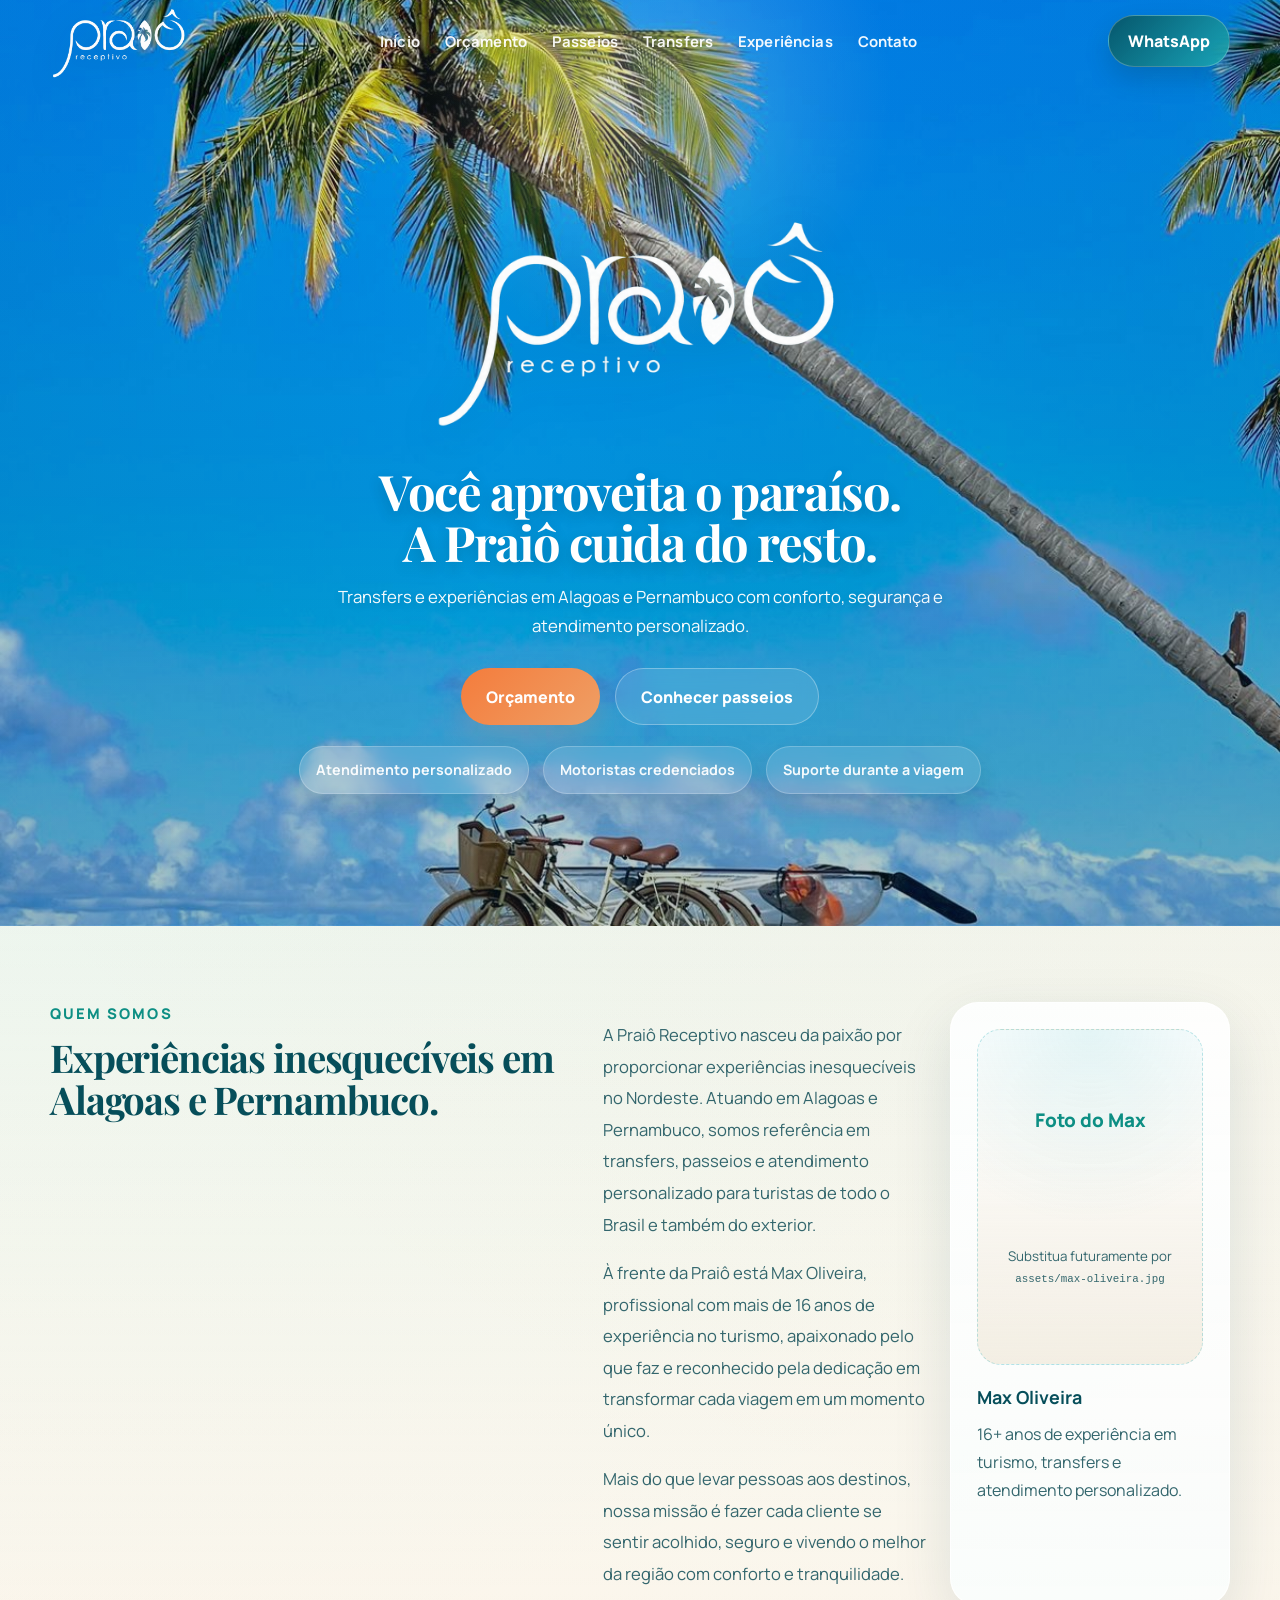
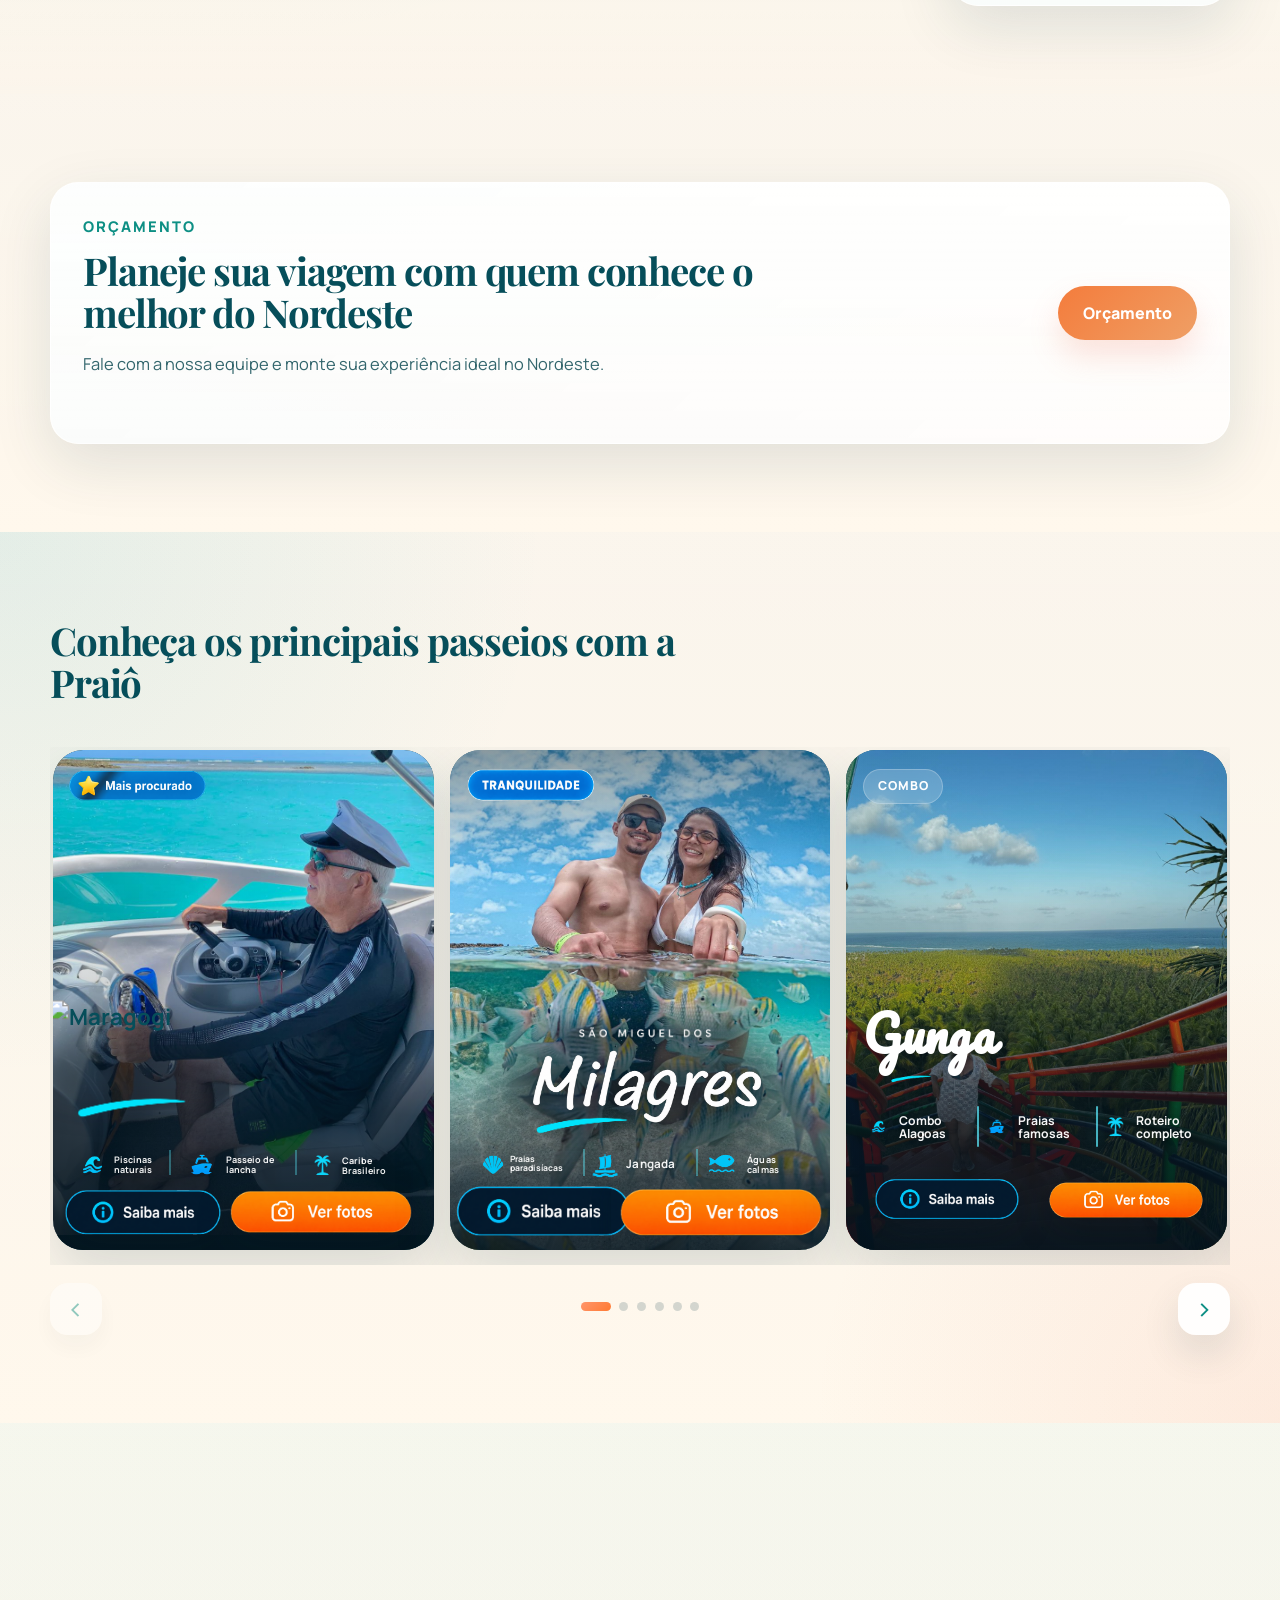
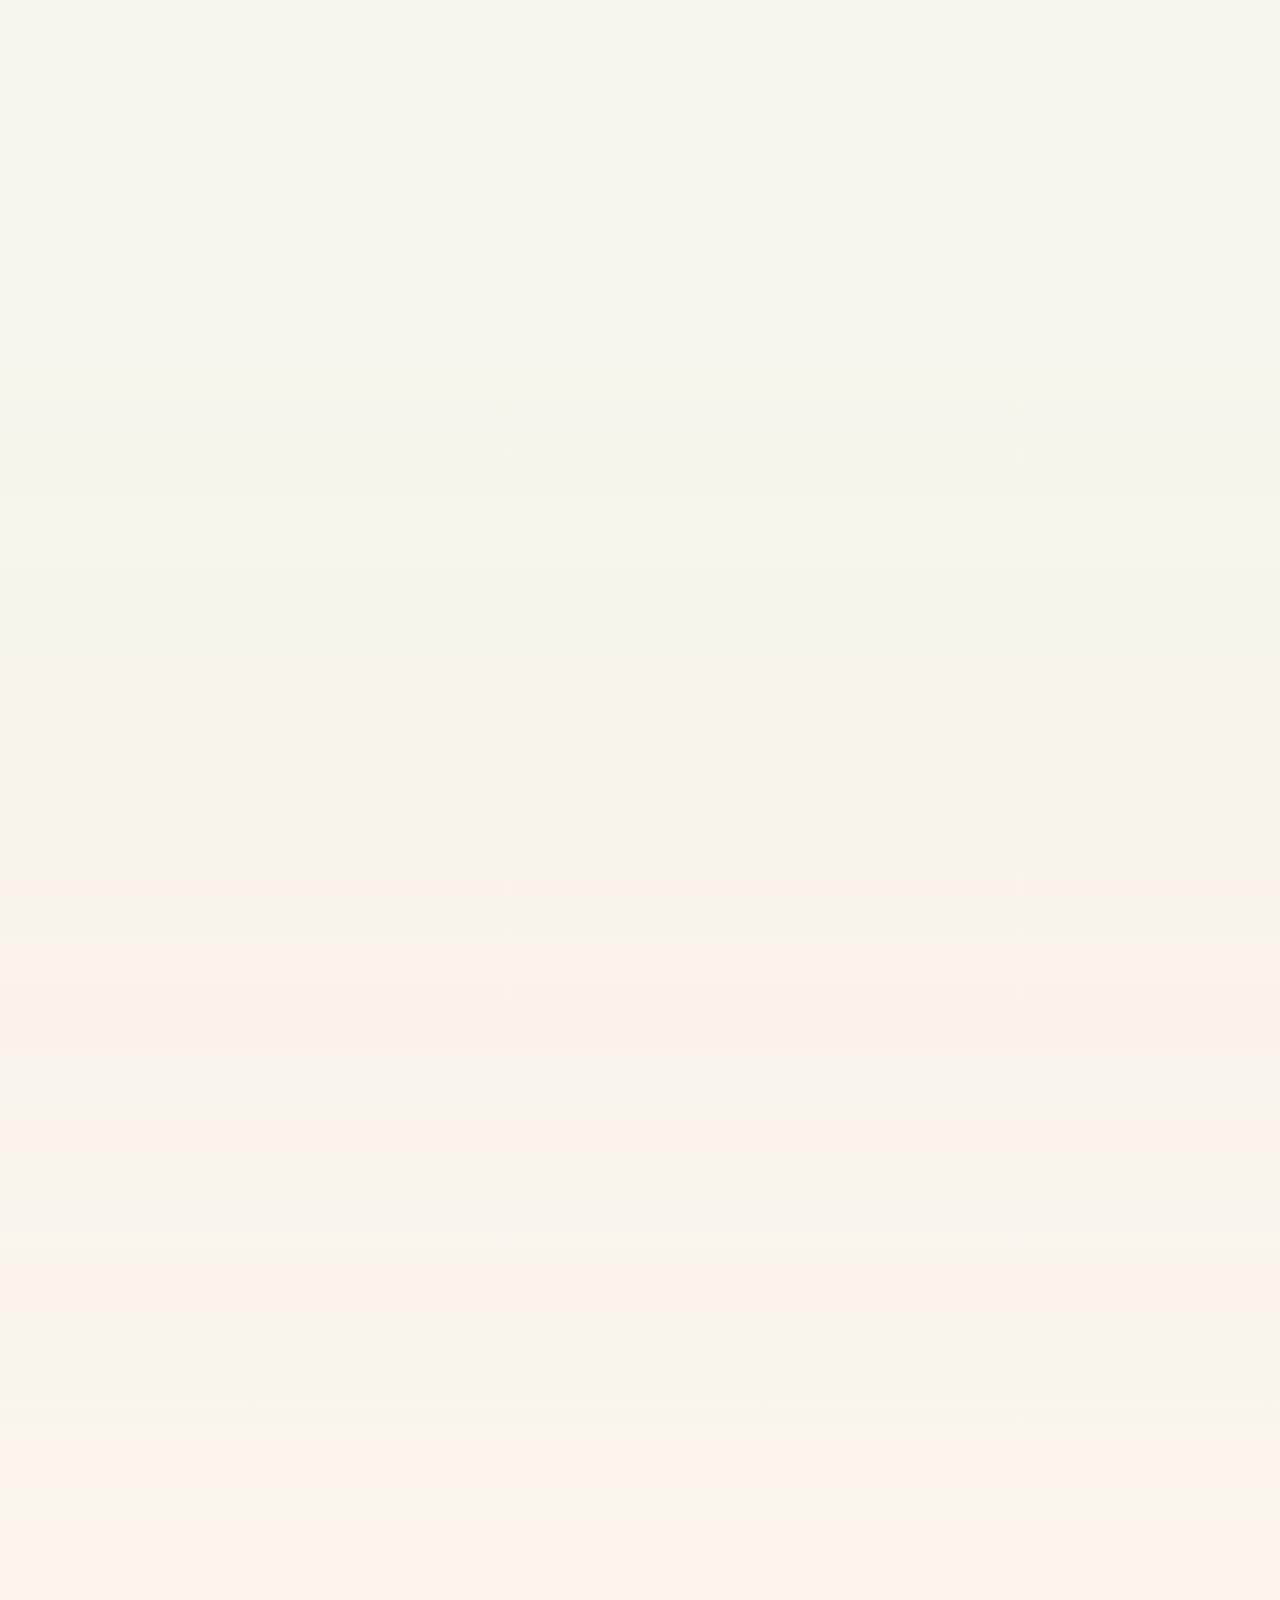
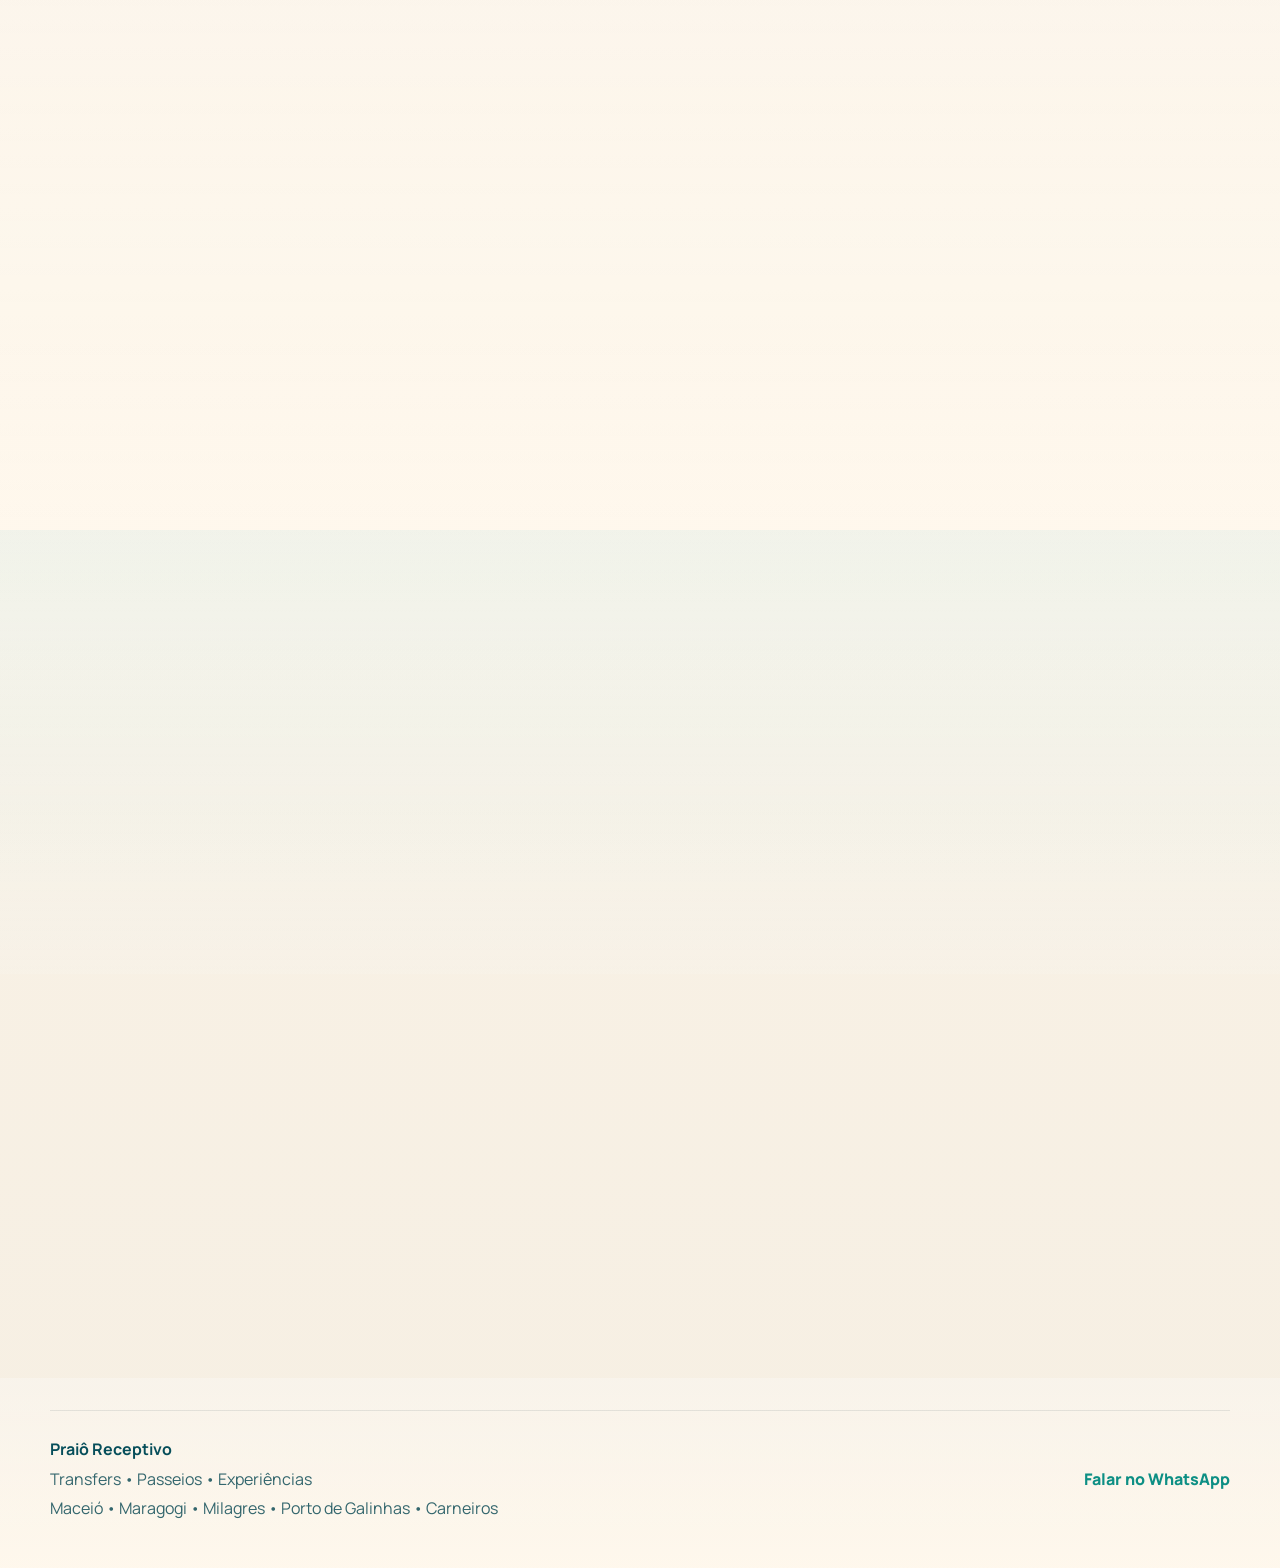
==== index.html @ a53f8891 "feat: adicionar sombra editavel ao titulo Maragogi" ====
<!DOCTYPE html>
<html lang="pt-BR">
<head>
  <meta charset="UTF-8">
  <meta name="viewport" content="width=device-width, initial-scale=1.0">
  <meta
    name="description"
    content="Praiô Receptivo: transfers, passeios e experiências inesquecíveis em Alagoas e Pernambuco."
  >
  <title>Praiô Receptivo | Seu receptivo completo em Alagoas e Pernambuco</title>
  <link rel="preconnect" href="https://fonts.googleapis.com">
  <link rel="preconnect" href="https://fonts.gstatic.com" crossorigin>
  <link
    href="https://fonts.googleapis.com/css2?family=Manrope:wght@400;500;600;700;800&family=Pacifico&family=Playfair+Display:wght@700;800&display=swap"
    rel="stylesheet"
  >
  <meta name="theme-color" content="#1ca9b3">
  <link rel="stylesheet" href="./style.css?v=20260604-milagres-sao">
</head>
<body>
  <header class="site-header">
    <div class="container header-inner">
      <a class="brand" href="#inicio" aria-label="Praiou Receptivo">
        <img src="./assets/logo-praiou.png" alt="Praiou Receptivo" class="brand-logo">
      </a>

      <button class="nav-toggle" type="button" aria-expanded="false" aria-controls="site-nav" aria-label="Abrir menu">
        <span></span>
        <span></span>
        <span></span>
      </button>

      <nav class="site-nav" id="site-nav" aria-label="Principal">
        <a href="#inicio">Início</a>
        <a href="#agendar">Orçamento</a>
        <a href="#passeios">Passeios</a>
        <a href="#transfers">Transfers</a>
        <a href="#experiencias">Experiências</a>
        <a href="#contato">Contato</a>
      </nav>

      <a
        class="header-cta whatsapp-trigger"
        href="#"
        data-message="Olá! Vim pelo site da Praiô Receptivo 🌴 Gostaria de informações sobre transfers e experiências."
        aria-label="Falar com a Praiô pelo WhatsApp"
      >
        WhatsApp
      </a>
    </div>
  </header>

  <main>
    <section class="hero section" id="inicio">
      <div class="hero-backdrop"></div>
      <div class="container hero-grid">
        <div class="hero-copy hero-copy-centered">
          <img
            src="./assets/logo-praiou.png"
            alt="Logo da Praiou Receptivo"
            class="hero-logo"
          >
          <h1>Você aproveita o paraíso. A Praiô cuida do resto.</h1>
          <p class="hero-text">
            <span class="hero-text-desktop">Transfers e experiências em Alagoas e Pernambuco com conforto, segurança e atendimento personalizado.</span>
            <span class="hero-text-mobile">Transfers, passeios e experiências em Alagoas e Pernambuco.</span>
          </p>
          <div class="hero-actions">
            <a
              class="btn btn-primary whatsapp-trigger"
              href="#"
              data-message="Olá! Vim pelo site da Praiô Receptivo 🌴 Gostaria de fazer um orçamento."
            >
              Orçamento
            </a>
            <a class="btn btn-secondary" href="#passeios">Conhecer passeios</a>
          </div>
          <div class="hero-mobile-links" aria-label="Navegação rápida da hero">
            <a class="hero-mobile-link" href="#passeios">🌊 Passeios</a>
            <a class="hero-mobile-link" href="#experiencias">✨ Experiências</a>
            <a class="hero-mobile-link" href="#transfers">🚐 Transfers</a>
          </div>
          <div class="hero-badges">
            <span>Atendimento personalizado</span>
            <span>Motoristas credenciados</span>
            <span>Suporte durante a viagem</span>
          </div>
        </div>
      </div>
    </section>

    <section class="section intro" id="quem-somos">
      <div class="container intro-grid intro-grid-enhanced">
        <div class="section-heading">
          <p class="eyebrow">Quem somos</p>
          <h2>Experiências inesquecíveis em Alagoas e Pernambuco.</h2>
        </div>

        <div class="intro-showcase">
          <div class="intro-copy">
            <p>
              A Praiô Receptivo nasceu da paixão por proporcionar experiências inesquecíveis no Nordeste. Atuando em Alagoas e Pernambuco, somos referência em transfers, passeios e atendimento personalizado para turistas de todo o Brasil e também do exterior.
            </p>
            <p>
              À frente da Praiô está Max Oliveira, profissional com mais de 16 anos de experiência no turismo, apaixonado pelo que faz e reconhecido pela dedicação em transformar cada viagem em um momento único.
            </p>
            <p>
              Mais do que levar pessoas aos destinos, nossa missão é fazer cada cliente se sentir acolhido, seguro e vivendo o melhor da região com conforto e tranquilidade.
            </p>
          </div>

          <aside class="profile-card" aria-label="Espaço reservado para foto do Max Oliveira">
            <div class="profile-photo-placeholder">
              <span>Foto do Max</span>
              <small>Substitua futuramente por <code>assets/max-oliveira.jpg</code></small>
            </div>
            <div class="profile-meta">
              <strong>Max Oliveira</strong>
              <p>16+ anos de experiência em turismo, transfers e atendimento personalizado.</p>
            </div>
          </aside>
        </div>
      </div>
    </section>

    <section class="section schedule-section" id="agendar">
      <div class="container">
        <div class="schedule-box">
          <div class="section-heading">
            <p class="eyebrow">Orçamento</p>
            <h2>Planeje sua viagem com quem conhece o melhor do Nordeste</h2>
            <p class="section-support">
              Fale com a nossa equipe e monte sua experiência ideal no Nordeste.
            </p>
          </div>

          <a
            class="btn btn-primary whatsapp-trigger"
            href="#"
            data-message="Olá! Vim pelo site da Praiô Receptivo 🌴 Gostaria de fazer um orçamento."
          >
            Orçamento
          </a>
        </div>
      </div>
    </section>

    <section class="section tours tours-home-cta" id="passeios">
      <div class="container">
        <div class="section-heading tours-heading">
          <div>
            <h2>Conheça os principais passeios com a Praiô</h2>
          </div>
        </div>

        <div class="home-tours-carousel" data-carousel="home-tours">
          <div class="home-tours-track" data-carousel-track tabindex="0" aria-label="Passeios em destaque da Praiô Receptivo">
            <article class="home-tour-card" data-carousel-item>
              <div class="home-tour-card__image maragogi-home-card">
                <div class="maragogi-home-card__stage">
                  <div class="maragogi-home-card__bg" aria-hidden="true"></div>
                  <div class="maragogi-home-card__overlay">
                    <span class="maragogi-home-card__badge">
                      <img class="maragogi-home-card__badge-image" src="./assets/passeios/ui/selo-mais-procurado.png" alt="Mais procurado" loading="lazy">
                    </span>
                    <span class="maragogi-home-card__title-shadow" aria-hidden="true"></span>
                    <h3 class="maragogi-home-card__title">
                      <img class="maragogi-home-card__title-image" src="./assets/passeios/maragogi-ui/maragogi.png" alt="Maragogi" loading="lazy">
                    </h3>
                    <span class="maragogi-home-card__accent" aria-hidden="true">
                      <img class="maragogi-home-card__accent-image" src="./assets/passeios/ui/traco.png" alt="" loading="lazy">
                    </span>

                    <span class="maragogi-home-card__highlight-icon maragogi-home-card__highlight-icon--wave" aria-hidden="true">
                      <img src="./assets/passeios/ui/onda.png" alt="" loading="lazy">
                    </span>
                    <span class="maragogi-home-card__highlight-text maragogi-home-card__highlight-text--wave">Piscinas naturais</span>

                    <span class="maragogi-home-card__highlight-icon maragogi-home-card__highlight-icon--boat" aria-hidden="true">
                      <img src="./assets/passeios/ui/barco.png" alt="" loading="lazy">
                    </span>
                    <span class="maragogi-home-card__highlight-text maragogi-home-card__highlight-text--boat">Passeio de lancha</span>

                    <span class="maragogi-home-card__highlight-icon maragogi-home-card__highlight-icon--palm" aria-hidden="true">
                      <img src="./assets/passeios/ui/coqueiro.png" alt="" loading="lazy">
                    </span>
                    <span class="maragogi-home-card__highlight-text maragogi-home-card__highlight-text--palm">Caribe Brasileiro</span>

                    <span class="maragogi-home-card__highlight-separator maragogi-home-card__highlight-separator--one" aria-hidden="true"></span>
                    <span class="maragogi-home-card__highlight-separator maragogi-home-card__highlight-separator--two" aria-hidden="true"></span>

                    <span class="maragogi-home-card__button-visual maragogi-home-card__button-visual--info" aria-hidden="true">
                      <img class="maragogi-home-card__button-image" src="./assets/passeios/ui/saiba-mais.png" alt="" loading="lazy">
                    </span>
                    <a class="maragogi-home-card__button-hotspot maragogi-home-card__button-hotspot--info" href="./passeios.html#maragogi" aria-label="Saiba mais sobre Maragogi">
                      <span class="home-tour-card__sr-only">Saiba mais</span>
                    </a>

                    <span class="maragogi-home-card__button-visual maragogi-home-card__button-visual--photos" aria-hidden="true">
                      <img class="maragogi-home-card__button-image" src="./assets/passeios/ui/ver-fotos.png" alt="" loading="lazy">
                    </span>
                    <button class="maragogi-home-card__button-hotspot maragogi-home-card__button-hotspot--photos" type="button" aria-label="Ver fotos de Maragogi" data-home-gallery-trigger data-gallery-title="Maragogi" data-gallery-images="./assets/passeios/maragogi/maragogi-01.jpeg|./assets/passeios/maragogi/maragogi-02.jpeg|./assets/passeios/maragogi/maragogi-03.jpeg|./assets/passeios/maragogi/maragogi-04.jpeg|./assets/passeios/maragogi/maragogi-05.jpeg|./assets/passeios/maragogi/maragogi-06.jpeg|./assets/passeios/maragogi/maragogi-07.jpeg|./assets/passeios/maragogi/maragogi-08.jpeg|./assets/passeios/maragogi/maragogi-09.jpeg|./assets/passeios/maragogi/maragogi-10.jpeg|./assets/passeios/maragogi/maragogi-11.png|./assets/passeios/maragogi/maragogi-12.png|./assets/passeios/maragogi/maragogi-13.png|./assets/passeios/maragogi/maragogi-14.png|./assets/passeios/maragogi/maragogi-15.png|./assets/passeios/maragogi/maragogi-16.png|./assets/passeios/maragogi/maragogi-17.png">
                      <span class="home-tour-card__sr-only">Ver fotos</span>
                    </button>
                  </div>
                </div>
              </div>
            </article>

            <article class="home-tour-card" data-carousel-item>
              <div class="home-tour-card__image milagres-home-card">
                <div class="milagres-home-card__stage">
                  <div class="milagres-home-card__bg" aria-hidden="true"></div>
                  <div class="milagres-home-card__overlay">
                    <span class="milagres-home-card__badge">
                      <img class="milagres-home-card__badge-image" src="./assets/passeios/milagres-ui/teto.png" alt="Tranquilidade" loading="lazy">
                    </span>
                    <span class="milagres-home-card__sao-shadow" aria-hidden="true"></span>
                    <span class="milagres-home-card__sao" aria-hidden="true">
                      <img class="milagres-home-card__sao-image" src="./assets/passeios/milagres-ui/sao.PNG?v=20260604-milagres-sao" alt="" loading="lazy">
                    </span>
                    <span class="milagres-home-card__title-shadow" aria-hidden="true"></span>
                    <h3 class="milagres-home-card__title">
                      <img class="milagres-home-card__title-image" src="./assets/passeios/milagres-ui/titulo.PNG" alt="Milagres" loading="lazy">
                    </h3>
                    <span class="milagres-home-card__accent" aria-hidden="true">
                      <img class="milagres-home-card__accent-image" src="./assets/passeios/milagres-ui/tra%C3%A7o.png" alt="" loading="lazy">
                    </span>

                    <span class="milagres-home-card__highlight-icon milagres-home-card__highlight-icon--wave" aria-hidden="true">
                      <img src="./assets/passeios/milagres-ui/concha.PNG" alt="" loading="lazy">
                    </span>
                    <span class="milagres-home-card__highlight-text milagres-home-card__highlight-text--wave">Praias paradisíacas</span>

                    <span class="milagres-home-card__highlight-icon milagres-home-card__highlight-icon--boat" aria-hidden="true">
                      <img src="./assets/passeios/milagres-ui/jangada.PNG" alt="" loading="lazy">
                    </span>
                    <span class="milagres-home-card__highlight-text milagres-home-card__highlight-text--boat">Jangada</span>

                    <span class="milagres-home-card__highlight-icon milagres-home-card__highlight-icon--palm" aria-hidden="true">
                      <img src="./assets/passeios/milagres-ui/peixe.PNG" alt="" loading="lazy">
                    </span>
                    <span class="milagres-home-card__highlight-text milagres-home-card__highlight-text--palm">Águas calmas</span>

                    <span class="milagres-home-card__highlight-separator milagres-home-card__highlight-separator--one" aria-hidden="true"></span>
                    <span class="milagres-home-card__highlight-separator milagres-home-card__highlight-separator--two" aria-hidden="true"></span>

                    <span class="milagres-home-card__button-visual milagres-home-card__button-visual--info" aria-hidden="true">
                      <img class="milagres-home-card__button-image" src="./assets/passeios/milagres-ui/saiba mais.png" alt="" loading="lazy">
                    </span>
                    <a class="milagres-home-card__button-hotspot milagres-home-card__button-hotspot--info" href="./passeios.html#milagres" aria-label="Saiba mais sobre São Miguel dos Milagres">
                      <span class="home-tour-card__sr-only">Saiba mais</span>
                    </a>

                    <span class="milagres-home-card__button-visual milagres-home-card__button-visual--photos" aria-hidden="true">
                      <img class="milagres-home-card__button-image" src="./assets/passeios/milagres-ui/botao-ver-fotos.png" alt="" loading="lazy">
                    </span>
                    <button class="milagres-home-card__button-hotspot milagres-home-card__button-hotspot--photos" type="button" aria-label="Ver fotos de São Miguel dos Milagres" data-home-gallery-trigger data-gallery-title="São Miguel dos Milagres" data-gallery-images="./assets/passeios/milagres/milagres-01.jpeg|./assets/passeios/milagres/milagres-02.jpeg|./assets/passeios/milagres/milagres-03.jpeg|./assets/passeios/milagres/milagres-04.jpeg|./assets/passeios/milagres/milagres-05.jpeg|./assets/passeios/milagres/milagres-06.jpeg">
                      <span class="home-tour-card__sr-only">Ver fotos</span>
                    </button>
                  </div>
                </div>
              </div>
            </article>

            <article class="home-tour-card" data-carousel-item>
              <div class="home-tour-card__image premium-tour-card premium-tour-card--gunga">
                <div class="premium-tour-card__bg" aria-hidden="true"></div>
                <div class="premium-tour-card__overlay">
                  <span class="premium-tour-card__badge">Combo</span>
                  <div class="premium-tour-card__body">
                    <h3 class="premium-tour-card__title">Gunga</h3>
                    <span class="premium-tour-card__accent" aria-hidden="true">
                      <img src="./assets/passeios/ui/traco.png" alt="" loading="lazy">
                    </span>
                    <div class="premium-tour-card__benefits" aria-label="Destaques do passeio">
                      <div class="premium-tour-card__benefit">
                        <span class="premium-tour-card__benefit-icon" aria-hidden="true"><img src="./assets/passeios/ui/onda.png" alt="" loading="lazy"></span>
                        <span class="premium-tour-card__benefit-text">Combo Alagoas</span>
                      </div>
                      <div class="premium-tour-card__benefit premium-tour-card__benefit--with-separator">
                        <span class="premium-tour-card__benefit-icon" aria-hidden="true"><img src="./assets/passeios/ui/barco.png" alt="" loading="lazy"></span>
                        <span class="premium-tour-card__benefit-text">Praias famosas</span>
                      </div>
                      <div class="premium-tour-card__benefit premium-tour-card__benefit--with-separator">
                        <span class="premium-tour-card__benefit-icon" aria-hidden="true"><img src="./assets/passeios/ui/coqueiro.png" alt="" loading="lazy"></span>
                        <span class="premium-tour-card__benefit-text">Roteiro completo</span>
                      </div>
                    </div>
                    <div class="premium-tour-card__actions">
                      <a class="premium-tour-card__action" href="./passeios.html#gunga-frances-barra" aria-label="Saiba mais sobre Gunga, Francês e Barra de São Miguel">
                        <img src="./assets/passeios/ui/saiba-mais.png" alt="Saiba mais" loading="lazy">
                      </a>
                      <button class="premium-tour-card__action premium-tour-card__action--button" type="button" aria-label="Ver fotos de Gunga, Francês e Barra de São Miguel" data-home-gallery-trigger data-gallery-title="Gunga, Francês e Barra de São Miguel" data-gallery-images="./assets/passeios/gunga/gunga-01.jpeg|./assets/passeios/gunga/gunga-02.jpeg|./assets/passeios/gunga/gunga-03.jpeg|./assets/passeios/gunga/gunga-04.jpeg|./assets/passeios/gunga/gunga-05.jpeg|./assets/passeios/gunga/gunga-06.jpeg">
                        <img src="./assets/passeios/ui/ver-fotos.png" alt="Ver fotos" loading="lazy">
                      </button>
                    </div>
                  </div>
                </div>
              </div>
            </article>

            <article class="home-tour-card" data-carousel-item>
              <div class="home-tour-card__image premium-tour-card premium-tour-card--nikolas">
                <div class="premium-tour-card__bg" aria-hidden="true"></div>
                <div class="premium-tour-card__overlay">
                  <span class="premium-tour-card__badge">Família</span>
                  <div class="premium-tour-card__body">
                    <h3 class="premium-tour-card__title premium-tour-card__title--compact">Capitão Nikolas</h3>
                    <span class="premium-tour-card__accent" aria-hidden="true">
                      <img src="./assets/passeios/ui/traco.png" alt="" loading="lazy">
                    </span>
                    <div class="premium-tour-card__benefits" aria-label="Destaques do passeio">
                      <div class="premium-tour-card__benefit">
                        <span class="premium-tour-card__benefit-icon" aria-hidden="true"><img src="./assets/passeios/ui/onda.png" alt="" loading="lazy"></span>
                        <span class="premium-tour-card__benefit-text">Estrutura</span>
                      </div>
                      <div class="premium-tour-card__benefit premium-tour-card__benefit--with-separator">
                        <span class="premium-tour-card__benefit-icon" aria-hidden="true"><img src="./assets/passeios/ui/barco.png" alt="" loading="lazy"></span>
                        <span class="premium-tour-card__benefit-text">Conforto</span>
                      </div>
                      <div class="premium-tour-card__benefit premium-tour-card__benefit--with-separator">
                        <span class="premium-tour-card__benefit-icon" aria-hidden="true"><img src="./assets/passeios/ui/coqueiro.png" alt="" loading="lazy"></span>
                        <span class="premium-tour-card__benefit-text">Diversão</span>
                      </div>
                    </div>
                    <div class="premium-tour-card__actions">
                      <a class="premium-tour-card__action" href="./passeios.html#capitao-nikolas" aria-label="Saiba mais sobre Capitão Nikolas">
                        <img src="./assets/passeios/ui/saiba-mais.png" alt="Saiba mais" loading="lazy">
                      </a>
                      <span class="premium-tour-card__action premium-tour-card__action--disabled" aria-hidden="true">
                        <img src="./assets/passeios/ui/ver-fotos.png" alt="" loading="lazy">
                      </span>
                    </div>
                  </div>
                </div>
              </div>
            </article>

            <article class="home-tour-card" data-carousel-item>
              <div class="home-tour-card__image premium-tour-card premium-tour-card--porto">
                <div class="premium-tour-card__bg" aria-hidden="true"></div>
                <div class="premium-tour-card__overlay">
                  <span class="premium-tour-card__badge">Pernambuco</span>
                  <div class="premium-tour-card__body">
                    <h3 class="premium-tour-card__title premium-tour-card__title--compact">Porto de Galinhas</h3>
                    <span class="premium-tour-card__accent" aria-hidden="true">
                      <img src="./assets/passeios/ui/traco.png" alt="" loading="lazy">
                    </span>
                    <div class="premium-tour-card__benefits" aria-label="Destaques do passeio">
                      <div class="premium-tour-card__benefit">
                        <span class="premium-tour-card__benefit-icon" aria-hidden="true"><img src="./assets/passeios/ui/onda.png" alt="" loading="lazy"></span>
                        <span class="premium-tour-card__benefit-text">Piscinas naturais</span>
                      </div>
                      <div class="premium-tour-card__benefit premium-tour-card__benefit--with-separator">
                        <span class="premium-tour-card__benefit-icon" aria-hidden="true"><img src="./assets/passeios/ui/barco.png" alt="" loading="lazy"></span>
                        <span class="premium-tour-card__benefit-text">Vila charmosa</span>
                      </div>
                      <div class="premium-tour-card__benefit premium-tour-card__benefit--with-separator">
                        <span class="premium-tour-card__benefit-icon" aria-hidden="true"><img src="./assets/passeios/ui/coqueiro.png" alt="" loading="lazy"></span>
                        <span class="premium-tour-card__benefit-text">Buggy</span>
                      </div>
                    </div>
                    <div class="premium-tour-card__actions">
                      <a class="premium-tour-card__action" href="./passeios.html#porto-de-galinhas" aria-label="Saiba mais sobre Porto de Galinhas">
                        <img src="./assets/passeios/ui/saiba-mais.png" alt="Saiba mais" loading="lazy">
                      </a>
                      <span class="premium-tour-card__action premium-tour-card__action--disabled" aria-hidden="true">
                        <img src="./assets/passeios/ui/ver-fotos.png" alt="" loading="lazy">
                      </span>
                    </div>
                  </div>
                </div>
              </div>
            </article>

            <article class="home-tour-card" data-carousel-item>
              <div class="home-tour-card__image premium-tour-card premium-tour-card--carneiros">
                <div class="premium-tour-card__bg" aria-hidden="true"></div>
                <div class="premium-tour-card__overlay">
                  <span class="premium-tour-card__badge">Paraíso</span>
                  <div class="premium-tour-card__body">
                    <h3 class="premium-tour-card__title">Carneiros</h3>
                    <span class="premium-tour-card__accent" aria-hidden="true">
                      <img src="./assets/passeios/ui/traco.png" alt="" loading="lazy">
                    </span>
                    <div class="premium-tour-card__benefits" aria-label="Destaques do passeio">
                      <div class="premium-tour-card__benefit">
                        <span class="premium-tour-card__benefit-icon" aria-hidden="true"><img src="./assets/passeios/ui/onda.png" alt="" loading="lazy"></span>
                        <span class="premium-tour-card__benefit-text">Catamarã</span>
                      </div>
                      <div class="premium-tour-card__benefit premium-tour-card__benefit--with-separator">
                        <span class="premium-tour-card__benefit-icon" aria-hidden="true"><img src="./assets/passeios/ui/barco.png" alt="" loading="lazy"></span>
                        <span class="premium-tour-card__benefit-text">Banco de areia</span>
                      </div>
                      <div class="premium-tour-card__benefit premium-tour-card__benefit--with-separator">
                        <span class="premium-tour-card__benefit-icon" aria-hidden="true"><img src="./assets/passeios/ui/coqueiro.png" alt="" loading="lazy"></span>
                        <span class="premium-tour-card__benefit-text">Cenário paradisíaco</span>
                      </div>
                    </div>
                    <div class="premium-tour-card__actions">
                      <a class="premium-tour-card__action" href="./passeios.html#carneiros" aria-label="Saiba mais sobre Praia dos Carneiros">
                        <img src="./assets/passeios/ui/saiba-mais.png" alt="Saiba mais" loading="lazy">
                      </a>
                      <span class="premium-tour-card__action premium-tour-card__action--disabled" aria-hidden="true">
                        <img src="./assets/passeios/ui/ver-fotos.png" alt="" loading="lazy">
                      </span>
                    </div>
                  </div>
                </div>
              </div>
            </article>
          </div>

          <div class="home-tours-controls" aria-label="Controles dos passeios em destaque">
            <button class="tours-arrow tours-arrow-prev" type="button" data-carousel-prev aria-label="Passeio anterior">
              <span aria-hidden="true">‹</span>
            </button>
            <div class="tours-dots" data-carousel-dots aria-label="Selecionar passeio em destaque">
              <button class="tours-dot is-active" type="button" aria-label="Ir para Maragogi"></button>
              <button class="tours-dot" type="button" aria-label="Ir para São Miguel dos Milagres"></button>
              <button class="tours-dot" type="button" aria-label="Ir para Gunga, Francês e Barra"></button>
              <button class="tours-dot" type="button" aria-label="Ir para Capitão Nikolas"></button>
              <button class="tours-dot" type="button" aria-label="Ir para Porto de Galinhas"></button>
              <button class="tours-dot" type="button" aria-label="Ir para Praia dos Carneiros"></button>
            </div>
            <button class="tours-arrow tours-arrow-next" type="button" data-carousel-next aria-label="Próximo passeio">
              <span aria-hidden="true">›</span>
            </button>
          </div>
        </div>
      </div>
    </section>

    <section class="section transfers-section" id="transfers">
      <div class="container">
        <div class="section-heading">
          <p class="eyebrow">Transfers</p>
          <h2>Deslocamentos pensados para começar e terminar sua viagem com tranquilidade</h2>
          <p class="section-support">
            Transfers com conforto, pontualidade e segurança para você aproveitar sua viagem sem preocupação.
          </p>
        </div>

        <div class="card-grid card-grid-2 transfer-grid">
          <article class="transfer-card">
            <div class="transfer-visual">
              <span>Espaço para foto</span>
              <small>Use depois: <code>assets/transfer-1.jpg</code></small>
            </div>
            <div class="transfer-content">
              <h3>Aeroporto → Hotel</h3>
              <p>Recepção organizada para sua chegada começar com leveza e conforto.</p>
            </div>
          </article>

          <article class="transfer-card">
            <div class="transfer-visual">
              <span>Espaço para foto</span>
              <small>Use depois: <code>assets/transfer-2.jpg</code></small>
            </div>
            <div class="transfer-content">
              <h3>Hotel → Aeroporto</h3>
              <p>Saída pontual e tranquila para encerrar a viagem com segurança.</p>
            </div>
          </article>

          <article class="transfer-card">
            <div class="transfer-visual">
              <span>Espaço para foto</span>
              <small>Use depois: <code>assets/van.jpg</code></small>
            </div>
            <div class="transfer-content">
              <h3>Transfer privativo</h3>
              <p>Mais conforto, privacidade e flexibilidade para seu roteiro.</p>
            </div>
          </article>

          <article class="transfer-card">
            <div class="transfer-visual">
              <span>Espaço para foto</span>
              <small>Use depois: <code>assets/van.jpg</code></small>
            </div>
            <div class="transfer-content">
              <h3>Transfer compartilhado</h3>
              <p>Uma opção prática para quem busca bom custo-benefício com organização.</p>
            </div>
          </article>

          <article class="transfer-card">
            <div class="transfer-visual">
              <span>Espaço para foto</span>
              <small>Use depois: <code>assets/transfer-2.jpg</code></small>
            </div>
            <div class="transfer-content">
              <h3>Transfers para passeios</h3>
              <p>Conexão segura entre hospedagem e experiências especiais no litoral.</p>
            </div>
          </article>
        </div>
      </div>
    </section>

    <section class="section experiences-section" id="experiencias">
      <div class="container">
        <div class="section-heading">
          <p class="eyebrow">Experiências</p>
          <h2>Momentos especiais para transformar a viagem em memória inesquecível</h2>
          <p class="section-support">
            Experiências para transformar sua viagem em uma lembrança inesquecível.
          </p>
        </div>

        <div class="card-grid card-grid-3 experience-grid">
          <article class="experience-card">
            <h3>Passeio de Lancha</h3>
            <a class="btn btn-card whatsapp-trigger" href="#" data-message="Olá! Vim pelo site da Praiô Receptivo 🌴 Quero informações sobre Passeio de Lancha.">Consultar experiência</a>
          </article>
          <article class="experience-card">
            <h3>Buggy</h3>
            <a class="btn btn-card whatsapp-trigger" href="#" data-message="Olá! Vim pelo site da Praiô Receptivo 🌴 Quero informações sobre Buggy.">Consultar experiência</a>
          </article>
          <article class="experience-card">
            <h3>Triciclo</h3>
            <a class="btn btn-card whatsapp-trigger" href="#" data-message="Olá! Vim pelo site da Praiô Receptivo 🌴 Quero informações sobre Triciclo.">Consultar experiência</a>
          </article>
          <article class="experience-card">
            <h3>Quadriciclo</h3>
            <a class="btn btn-card whatsapp-trigger" href="#" data-message="Olá! Vim pelo site da Praiô Receptivo 🌴 Quero informações sobre Quadriciclo.">Consultar experiência</a>
          </article>
          <article class="experience-card">
            <h3>Paramotor</h3>
            <a class="btn btn-card whatsapp-trigger" href="#" data-message="Olá! Vim pelo site da Praiô Receptivo 🌴 Quero informações sobre Paramotor.">Consultar experiência</a>
          </article>
          <article class="experience-card">
            <h3>Helicóptero</h3>
            <a class="btn btn-card whatsapp-trigger" href="#" data-message="Olá! Vim pelo site da Praiô Receptivo 🌴 Quero informações sobre Helicóptero.">Consultar experiência</a>
          </article>
          <article class="experience-card">
            <h3>Passeio Pôr do Sol</h3>
            <a class="btn btn-card whatsapp-trigger" href="#" data-message="Olá! Vim pelo site da Praiô Receptivo 🌴 Quero informações sobre Passeio Pôr do Sol.">Consultar experiência</a>
          </article>
          <article class="experience-card">
            <h3>Ensaio Fotográfico</h3>
            <a class="btn btn-card whatsapp-trigger" href="#" data-message="Olá! Vim pelo site da Praiô Receptivo 🌴 Quero informações sobre Ensaio Fotográfico.">Consultar experiência</a>
          </article>
          <article class="experience-card">
            <h3>Decoração Romântica</h3>
            <a class="btn btn-card whatsapp-trigger" href="#" data-message="Olá! Vim pelo site da Praiô Receptivo 🌴 Quero informações sobre Decoração Romântica.">Consultar experiência</a>
          </article>
          <article class="experience-card">
            <h3>Mergulho</h3>
            <a class="btn btn-card whatsapp-trigger" href="#" data-message="Olá! Vim pelo site da Praiô Receptivo 🌴 Quero informações sobre Mergulho.">Consultar experiência</a>
          </article>
        </div>
      </div>
    </section>

    <section class="section reviews" id="avaliacoes">
      <div class="container">
        <div class="section-heading center">
          <p class="eyebrow">Avaliações</p>
          <h2>Quem viaja com a Praiô sente a diferença</h2>
        </div>

        <div class="card-grid card-grid-3">
          <article class="review-card">
            <div class="stars" aria-label="5 estrelas">★★★★★</div>
            <p>“Experiência maravilhosa! Atendimento impecável.”</p>
          </article>
          <article class="review-card">
            <div class="stars" aria-label="5 estrelas">★★★★★</div>
            <p>“Transfer pontual e passeios incríveis.”</p>
          </article>
          <article class="review-card">
            <div class="stars" aria-label="5 estrelas">★★★★★</div>
            <p>“Nos sentimos acolhidos em toda a viagem.”</p>
          </article>
        </div>
      </div>
    </section>

    <section class="section final-cta" id="contato">
      <div class="container final-cta-box">
        <div>
          <p class="eyebrow">Contato</p>
          <h2>Você aproveita o paraíso. A Praiô cuida do resto.</h2>
          <p>
            Fale agora com nossa equipe e monte sua experiência ideal em Alagoas ou Pernambuco.
          </p>
        </div>
        <a
          class="btn btn-primary whatsapp-trigger"
          href="#"
          data-message="Olá! Vim pelo site da Praiô Receptivo 🌴 Gostaria de fazer um orçamento."
        >
          Orçamento
        </a>
      </div>
    </section>
  </main>

  <footer class="site-footer">
    <div class="container footer-content">
      <div>
        <strong>Praiô Receptivo</strong>
        <p>Transfers • Passeios • Experiências</p>
        <p>Maceió • Maragogi • Milagres • Porto de Galinhas • Carneiros</p>
      </div>
      <a
        class="footer-link whatsapp-trigger"
        href="#"
        data-message="Olá! Vim pelo site da Praiô Receptivo 🌴 Gostaria de informações sobre transfers e experiências."
      >
        Falar no WhatsApp
      </a>
    </div>
  </footer>

  <script src="./script.js?v=20260604-milagres-sao"></script>
</body>
</html>
---- style.css ----
:root {
  --bg: #fff7ea;
  --surface: rgba(255, 255, 255, 0.82);
  --surface-strong: #ffffff;
  --text: #064e5a;
  --muted: #33666d;
  --primary: #19b7a8;
  --primary-dark: #0d8f84;
  --accent: #f47c3c;
  --gold: #d7b56d;
  --sand: #f6efe3;
  --line: rgba(23, 51, 63, 0.1);
  --shadow: 0 20px 60px rgba(18, 61, 74, 0.12);
  --color-turquoise-bg: #19b7a8;
  --color-turquoise-dark: #0d8f84;
  --color-card-bg: #ffffff;
  --color-text-dark: #064e5a;
  --color-coral: #f47c3c;
  --radius-lg: 28px;
  --radius-md: 20px;
  --radius-sm: 14px;
  --container: 1180px;
  --header-height: 82px;
  --maragogi-card-stage-width: 100%;
  --maragogi-card-stage-height: 100%;
  --maragogi-card-stage-offset-y: 0px;
  --maragogi-bg-position-x: 73%;
  --maragogi-bg-position-y: 120%;
  --maragogi-bg-zoom: 113%;
  --maragogi-badge-x: -4%;
  --maragogi-badge-y: 1.5%;
  --maragogi-badge-width: 60.9%;
  --maragogi-badge-height: 13.5%;
  --maragogi-badge-scale: 0.85;
  --maragogi-title-x: -0.8%;
  --maragogi-title-y: 54.6%;
  --maragogi-title-width: 62.5%;
  --maragogi-title-height: 23.9%;
  --maragogi-title-scale: 1.19;
  --maragogi-title-shadow-x: -2.2%;
  --maragogi-title-shadow-y: 58.2%;
  --maragogi-title-shadow-width: 54%;
  --maragogi-title-shadow-height: 11.6%;
  --maragogi-title-shadow-opacity: 0.34;
  --maragogi-title-shadow-blur: 18px;
  --maragogi-title-shadow-radius: 28px;
  --maragogi-accent-x: 2.8%;
  --maragogi-accent-y: 67.7%;
  --maragogi-accent-width: 25%;
  --maragogi-accent-height: 6.6%;
  --maragogi-accent-scale: 1.37;
  --maragogi-icons-scale: 1.08;
  --maragogi-wave-icon-x: 4.8%;
  --maragogi-wave-icon-y: 74.2%;
  --maragogi-wave-icon-width: 11.2%;
  --maragogi-wave-icon-height: 18%;
  --maragogi-wave-text-x: 16%;
  --maragogi-wave-text-y: 81%;
  --maragogi-wave-text-width: 17.7%;
  --maragogi-wave-text-font-size: 9px;
  --maragogi-boat-icon-x: 33.7%;
  --maragogi-boat-icon-y: 74.2%;
  --maragogi-boat-icon-width: 10.8%;
  --maragogi-boat-icon-height: 18%;
  --maragogi-boat-text-x: 45.3%;
  --maragogi-boat-text-y: 81%;
  --maragogi-boat-text-width: 15.7%;
  --maragogi-boat-text-font-size: 9px;
  --maragogi-palm-icon-x: 67%;
  --maragogi-palm-icon-y: 74.2%;
  --maragogi-palm-icon-width: 7.7%;
  --maragogi-palm-icon-height: 18%;
  --maragogi-palm-text-x: 76%;
  --maragogi-palm-text-y: 81.2%;
  --maragogi-palm-text-width: 17%;
  --maragogi-palm-text-font-size: 9px;
  --maragogi-separator-1-x: 30.5%;
  --maragogi-separator-1-y: 80%;
  --maragogi-separator-1-width: 2.1px;
  --maragogi-separator-1-height: 5%;
  --maragogi-separator-1-opacity: 1;
  --maragogi-separator-2-x: 63.6%;
  --maragogi-separator-2-y: 80%;
  --maragogi-separator-2-width: 2.1px;
  --maragogi-separator-2-height: 5%;
  --maragogi-separator-2-opacity: 1;
  --maragogi-info-button-x: -0.4%;
  --maragogi-info-button-y: 85%;
  --maragogi-info-button-width: 48%;
  --maragogi-info-button-height: 15.7%;
  --maragogi-info-hotspot-x: 3.9%;
  --maragogi-info-hotspot-y: 87.1%;
  --maragogi-info-hotspot-width: 38.9%;
  --maragogi-info-hotspot-height: 8.7%;
  --maragogi-photos-button-x: 44.3%;
  --maragogi-photos-button-y: 77.6%;
  --maragogi-photos-button-width: 52%;
  --maragogi-photos-button-height: 30%;
  --maragogi-photos-hotspot-x: 46.5%;
  --maragogi-photos-hotspot-y: 86.8%;
  --maragogi-photos-hotspot-width: 49.5%;
  --maragogi-photos-hotspot-height: 12.6%;
  --maragogi-overlay-mid-stop: 48%;
  --maragogi-overlay-bottom-start: 73%;
  --maragogi-overlay-top-opacity: 0.08;
  --maragogi-overlay-mid-opacity: 0.18;
  --maragogi-overlay-bottom-opacity: 0.95;
  --milagres-card-stage-width: 100%;
  --milagres-card-stage-height: 100%;
  --milagres-card-stage-offset-y: 0px;
  --milagres-bg-position-x: 76%;
  --milagres-bg-position-y: 38%;
  --milagres-bg-zoom: 118%;
  --milagres-badge-x: -4.6%;
  --milagres-badge-y: 1.5%;
  --milagres-badge-width: 60.5%;
  --milagres-badge-height: 13.5%;
  --milagres-badge-scale: 0.87;
  --milagres-sao-x: 16.1%;
  --milagres-sao-y: 52.8%;
  --milagres-sao-width: 70%;
  --milagres-sao-height: 7.2%;
  --milagres-sao-scale: 1;
  --milagres-sao-shadow-x: 26.4%;
  --milagres-sao-shadow-y: 54.2%;
  --milagres-sao-shadow-width: 51.3%;
  --milagres-sao-shadow-height: 5%;
  --milagres-sao-shadow-opacity: 0.35;
  --milagres-sao-shadow-blur: 8px;
  --milagres-sao-shadow-radius: 36px;
  --milagres-title-x: 14.8%;
  --milagres-title-y: 57.7%;
  --milagres-title-width: 66.5%;
  --milagres-title-height: 20.2%;
  --milagres-title-scale: 1.11;
  --milagres-title-shadow-x: 12.8%;
  --milagres-title-shadow-y: 59.1%;
  --milagres-title-shadow-width: 74.9%;
  --milagres-title-shadow-height: 15.3%;
  --milagres-title-shadow-opacity: 0.75;
  --milagres-title-shadow-blur: 28px;
  --milagres-title-shadow-radius: 26px;
  --milagres-accent-x: 14.4%;
  --milagres-accent-y: 71.8%;
  --milagres-accent-width: 30%;
  --milagres-accent-height: 5.7%;
  --milagres-accent-scale: 1.31;
  --milagres-icons-scale: 1.1;
  --milagres-wave-icon-x: 6.3%;
  --milagres-wave-icon-y: 75.7%;
  --milagres-wave-icon-width: 10%;
  --milagres-wave-icon-height: 14.7%;
  --milagres-wave-text-x: 15.1%;
  --milagres-wave-text-y: 81%;
  --milagres-wave-text-width: 16%;
  --milagres-wave-text-font-size: 8.6px;
  --milagres-boat-icon-x: 36.2%;
  --milagres-boat-icon-y: 75.7%;
  --milagres-boat-icon-width: 9.4%;
  --milagres-boat-icon-height: 14.8%;
  --milagres-boat-text-x: 45.9%;
  --milagres-boat-text-y: 81.5%;
  --milagres-boat-text-width: 13.4%;
  --milagres-boat-text-font-size: 11.6px;
  --milagres-palm-icon-x: 66.6%;
  --milagres-palm-icon-y: 75.7%;
  --milagres-palm-icon-width: 10%;
  --milagres-palm-icon-height: 15%;
  --milagres-palm-text-x: 77.7%;
  --milagres-palm-text-y: 81%;
  --milagres-palm-text-width: 14%;
  --milagres-palm-text-font-size: 9.1px;
  --milagres-separator-1-x: 35%;
  --milagres-separator-1-y: 79.7%;
  --milagres-separator-1-width: 2px;
  --milagres-separator-1-height: 5.5%;
  --milagres-separator-1-opacity: 0.78;
  --milagres-separator-2-x: 64.8%;
  --milagres-separator-2-y: 79.7%;
  --milagres-separator-2-width: 2px;
  --milagres-separator-2-height: 5.5%;
  --milagres-separator-2-opacity: 0.78;
  --milagres-info-button-x: -2%;
  --milagres-info-button-y: 80.2%;
  --milagres-info-button-width: 53.4%;
  --milagres-info-button-height: 25%;
  --milagres-photos-button-x: 42.4%;
  --milagres-photos-button-y: 85%;
  --milagres-photos-button-width: 57.7%;
  --milagres-photos-button-height: 15.4%;
  --milagres-info-hotspot-x: 4%;
  --milagres-info-hotspot-y: 86.2%;
  --milagres-info-hotspot-width: 39%;
  --milagres-info-hotspot-height: 9.6%;
  --milagres-photos-hotspot-x: 46%;
  --milagres-photos-hotspot-y: 86.2%;
  --milagres-photos-hotspot-width: 49%;
  --milagres-photos-hotspot-height: 9.6%;
  --milagres-overlay-mid-stop: 63%;
  --milagres-overlay-bottom-start: 87%;
  --milagres-overlay-top-opacity: 0.42;
  --milagres-overlay-mid-opacity: 0;
  --milagres-overlay-bottom-opacity: 0.87;
}

* {
  box-sizing: border-box;
}

html {
  scroll-behavior: smooth;
}

body {
  margin: 0;
  font-family: "Manrope", sans-serif;
  color: var(--text);
  line-height: 1.5;
  background:
    radial-gradient(circle at top left, rgba(25, 183, 168, 0.12), transparent 26%),
    radial-gradient(circle at top right, rgba(244, 124, 60, 0.1), transparent 24%),
    linear-gradient(180deg, #fffaf1 0%, var(--bg) 46%, #f6efe3 100%);
}

a {
  color: inherit;
  text-decoration: none;
}

button,
input,
textarea,
select {
  font: inherit;
}

button,
a {
  -webkit-tap-highlight-color: transparent;
}

img {
  max-width: 100%;
  display: block;
}

.container {
  width: min(calc(100% - 2rem), var(--container));
  margin: 0 auto;
}

.section {
  padding: 5.5rem 0;
  position: relative;
}

.intro,
.transfers-section,
.reviews,
.catalog-hero {
  background:
    linear-gradient(180deg, rgba(255, 255, 255, 0.3), rgba(255, 255, 255, 0.12)),
    linear-gradient(180deg, rgba(25, 183, 168, 0.06), rgba(246, 239, 227, 0.42));
}

.schedule-section,
.tours-home-cta,
.experiences-section,
.catalog-section,
.site-footer {
  background:
    linear-gradient(180deg, rgba(255, 255, 255, 0.28), rgba(255, 255, 255, 0.12)),
    linear-gradient(180deg, rgba(246, 239, 227, 0.7), rgba(255, 247, 234, 0.96));
}

.intro > .container > .section-heading h2,
.schedule-section > .container > .section-heading h2,
.tours-home-cta > .container > .section-heading h2,
.transfers-section > .container > .section-heading h2,
.experiences-section > .container > .section-heading h2,
.reviews > .container > .section-heading h2 {
  color: var(--text);
}

.intro > .container > .section-heading .eyebrow,
.schedule-section > .container > .section-heading .eyebrow,
.tours-home-cta > .container > .section-heading .eyebrow,
.transfers-section > .container > .section-heading .eyebrow,
.experiences-section > .container > .section-heading .eyebrow,
.reviews > .container > .section-heading .eyebrow {
  color: var(--primary-dark);
}

.intro .section-support,
.schedule-section > .container > .section-heading .section-support,
.tours-home-cta > .container > .section-heading .section-support,
.transfers-section > .container > .section-heading .section-support,
.experiences-section > .container > .section-heading .section-support,
.reviews > .container > .section-heading .section-support,
.intro-copy {
  color: var(--muted);
}

.profile-meta p,
.tour-card p,
.tour-tags span,
.transfer-content p,
.experience-card p,
.review-card p,
.catalog-card__details p,
.catalog-card__summary h2,
.catalog-card__eyebrow,
.catalog-hero__copy p:not(.eyebrow),
.catalog-hero__copy h1 {
  color: inherit;
}

.section-heading {
  max-width: 700px;
  margin-bottom: 2rem;
}

.section-support {
  margin: 1rem 0 0;
  color: var(--muted);
  font-size: 1.03rem;
  line-height: 1.82;
}

.section-heading.center {
  text-align: center;
  margin-left: auto;
  margin-right: auto;
}

.section-heading h2,
.hero-copy h1,
.final-cta h2 {
  margin: 0;
  font-family: "Playfair Display", serif;
  line-height: 1.08;
  letter-spacing: -0.03em;
}

.section-heading h2 {
  font-size: clamp(2rem, 3vw, 3.2rem);
}

.eyebrow {
  margin: 0 0 0.8rem;
  color: var(--primary-dark);
  font-size: 0.92rem;
  font-weight: 800;
  letter-spacing: 0.14em;
  text-transform: uppercase;
}

.site-header {
  position: fixed;
  top: 0;
  left: 0;
  right: 0;
  z-index: 30;
  background: transparent;
  border-bottom: 1px solid transparent;
  transition:
    background 0.25s ease,
    border-color 0.25s ease,
    backdrop-filter 0.25s ease,
    box-shadow 0.25s ease;
}

.site-header.is-scrolled {
  backdrop-filter: blur(16px);
  background: rgba(247, 250, 251, 0.78);
  border-bottom-color: rgba(255, 255, 255, 0.56);
  box-shadow: 0 10px 30px rgba(18, 61, 74, 0.08);
}

.header-inner {
  min-height: var(--header-height);
  display: flex;
  align-items: center;
  justify-content: space-between;
  gap: 1.25rem;
}

.brand {
  display: inline-flex;
  align-items: center;
  justify-content: center;
  min-height: 40px;
  padding: 0;
  background: transparent;
  border: 0;
  backdrop-filter: none;
  box-shadow: none;
}

.brand-logo {
  width: 140px;
  height: auto;
  display: block;
  filter: drop-shadow(0 7px 18px rgba(5, 39, 50, 0.17));
}

.site-nav {
  display: flex;
  align-items: center;
  gap: 1.55rem;
}

.site-nav a {
  color: rgba(255, 255, 255, 0.94);
  font-size: 0.93rem;
  font-weight: 700;
  min-height: 44px;
  display: inline-flex;
  align-items: center;
  letter-spacing: 0.01em;
  transition: color 0.2s ease;
}

.site-nav a:hover,
.site-nav a:focus-visible {
  color: white;
}

.site-header.is-scrolled .site-nav a {
  color: var(--muted);
}

.site-header.is-scrolled .site-nav a:hover,
.site-header.is-scrolled .site-nav a:focus-visible {
  color: var(--primary-dark);
}

.header-cta,
.btn {
  display: inline-flex;
  align-items: center;
  justify-content: center;
  border-radius: 999px;
  font-weight: 800;
  transition:
    transform 0.2s ease,
    box-shadow 0.2s ease,
    background 0.2s ease,
    color 0.2s ease;
}

.header-cta {
  min-height: 46px;
  padding: 0.82rem 1.2rem;
  color: white;
  background: linear-gradient(135deg, rgba(6, 83, 98, 0.92), rgba(28, 169, 179, 0.88));
  box-shadow: 0 12px 24px rgba(9, 53, 66, 0.2);
  border: 1px solid rgba(255, 255, 255, 0.24);
}

.header-cta:hover,
.btn:hover {
  transform: translateY(-2px);
}

.header-cta:focus-visible,
.btn:focus-visible,
.site-nav a:focus-visible,
.nav-toggle:focus-visible,
.footer-link:focus-visible {
  outline: 3px solid rgba(240, 138, 114, 0.35);
  outline-offset: 3px;
}

.nav-toggle {
  display: none;
  width: 48px;
  height: 48px;
  padding: 0;
  border: 0;
  border-radius: 14px;
  background: rgba(9, 53, 66, 0.24);
  border: 1px solid rgba(255, 255, 255, 0.24);
  backdrop-filter: blur(10px);
  box-shadow: 0 10px 30px rgba(20, 56, 68, 0.14);
}

.nav-toggle span {
  display: block;
  width: 20px;
  height: 2px;
  margin: 4px auto;
  background: white;
  transition: transform 0.2s ease, opacity 0.2s ease;
}

.site-header.is-scrolled .nav-toggle {
  background: rgba(255, 255, 255, 0.9);
  border-color: rgba(23, 51, 63, 0.08);
}

.site-header.is-scrolled .nav-toggle span {
  background: var(--text);
}

.hero {
  overflow: hidden;
  min-height: 100svh;
  padding: calc(var(--header-height) + 1.2rem) 0 2.4rem;
}

.hero-backdrop {
  position: absolute;
  inset: 0;
  background:
    linear-gradient(180deg, rgba(5, 39, 50, 0.08) 0%, rgba(7, 54, 68, 0.14) 42%, rgba(8, 48, 60, 0.24) 100%),
    radial-gradient(circle at 50% 10%, rgba(255, 255, 255, 0.24), transparent 24%),
    linear-gradient(90deg, rgba(4, 39, 50, 0.1) 0%, rgba(4, 39, 50, 0.03) 38%, rgba(4, 39, 50, 0.1) 100%),
    url("./assets/hero-mobile-praiou.jpeg");
  background-size: cover;
  background-position: center center;
  pointer-events: none;
}

.hero-grid {
  position: relative;
  z-index: 1;
  min-height: calc(100svh - var(--header-height) - 2rem);
  display: flex;
  align-items: center;
  justify-content: center;
}

.hero-copy {
  color: white;
  max-width: 690px;
}

.hero-copy-centered {
  text-align: center;
  display: flex;
  flex-direction: column;
  align-items: center;
}

.hero-logo {
  width: min(100%, 420px);
  height: auto;
  margin-bottom: 1.55rem;
  filter: drop-shadow(0 10px 24px rgba(5, 39, 50, 0.18));
}

.hero-copy h1 {
  font-size: clamp(2.2rem, 3.82vw, 3.5rem);
  max-width: 610px;
  line-height: 1.05;
  text-shadow: 0 5px 14px rgba(5, 39, 50, 0.2);
  text-wrap: balance;
}

.hero-text {
  margin: 1rem 0 0;
  max-width: 680px;
  color: rgba(255, 255, 255, 0.96);
  font-size: 1.05rem;
  line-height: 1.72;
  text-shadow: 0 3px 10px rgba(5, 39, 50, 0.14);
  text-wrap: pretty;
}

.hero-text-mobile {
  display: none;
}

.hero-mobile-break {
  display: none;
}

.hero-actions {
  display: flex;
  flex-wrap: wrap;
  justify-content: center;
  gap: 0.95rem;
  margin-top: 1.7rem;
}

.hero-mobile-links {
  display: none;
}

.hero-mobile-link {
  min-height: 48px;
  padding: 0.82rem 1.1rem;
  display: inline-flex;
  align-items: center;
  justify-content: center;
  border-radius: 999px;
  background: rgba(18, 119, 133, 0.28);
  border: 1px solid rgba(255, 255, 255, 0.24);
  box-shadow: 0 12px 24px rgba(5, 39, 50, 0.12);
  color: rgba(255, 255, 255, 0.96);
  font-size: 0.94rem;
  font-weight: 800;
  letter-spacing: 0.01em;
  backdrop-filter: blur(10px);
  transition:
    transform 0.2s ease,
    background 0.2s ease,
    box-shadow 0.2s ease;
}

.hero-mobile-link:hover,
.hero-mobile-link:focus-visible {
  transform: translateY(-2px);
  background: rgba(18, 119, 133, 0.38);
  box-shadow: 0 16px 28px rgba(5, 39, 50, 0.14);
}

.btn {
  min-height: 54px;
  padding: 0.95rem 1.55rem;
  text-align: center;
}

.btn-primary {
  color: white;
  background: linear-gradient(135deg, var(--accent), #ef9f65);
  box-shadow: 0 16px 30px rgba(240, 138, 114, 0.22);
}

.btn-secondary {
  color: white;
  background: rgba(255, 255, 255, 0.11);
  border: 1px solid rgba(255, 255, 255, 0.3);
  backdrop-filter: blur(10px);
}

.btn-card {
  width: 100%;
  color: var(--primary-dark);
  background: rgba(28, 169, 179, 0.1);
}

.hero-badges {
  display: flex;
  flex-wrap: wrap;
  justify-content: center;
  gap: 0.9rem;
  margin-top: 1.35rem;
}

.hero-badges span {
  min-height: 46px;
  display: inline-flex;
  align-items: center;
  justify-content: center;
  padding: 0.75rem 1rem;
  border: 1px solid rgba(255, 255, 255, 0.22);
  border-radius: 999px;
  background: rgba(255, 255, 255, 0.12);
  color: rgba(255, 255, 255, 0.94);
  font-size: 0.89rem;
  font-weight: 700;
  backdrop-filter: blur(10px);
  box-shadow: 0 12px 24px rgba(5, 39, 50, 0.12);
}

.hero-visual {
  display: none;
}

.hero-card {
  border: 1px solid rgba(255, 255, 255, 0.4);
  backdrop-filter: blur(18px);
  box-shadow: var(--shadow);
}

.hero-card-main {
  width: min(100%, 440px);
  padding: 2rem;
  border-radius: 34px;
  background:
    linear-gradient(180deg, rgba(255, 255, 255, 0.96), rgba(255, 255, 255, 0.8)),
    linear-gradient(135deg, rgba(28, 169, 179, 0.16), rgba(255, 255, 255, 0));
}

.visual-label {
  margin: 0 0 0.6rem;
  color: var(--primary-dark);
  font-size: 0.86rem;
  font-weight: 800;
  letter-spacing: 0.12em;
  text-transform: uppercase;
}

.hero-card-main h2 {
  margin: 0;
  font-size: clamp(1.8rem, 3vw, 2.6rem);
  line-height: 1.1;
}

.hero-card-main p {
  margin: 1rem 0 0;
  color: var(--muted);
  line-height: 1.75;
}

.hero-card-floating {
  position: absolute;
  left: 1rem;
  bottom: 2rem;
  display: flex;
  flex-direction: column;
  gap: 0.35rem;
  padding: 1.1rem 1.2rem;
  border-radius: 20px;
  background: rgba(255, 255, 255, 0.78);
}

.hero-card-floating strong {
  font-size: 0.98rem;
}

.hero-card-floating span {
  color: var(--muted);
  font-size: 0.9rem;
}

.intro-grid {
  display: grid;
  grid-template-columns: 0.9fr 1.1fr;
  gap: 2rem;
  align-items: start;
}

.intro-grid-enhanced {
  gap: 2.5rem;
}

.intro {
  padding-top: 4.8rem;
}

.intro-showcase {
  display: grid;
  grid-template-columns: minmax(0, 1.2fr) minmax(280px, 0.8fr);
  gap: 1.4rem;
  align-items: stretch;
}

.intro-copy {
  color: var(--muted);
  font-size: 1.04rem;
  line-height: 1.9;
}

.intro-copy p + p {
  margin-top: 1rem;
}

.profile-card,
.schedule-box,
.transfer-card,
.experience-card {
  background: rgba(255, 255, 255, 0.84);
  border: 1px solid rgba(255, 255, 255, 0.8);
  border-radius: var(--radius-lg);
  box-shadow: var(--shadow);
}

.profile-card {
  display: grid;
  gap: 1.2rem;
  padding: 1.6rem;
  background:
    linear-gradient(180deg, rgba(255, 255, 255, 0.92), rgba(250, 255, 255, 0.86)),
    linear-gradient(135deg, rgba(28, 169, 179, 0.08), rgba(240, 138, 114, 0.08));
}

.profile-photo-placeholder,
.transfer-visual {
  display: grid;
  place-items: center;
  text-align: center;
  gap: 0.5rem;
  min-height: 260px;
  padding: 1.5rem;
  border-radius: 24px;
  border: 1px dashed rgba(28, 169, 179, 0.28);
  background:
    radial-gradient(circle at top, rgba(28, 169, 179, 0.12), transparent 55%),
    linear-gradient(180deg, rgba(255, 255, 255, 0.92), rgba(232, 220, 197, 0.44));
  color: var(--primary-dark);
}

.profile-photo-placeholder span,
.transfer-visual span {
  font-size: 1.18rem;
  font-weight: 800;
}

.profile-photo-placeholder small,
.transfer-visual small {
  color: var(--muted);
  line-height: 1.6;
}

.profile-meta strong {
  display: block;
  font-size: 1.12rem;
  margin-bottom: 0.55rem;
}

.profile-meta p {
  margin: 0;
  color: var(--muted);
  line-height: 1.75;
}

.schedule-box {
  display: grid;
  grid-template-columns: 1fr auto;
  align-items: center;
  gap: 1.6rem;
  padding: 2rem;
  background:
    linear-gradient(180deg, rgba(255, 255, 255, 0.95), rgba(255, 255, 255, 0.84)),
    linear-gradient(135deg, rgba(28, 169, 179, 0.12), rgba(240, 138, 114, 0.08));
}

.card-grid {
  display: grid;
  gap: 1.4rem;
}

.card-grid-2 {
  grid-template-columns: repeat(2, minmax(0, 1fr));
}

.card-grid-3 {
  grid-template-columns: repeat(3, minmax(0, 1fr));
}

.card-grid-4 {
  grid-template-columns: repeat(4, minmax(0, 1fr));
}

.info-card,
.tour-card,
.reason-card,
.review-card {
  background: rgba(255, 255, 255, 0.84);
  border: 1px solid rgba(255, 255, 255, 0.8);
  border-radius: var(--radius-lg);
  box-shadow: var(--shadow);
}

.info-card,
.reason-card,
.review-card {
  padding: 1.8rem;
}

.info-card {
  min-height: 100%;
}

.card-icon {
  width: 56px;
  height: 56px;
  display: inline-flex;
  align-items: center;
  justify-content: center;
  border-radius: 18px;
  background: linear-gradient(135deg, rgba(28, 169, 179, 0.18), rgba(240, 138, 114, 0.18));
  font-size: 1.5rem;
}

.info-card h3,
.tour-card h3,
.reason-card h3 {
  margin: 1rem 0 0.6rem;
  font-size: 1.25rem;
}

.info-card p,
.tour-card p,
.reason-card p,
.review-card p {
  margin: 0;
  color: var(--muted);
  line-height: 1.8;
}

.tour-card {
  display: flex;
  flex-direction: column;
  justify-content: space-between;
  gap: 1.5rem;
  padding: 1.6rem;
  background:
    linear-gradient(180deg, rgba(255, 255, 255, 0.92), rgba(250, 255, 255, 0.84)),
    linear-gradient(135deg, rgba(28, 169, 179, 0.08), rgba(240, 138, 114, 0.08));
  border-color: rgba(28, 169, 179, 0.08);
  transition: transform 0.2s ease, box-shadow 0.2s ease;
}

.info-card:hover,
.tour-card:hover,
.reason-card:hover,
.review-card:hover {
  transform: translateY(-4px);
  box-shadow: 0 24px 66px rgba(18, 61, 74, 0.14);
}

.tour-region {
  display: inline-flex;
  margin-bottom: 0.8rem;
  padding: 0.45rem 0.8rem;
  border-radius: 999px;
  background: rgba(28, 169, 179, 0.12);
  color: var(--primary-dark);
  font-size: 0.82rem;
  font-weight: 800;
  letter-spacing: 0.08em;
  text-transform: uppercase;
}

.tour-card-top {
  display: grid;
  gap: 0.25rem;
}

.tours {
  position: relative;
  overflow: hidden;
}

.tours::before {
  content: "";
  position: absolute;
  inset: 0;
  background:
    radial-gradient(circle at top left, rgba(28, 169, 179, 0.1), transparent 35%),
    radial-gradient(circle at bottom right, rgba(240, 138, 114, 0.12), transparent 30%);
  pointer-events: none;
}

.tours .container {
  position: relative;
  z-index: 1;
}

.tours-heading {
  display: flex;
  align-items: end;
  justify-content: space-between;
  gap: 1.5rem;
}

.tours-controls {
  display: inline-flex;
  align-items: center;
  gap: 0.75rem;
  flex-shrink: 0;
}

.tours-arrow {
  width: 52px;
  height: 52px;
  display: inline-flex;
  align-items: center;
  justify-content: center;
  border: 0;
  border-radius: 18px;
  background: rgba(255, 255, 255, 0.92);
  color: var(--primary-dark);
  box-shadow: 0 18px 38px rgba(18, 61, 74, 0.12);
  cursor: pointer;
  transition: transform 0.2s ease, box-shadow 0.2s ease, opacity 0.2s ease;
}

.tours-arrow:hover {
  transform: translateY(-2px);
  box-shadow: 0 22px 42px rgba(18, 61, 74, 0.16);
}

.tours-arrow:disabled {
  opacity: 0.45;
  cursor: default;
  transform: none;
  box-shadow: 0 12px 24px rgba(18, 61, 74, 0.08);
}

.tours-arrow span {
  font-size: 1.8rem;
  line-height: 1;
  transform: translateY(-1px);
}

.tours-carousel {
  display: grid;
  gap: 1.15rem;
}

.tours-track {
  display: flex;
  align-items: stretch;
  gap: 1rem;
  overflow-x: auto;
  padding: 0.3rem 0.2rem 0.8rem;
  scroll-snap-type: x mandatory;
  scroll-behavior: smooth;
  scrollbar-width: none;
}

.tours-track::-webkit-scrollbar {
  display: none;
}

.carousel-tour-card {
  flex: 0 0 min(31.5rem, calc((100% - 2rem) / 3));
  min-width: min(31.5rem, calc((100% - 2rem) / 3));
  flex-shrink: 0;
  padding: 0;
  overflow: hidden;
  scroll-snap-align: start;
  scroll-snap-stop: always;
}

.tour-visual {
  position: relative;
  min-height: 220px;
  display: flex;
  flex-direction: column;
  justify-content: end;
  gap: 0.55rem;
  padding: 1.3rem;
  color: #fff;
  background:
    linear-gradient(180deg, rgba(3, 24, 31, 0.08) 0%, rgba(2, 26, 34, 0.62) 100%),
    linear-gradient(135deg, rgba(20, 166, 189, 0.92), rgba(240, 138, 114, 0.72));
}

.tour-visual::after {
  content: "";
  position: absolute;
  inset: 0;
  background:
    radial-gradient(circle at top right, rgba(255, 255, 255, 0.2), transparent 28%),
    linear-gradient(135deg, rgba(255, 255, 255, 0.08), transparent 55%);
  pointer-events: none;
}

.tour-visual > * {
  position: relative;
  z-index: 1;
}

.tour-visual strong {
  font-family: "Playfair Display", serif;
  font-size: 1.7rem;
  line-height: 1.03;
  max-width: 14ch;
}

.tour-visual small {
  font-size: 0.82rem;
  color: rgba(255, 255, 255, 0.88);
}

.tour-visual small code {
  color: inherit;
  background: rgba(255, 255, 255, 0.12);
}

.tour-visual-pill {
  width: fit-content;
  display: inline-flex;
  align-items: center;
  justify-content: center;
  padding: 0.45rem 0.82rem;
  border-radius: 999px;
  background: rgba(255, 255, 255, 0.15);
  border: 1px solid rgba(255, 255, 255, 0.22);
  backdrop-filter: blur(10px);
  font-size: 0.78rem;
  font-weight: 800;
  letter-spacing: 0.08em;
  text-transform: uppercase;
}

.tour-visual-maragogi {
  background:
    linear-gradient(180deg, rgba(4, 35, 47, 0.06) 0%, rgba(5, 39, 50, 0.6) 100%),
    radial-gradient(circle at top left, rgba(255, 255, 255, 0.26), transparent 28%),
    linear-gradient(135deg, #1bbcc4 0%, #49d6df 32%, #8ce5df 60%, #f08a72 100%);
}

.tour-gallery {
  position: relative;
  min-height: 260px;
  overflow: hidden;
  background:
    linear-gradient(180deg, rgba(4, 35, 47, 0.08) 0%, rgba(5, 39, 50, 0.62) 100%),
    linear-gradient(135deg, #1bbcc4 0%, #49d6df 32%, #8ce5df 60%, #f08a72 100%);
}

.tour-gallery-track {
  display: flex;
  height: 100%;
  overflow-x: auto;
  scroll-snap-type: x mandatory;
  scroll-behavior: smooth;
  scrollbar-width: none;
}

.tour-gallery-track::-webkit-scrollbar {
  display: none;
}

.tour-gallery-slide {
  flex: 0 0 100%;
  min-width: 100%;
  height: 260px;
  margin: 0;
  scroll-snap-align: start;
  scroll-snap-stop: always;
}

.tour-gallery-slide img {
  width: 100%;
  height: 100%;
  display: block;
  object-fit: cover;
}

.tour-gallery-overlay {
  position: absolute;
  inset: auto 0 0;
  display: flex;
  flex-direction: column;
  gap: 0.55rem;
  padding: 2.2rem 1.2rem 1.05rem;
  color: #fff;
  background: linear-gradient(180deg, rgba(3, 24, 31, 0) 0%, rgba(2, 26, 34, 0.78) 100%);
  pointer-events: none;
}

.tour-gallery-overlay strong {
  font-family: "Playfair Display", serif;
  font-size: 1.7rem;
  line-height: 1.03;
}

.tour-gallery-overlay small {
  color: rgba(255, 255, 255, 0.88);
  font-size: 0.8rem;
}

.tour-gallery-overlay small code {
  color: inherit;
  background: rgba(255, 255, 255, 0.12);
}

.tour-gallery-hint {
  position: absolute;
  right: 1rem;
  bottom: 3.4rem;
  z-index: 2;
  display: inline-flex;
  align-items: center;
  min-height: 30px;
  padding: 0.3rem 0.65rem;
  border-radius: 999px;
  background: rgba(7, 28, 36, 0.34);
  color: rgba(255, 255, 255, 0.92);
  font-size: 0.72rem;
  font-weight: 700;
  backdrop-filter: blur(10px);
  pointer-events: none;
}

.tour-gallery-arrow {
  position: absolute;
  top: 1rem;
  z-index: 2;
  width: 40px;
  height: 40px;
  display: inline-flex;
  align-items: center;
  justify-content: center;
  border: 0;
  border-radius: 999px;
  background: rgba(255, 255, 255, 0.2);
  color: white;
  box-shadow: 0 10px 20px rgba(4, 35, 47, 0.2);
  backdrop-filter: blur(12px);
  cursor: pointer;
}

.tour-gallery-arrow:hover {
  background: rgba(255, 255, 255, 0.28);
}

.tour-gallery-arrow-prev {
  left: 1rem;
}

.tour-gallery-arrow-next {
  right: 1rem;
}

.tour-gallery-arrow span {
  font-size: 1.35rem;
  line-height: 1;
}

.tour-gallery-dots {
  position: absolute;
  left: 50%;
  bottom: 0.95rem;
  z-index: 2;
  display: flex;
  align-items: center;
  gap: 0.45rem;
  transform: translateX(-50%);
}

.tour-gallery-dot {
  width: 8px;
  height: 8px;
  padding: 0;
  border: 0;
  border-radius: 999px;
  background: rgba(255, 255, 255, 0.42);
  cursor: pointer;
  transition: width 0.2s ease, background 0.2s ease;
}

.tour-gallery-dot.is-active {
  width: 24px;
  background: white;
}

.tour-lightbox {
  position: fixed;
  inset: 0;
  z-index: 90;
  display: grid;
  place-items: center;
  padding: 1rem;
  background: rgba(0, 0, 0, 0.88);
  backdrop-filter: blur(12px);
}

.tour-lightbox[hidden] {
  display: none !important;
}

.tour-lightbox__dialog {
  position: relative;
  width: min(100%, 1080px);
  display: grid;
  justify-items: center;
  gap: 1rem;
}

.tour-lightbox__image-wrap {
  width: 100%;
  display: grid;
  place-items: center;
}

.tour-lightbox__image {
  max-width: 100%;
  max-height: min(82vh, 920px);
  display: block;
  border-radius: 22px;
  box-shadow: 0 26px 80px rgba(0, 0, 0, 0.34);
  opacity: 1;
  transform: translate3d(0, 0, 0) scale(1);
  transition: opacity 0.3s ease, transform 0.3s ease;
  will-change: opacity, transform;
}

.tour-lightbox__image.is-transitioning {
  opacity: 0.22;
  transform: translate3d(0, 10px, 0) scale(0.985);
}

.tour-lightbox__close,
.tour-lightbox__arrow {
  position: absolute;
  z-index: 2;
  width: 48px;
  height: 48px;
  display: inline-flex;
  align-items: center;
  justify-content: center;
  border: 0;
  border-radius: 999px;
  background: rgba(255, 255, 255, 0.14);
  color: white;
  backdrop-filter: blur(10px);
  box-shadow: 0 10px 30px rgba(0, 0, 0, 0.18);
  cursor: pointer;
  transition: opacity 0.25s ease, background-color 0.25s ease, transform 0.25s ease;
}

.tour-lightbox__close {
  top: 0;
  right: 0;
}

.tour-lightbox__arrow {
  top: 50%;
  transform: translateY(-50%);
  opacity: 0.84;
}

.tour-lightbox__arrow--prev {
  left: 0;
}

.tour-lightbox__arrow--next {
  right: 0;
}

.tour-lightbox__close span,
.tour-lightbox__arrow span {
  font-size: 1.45rem;
  line-height: 1;
}

.tour-lightbox__arrow:hover {
  opacity: 1;
  background: rgba(255, 255, 255, 0.2);
}

.tour-lightbox__nav {
  display: inline-flex;
  align-items: center;
  justify-content: center;
  gap: 0.85rem;
  margin: 0.4rem auto 0;
  padding: 0.45rem 0.7rem;
  border-radius: 999px;
  background: rgba(255, 255, 255, 0.12);
  backdrop-filter: blur(10px);
  box-shadow: 0 10px 30px rgba(0, 0, 0, 0.18);
}

.tour-lightbox__nav-arrow {
  width: 38px;
  height: 38px;
  display: inline-flex;
  align-items: center;
  justify-content: center;
  border: 0;
  border-radius: 999px;
  background: rgba(255, 255, 255, 0.1);
  color: rgba(255, 255, 255, 0.92);
  cursor: pointer;
  transition: background-color 0.25s ease, opacity 0.25s ease, transform 0.25s ease;
}

.tour-lightbox__nav-arrow span {
  font-size: 1.2rem;
  line-height: 1;
}

.tour-lightbox__nav-arrow:hover {
  background: rgba(255, 255, 255, 0.18);
  opacity: 1;
}

.tour-lightbox__dots {
  display: inline-flex;
  align-items: center;
  justify-content: center;
  gap: 0.42rem;
  flex-wrap: wrap;
  max-width: min(58vw, 320px);
}

.tour-lightbox__dot {
  width: 8px;
  height: 8px;
  border: 0;
  border-radius: 999px;
  padding: 0;
  background: rgba(255, 255, 255, 0.38);
  cursor: pointer;
  transition: transform 0.22s ease, background-color 0.22s ease, opacity 0.22s ease;
}

.tour-lightbox__dot.is-active {
  background: #ffffff;
  transform: scale(1.35);
}

.tour-lightbox__counter {
  display: none;
}

.tour-visual-milagres {
  background:
    linear-gradient(180deg, rgba(4, 35, 47, 0.08) 0%, rgba(5, 39, 50, 0.62) 100%),
    radial-gradient(circle at top right, rgba(255, 255, 255, 0.18), transparent 28%),
    linear-gradient(145deg, #1f9f9a 0%, #61d8cb 44%, #d9f4f0 70%, #f0be7e 100%);
}

.tour-visual-combo {
  background:
    linear-gradient(180deg, rgba(5, 39, 50, 0.08) 0%, rgba(5, 39, 50, 0.62) 100%),
    radial-gradient(circle at top left, rgba(255, 255, 255, 0.18), transparent 28%),
    linear-gradient(135deg, #0e7ba6 0%, #1cb3c7 44%, #f6d4a1 76%, #ec8a65 100%);
}

.tour-visual-nikolas {
  background:
    linear-gradient(180deg, rgba(5, 39, 50, 0.08) 0%, rgba(5, 39, 50, 0.62) 100%),
    radial-gradient(circle at top left, rgba(255, 255, 255, 0.18), transparent 28%),
    linear-gradient(145deg, #248bb3 0%, #41c8db 38%, #f6dcb1 74%, #f29a6b 100%);
}

.tour-visual-porto {
  background:
    linear-gradient(180deg, rgba(5, 39, 50, 0.08) 0%, rgba(5, 39, 50, 0.62) 100%),
    radial-gradient(circle at top right, rgba(255, 255, 255, 0.22), transparent 30%),
    linear-gradient(135deg, #1a88a5 0%, #28c2cc 42%, #f0e4b6 76%, #ef8f63 100%);
}

.tour-visual-carneiros {
  background:
    linear-gradient(180deg, rgba(5, 39, 50, 0.08) 0%, rgba(5, 39, 50, 0.62) 100%),
    radial-gradient(circle at top left, rgba(255, 255, 255, 0.18), transparent 30%),
    linear-gradient(150deg, #1aa9b3 0%, #64d8d5 42%, #f5dfb1 74%, #ed8b6c 100%);
}

.tour-card-body {
  display: grid;
  gap: 1.3rem;
  padding: 1.35rem;
}

.tour-card-body .tour-card-top {
  gap: 0.95rem;
}

.tour-card-body .tour-card-top h3 {
  margin: 0;
  font-size: 1.45rem;
}

.tour-card-body .tour-card-top p + p {
  margin-top: -0.2rem;
}

.tour-tags {
  display: flex;
  flex-wrap: wrap;
  gap: 0.55rem;
}

.tour-tags span {
  display: inline-flex;
  align-items: center;
  min-height: 34px;
  padding: 0.42rem 0.78rem;
  border-radius: 999px;
  background: rgba(28, 169, 179, 0.1);
  color: var(--primary-dark);
  font-size: 0.8rem;
  font-weight: 700;
}

.btn-tour {
  justify-content: center;
  min-height: 54px;
  color: #fff;
  background: linear-gradient(135deg, #ff956b, #ff7a32);
  box-shadow: 0 18px 34px rgba(240, 138, 114, 0.24);
}

.btn-tour:hover {
  box-shadow: 0 22px 40px rgba(240, 138, 114, 0.3);
}

.tours-dots {
  display: flex;
  justify-content: center;
  align-items: center;
  gap: 0.55rem;
}

.tours-dot {
  width: 9px;
  height: 9px;
  padding: 0;
  border: 0;
  border-radius: 999px;
  background: rgba(18, 61, 74, 0.18);
  cursor: pointer;
  transition: transform 0.2s ease, background 0.2s ease, width 0.2s ease;
}

.tours-dot.is-active {
  width: 30px;
  background: linear-gradient(135deg, #ff956b, #ff7a32);
}

.tours-dot:hover {
  transform: scale(1.05);
}

.tours-home-cta {
  overflow: hidden;
}

.tours-home-panel {
  display: grid;
  gap: 1.5rem;
  padding: clamp(1.4rem, 3vw, 2.2rem);
  border-radius: 32px;
  background:
    linear-gradient(180deg, rgba(255, 255, 255, 0.96), rgba(255, 250, 241, 0.92)),
    linear-gradient(135deg, rgba(25, 183, 168, 0.08), rgba(244, 124, 60, 0.08));
  border: 1px solid rgba(255, 255, 255, 0.78);
  box-shadow: 0 28px 70px rgba(18, 61, 74, 0.1);
}

.tours-home-actions {
  display: grid;
  gap: 1rem;
  justify-items: start;
}

.tours-home-tags {
  display: flex;
  flex-wrap: wrap;
  gap: 0.65rem;
}

.tours-home-tags span {
  display: inline-flex;
  align-items: center;
  min-height: 36px;
  padding: 0.48rem 0.92rem;
  border-radius: 999px;
  background: rgba(28, 169, 179, 0.1);
  color: var(--primary-dark);
  font-size: 0.82rem;
  font-weight: 700;
}

.home-tours-carousel {
  display: grid;
  gap: 1.15rem;
}

.home-tours-track {
  display: flex;
  gap: 1rem;
  overflow-x: auto;
  scroll-snap-type: x mandatory;
  scroll-padding-inline: 0.4rem;
  padding: 0.2rem 0.2rem 0.9rem;
  scrollbar-width: none;
}

.home-tours-track::-webkit-scrollbar {
  display: none;
}

.home-tour-card {
  flex: 0 0 min(24rem, calc((100% - 2rem) / 3));
  min-width: min(24rem, calc((100% - 2rem) / 3));
  scroll-snap-align: start;
}

.home-tour-card__image {
  position: relative;
  min-height: 500px;
  width: 100%;
  border-radius: 30px;
  overflow: hidden;
  background-color: #109da0;
  background-size: cover;
  background-position: center;
  box-shadow: 0 24px 58px rgba(18, 61, 74, 0.16);
}

.home-tour-card__image::before {
  content: "";
  position: absolute;
  inset: 0;
  background:
    linear-gradient(180deg, rgba(2, 22, 29, 0.06) 0%, rgba(2, 22, 29, 0.1) 28%, rgba(2, 22, 29, 0.38) 56%, rgba(2, 22, 29, 0.9) 100%);
}

.maragogi-home-card {
  height: 500px;
  min-height: 500px;
  background: transparent;
  isolation: isolate;
  display: grid;
  place-items: center;
}

.maragogi-home-card__stage {
  position: relative;
  width: var(--maragogi-card-stage-width);
  height: var(--maragogi-card-stage-height);
  min-height: 100%;
  border-radius: inherit;
  overflow: hidden;
  z-index: 1;
  box-shadow: 0 22px 42px rgba(7, 42, 63, 0.22);
  transform: translateY(var(--maragogi-card-stage-offset-y));
  background: #083844;
}

.maragogi-home-card__stage::before {
  content: "";
  position: absolute;
  inset: 0;
  z-index: 1;
  background:
    linear-gradient(
      180deg,
      rgba(3, 21, 27, var(--maragogi-overlay-top-opacity)) 0%,
      rgba(3, 21, 27, 0.03) 25%,
      rgba(3, 21, 27, var(--maragogi-overlay-mid-opacity)) var(--maragogi-overlay-mid-stop),
      rgba(4, 20, 30, 0.72) var(--maragogi-overlay-bottom-start),
      rgba(4, 20, 30, var(--maragogi-overlay-bottom-opacity)) 100%
    );
  pointer-events: none;
}

.maragogi-home-card__bg {
  position: absolute;
  inset: 0;
  z-index: 0;
  width: 100%;
  height: 100%;
  display: block;
  background-image: url("./assets/passeios/maragogi/maragogi-06.jpeg");
  background-repeat: no-repeat;
  background-size: var(--maragogi-bg-zoom) auto;
  background-position: var(--maragogi-bg-position-x) var(--maragogi-bg-position-y);
  pointer-events: none;
}

.maragogi-home-card__overlay {
  position: absolute;
  inset: 0;
  z-index: 2;
}

.maragogi-home-card__badge,
.maragogi-home-card__title-shadow,
.maragogi-home-card__title,
.maragogi-home-card__accent,
.maragogi-home-card__highlight-icon,
.maragogi-home-card__highlight-text,
.maragogi-home-card__highlight-separator,
.maragogi-home-card__button-visual,
.maragogi-home-card__button-hotspot {
  position: absolute;
}

.maragogi-home-card__title-shadow {
  z-index: 0;
  left: var(--maragogi-title-shadow-x);
  top: var(--maragogi-title-shadow-y);
  width: var(--maragogi-title-shadow-width);
  height: var(--maragogi-title-shadow-height);
  opacity: var(--maragogi-title-shadow-opacity);
  background: rgba(6, 19, 29, 1);
  filter: blur(var(--maragogi-title-shadow-blur));
  border-radius: var(--maragogi-title-shadow-radius);
  pointer-events: none;
  transform: translateZ(0);
}

.maragogi-home-card__badge {
  z-index: 1;
  left: var(--maragogi-badge-x);
  top: var(--maragogi-badge-y);
  width: var(--maragogi-badge-width);
  height: var(--maragogi-badge-height);
  transform: scale(var(--maragogi-badge-scale));
  transform-origin: top left;
}

.maragogi-home-card__badge-image,
.maragogi-home-card__title-image,
.maragogi-home-card__accent-image,
.maragogi-home-card__button-image,
.maragogi-home-card__highlight-icon img {
  width: 100%;
  height: 100%;
  object-fit: contain;
  display: block;
}

.maragogi-home-card__title {
  margin: 0;
  z-index: 1;
  left: var(--maragogi-title-x);
  top: var(--maragogi-title-y);
  width: var(--maragogi-title-width);
  height: var(--maragogi-title-height);
  transform: scale(var(--maragogi-title-scale));
  transform-origin: bottom left;
}

.maragogi-home-card__title-image {
  filter: drop-shadow(0 6px 14px rgba(6, 19, 29, 0.32));
}

.maragogi-home-card__accent {
  z-index: 1;
  left: var(--maragogi-accent-x);
  top: var(--maragogi-accent-y);
  width: var(--maragogi-accent-width);
  height: var(--maragogi-accent-height);
  transform: scale(var(--maragogi-accent-scale));
  transform-origin: left center;
}

.maragogi-home-card__highlight-icon {
  z-index: 1;
  filter: drop-shadow(0 4px 10px rgba(0, 0, 0, 0.18));
  transform: scale(var(--maragogi-icons-scale));
  transform-origin: center;
}

.maragogi-home-card__highlight-icon--wave {
  left: var(--maragogi-wave-icon-x);
  top: var(--maragogi-wave-icon-y);
  width: var(--maragogi-wave-icon-width);
  height: var(--maragogi-wave-icon-height);
}

.maragogi-home-card__highlight-icon--boat {
  left: var(--maragogi-boat-icon-x);
  top: var(--maragogi-boat-icon-y);
  width: var(--maragogi-boat-icon-width);
  height: var(--maragogi-boat-icon-height);
}

.maragogi-home-card__highlight-icon--palm {
  left: var(--maragogi-palm-icon-x);
  top: var(--maragogi-palm-icon-y);
  width: var(--maragogi-palm-icon-width);
  height: var(--maragogi-palm-icon-height);
}

.maragogi-home-card__highlight-text {
  z-index: 1;
  display: block;
  color: rgba(255, 255, 255, 0.95);
  font-weight: 700;
  line-height: 1.06;
  text-shadow: 0 2px 7px rgba(0, 0, 0, 0.28);
}

.maragogi-home-card__highlight-text--wave {
  left: var(--maragogi-wave-text-x);
  top: var(--maragogi-wave-text-y);
  width: var(--maragogi-wave-text-width);
  font-size: var(--maragogi-wave-text-font-size);
}

.maragogi-home-card__highlight-text--boat {
  left: var(--maragogi-boat-text-x);
  top: var(--maragogi-boat-text-y);
  width: var(--maragogi-boat-text-width);
  font-size: var(--maragogi-boat-text-font-size);
}

.maragogi-home-card__highlight-text--palm {
  left: var(--maragogi-palm-text-x);
  top: var(--maragogi-palm-text-y);
  width: var(--maragogi-palm-text-width);
  font-size: var(--maragogi-palm-text-font-size);
}

.maragogi-home-card__highlight-separator {
  z-index: 1;
  width: 1px;
  background: rgba(93, 237, 255, 0.35);
}

.maragogi-home-card__highlight-separator--one {
  left: var(--maragogi-separator-1-x);
  top: var(--maragogi-separator-1-y);
  width: var(--maragogi-separator-1-width);
  height: var(--maragogi-separator-1-height);
  opacity: var(--maragogi-separator-1-opacity);
}

.maragogi-home-card__highlight-separator--two {
  left: var(--maragogi-separator-2-x);
  top: var(--maragogi-separator-2-y);
  width: var(--maragogi-separator-2-width);
  height: var(--maragogi-separator-2-height);
  opacity: var(--maragogi-separator-2-opacity);
}

.maragogi-home-card__button-visual {
  z-index: 1;
  filter: drop-shadow(0 10px 18px rgba(6, 20, 29, 0.24));
  pointer-events: none;
}

.maragogi-home-card__button-visual--info {
  left: var(--maragogi-info-button-x);
  top: var(--maragogi-info-button-y);
  width: var(--maragogi-info-button-width);
  height: var(--maragogi-info-button-height);
}

.maragogi-home-card__button-visual--photos {
  left: var(--maragogi-photos-button-x);
  top: var(--maragogi-photos-button-y);
  width: var(--maragogi-photos-button-width);
  height: var(--maragogi-photos-button-height);
}

.maragogi-home-card__button-hotspot {
  z-index: 3;
  display: block;
  padding: 0;
  border: 0;
  background: transparent;
  cursor: pointer;
  -webkit-tap-highlight-color: transparent;
}

.maragogi-home-card__button-hotspot--info {
  left: var(--maragogi-info-hotspot-x);
  top: var(--maragogi-info-hotspot-y);
  width: var(--maragogi-info-hotspot-width);
  height: var(--maragogi-info-hotspot-height);
}

.maragogi-home-card__button-hotspot--photos {
  left: var(--maragogi-photos-hotspot-x);
  top: var(--maragogi-photos-hotspot-y);
  width: var(--maragogi-photos-hotspot-width);
  height: var(--maragogi-photos-hotspot-height);
}

.maragogi-home-card__button-hotspot:focus-visible {
  outline: 2px solid rgba(255, 255, 255, 0.9);
  outline-offset: 4px;
}

.milagres-home-card {
  height: 500px;
  min-height: 500px;
  background: transparent;
  isolation: isolate;
  display: grid;
  place-items: center;
}

.milagres-home-card__stage {
  position: relative;
  width: var(--milagres-card-stage-width);
  height: var(--milagres-card-stage-height);
  min-height: 100%;
  border-radius: inherit;
  overflow: hidden;
  z-index: 1;
  box-shadow: 0 22px 42px rgba(7, 42, 63, 0.22);
  transform: translateY(var(--milagres-card-stage-offset-y));
  background: #083844;
}

.milagres-home-card__stage::before {
  content: "";
  position: absolute;
  inset: 0;
  z-index: 1;
  background:
    linear-gradient(
      180deg,
      rgba(3, 21, 27, var(--milagres-overlay-top-opacity)) 0%,
      rgba(3, 21, 27, 0.03) 25%,
      rgba(3, 21, 27, var(--milagres-overlay-mid-opacity)) var(--milagres-overlay-mid-stop),
      rgba(4, 20, 30, 0.72) var(--milagres-overlay-bottom-start),
      rgba(4, 20, 30, var(--milagres-overlay-bottom-opacity)) 100%
    );
  pointer-events: none;
}

.milagres-home-card__bg {
  position: absolute;
  inset: 0;
  z-index: 0;
  width: 100%;
  height: 100%;
  display: block;
  background-image: url("./assets/passeios/milagres/milagres-01.jpeg");
  background-repeat: no-repeat;
  background-size: var(--milagres-bg-zoom) auto;
  background-position: var(--milagres-bg-position-x) var(--milagres-bg-position-y);
  pointer-events: none;
}

.milagres-home-card__overlay {
  position: absolute;
  inset: 0;
  z-index: 2;
}

.milagres-home-card__badge,
.milagres-home-card__sao,
.milagres-home-card__title,
.milagres-home-card__accent,
.milagres-home-card__sao-shadow,
.milagres-home-card__title-shadow,
.milagres-home-card__highlight-icon,
.milagres-home-card__highlight-text,
.milagres-home-card__highlight-separator,
.milagres-home-card__button-visual,
.milagres-home-card__button-hotspot {
  position: absolute;
}

.milagres-home-card__sao-shadow,
.milagres-home-card__title-shadow {
  z-index: 0;
  background: rgba(6, 19, 29, 1);
  pointer-events: none;
  transform: translateZ(0);
}

.milagres-home-card__badge {
  z-index: 1;
  left: var(--milagres-badge-x);
  top: var(--milagres-badge-y);
  width: var(--milagres-badge-width);
  height: var(--milagres-badge-height);
  transform: scale(var(--milagres-badge-scale));
  transform-origin: top left;
}

.milagres-home-card__sao {
  z-index: 1;
  left: var(--milagres-sao-x);
  top: var(--milagres-sao-y);
  width: var(--milagres-sao-width);
  height: var(--milagres-sao-height);
  transform: scale(var(--milagres-sao-scale));
  transform-origin: left bottom;
}

.milagres-home-card__sao-shadow {
  left: var(--milagres-sao-shadow-x);
  top: var(--milagres-sao-shadow-y);
  width: var(--milagres-sao-shadow-width);
  height: var(--milagres-sao-shadow-height);
  opacity: var(--milagres-sao-shadow-opacity);
  filter: blur(var(--milagres-sao-shadow-blur));
  border-radius: var(--milagres-sao-shadow-radius);
}

.milagres-home-card__title-shadow {
  left: var(--milagres-title-shadow-x);
  top: var(--milagres-title-shadow-y);
  width: var(--milagres-title-shadow-width);
  height: var(--milagres-title-shadow-height);
  opacity: var(--milagres-title-shadow-opacity);
  filter: blur(var(--milagres-title-shadow-blur));
  border-radius: var(--milagres-title-shadow-radius);
}

.milagres-home-card__badge-image,
.milagres-home-card__sao-image,
.milagres-home-card__accent-image,
.milagres-home-card__button-image,
.milagres-home-card__title-image,
.milagres-home-card__highlight-icon img {
  width: 100%;
  height: 100%;
  object-fit: contain;
  display: block;
}

.milagres-home-card__sao-image {
  filter: drop-shadow(0 4px 10px rgba(6, 19, 29, 0.28));
}

.milagres-home-card__title {
  margin: 0;
  z-index: 1;
  left: var(--milagres-title-x);
  top: var(--milagres-title-y);
  width: var(--milagres-title-width);
  height: var(--milagres-title-height);
  transform: scale(var(--milagres-title-scale));
  transform-origin: bottom left;
}

.milagres-home-card__title-image {
  filter: drop-shadow(0 6px 14px rgba(6, 19, 29, 0.32));
}

.milagres-home-card__accent {
  z-index: 1;
  left: var(--milagres-accent-x);
  top: var(--milagres-accent-y);
  width: var(--milagres-accent-width);
  height: var(--milagres-accent-height);
  transform: scale(var(--milagres-accent-scale));
  transform-origin: left center;
}

.milagres-home-card__highlight-icon {
  z-index: 1;
  filter: drop-shadow(0 4px 10px rgba(0, 0, 0, 0.18));
  transform: scale(var(--milagres-icons-scale));
  transform-origin: center;
}

.milagres-home-card__highlight-icon--wave {
  left: var(--milagres-wave-icon-x);
  top: var(--milagres-wave-icon-y);
  width: var(--milagres-wave-icon-width);
  height: var(--milagres-wave-icon-height);
}

.milagres-home-card__highlight-icon--boat {
  left: var(--milagres-boat-icon-x);
  top: var(--milagres-boat-icon-y);
  width: var(--milagres-boat-icon-width);
  height: var(--milagres-boat-icon-height);
}

.milagres-home-card__highlight-icon--palm {
  left: var(--milagres-palm-icon-x);
  top: var(--milagres-palm-icon-y);
  width: var(--milagres-palm-icon-width);
  height: var(--milagres-palm-icon-height);
}

.milagres-home-card__highlight-text {
  z-index: 1;
  display: block;
  color: rgba(255, 255, 255, 0.95);
  font-weight: 700;
  line-height: 1.06;
  text-shadow: 0 2px 7px rgba(0, 0, 0, 0.28);
  letter-spacing: 0.01em;
}

.milagres-home-card__highlight-text--wave {
  left: var(--milagres-wave-text-x);
  top: var(--milagres-wave-text-y);
  width: var(--milagres-wave-text-width);
  font-size: var(--milagres-wave-text-font-size);
  padding-left: 0.18rem;
}

.milagres-home-card__highlight-text--boat {
  left: var(--milagres-boat-text-x);
  top: var(--milagres-boat-text-y);
  width: var(--milagres-boat-text-width);
  font-size: var(--milagres-boat-text-font-size);
  padding-left: 0.12rem;
}

.milagres-home-card__highlight-text--palm {
  left: var(--milagres-palm-text-x);
  top: var(--milagres-palm-text-y);
  width: var(--milagres-palm-text-width);
  font-size: var(--milagres-palm-text-font-size);
  padding-left: 0.12rem;
}

.milagres-home-card__highlight-separator {
  z-index: 1;
  width: 1px;
  background: rgba(93, 237, 255, 0.52);
}

.milagres-home-card__highlight-separator--one {
  left: var(--milagres-separator-1-x);
  top: var(--milagres-separator-1-y);
  width: var(--milagres-separator-1-width);
  height: var(--milagres-separator-1-height);
  opacity: var(--milagres-separator-1-opacity);
}

.milagres-home-card__highlight-separator--two {
  left: var(--milagres-separator-2-x);
  top: var(--milagres-separator-2-y);
  width: var(--milagres-separator-2-width);
  height: var(--milagres-separator-2-height);
  opacity: var(--milagres-separator-2-opacity);
}

.milagres-home-card__button-visual {
  z-index: 1;
  box-shadow: 0 10px 18px rgba(6, 20, 29, 0.24);
  pointer-events: none;
}

.milagres-home-card__button-visual--info {
  left: var(--milagres-info-button-x);
  top: var(--milagres-info-button-y);
  width: var(--milagres-info-button-width);
  height: var(--milagres-info-button-height);
}

.milagres-home-card__button-visual--photos {
  left: var(--milagres-photos-button-x);
  top: var(--milagres-photos-button-y);
  width: var(--milagres-photos-button-width);
  height: var(--milagres-photos-button-height);
}

.milagres-home-card__button-hotspot {
  z-index: 3;
  display: block;
  padding: 0;
  border: 0;
  background: transparent;
  cursor: pointer;
  -webkit-tap-highlight-color: transparent;
}

.milagres-home-card__button-hotspot--info {
  left: var(--milagres-info-hotspot-x);
  top: var(--milagres-info-hotspot-y);
  width: var(--milagres-info-hotspot-width);
  height: var(--milagres-info-hotspot-height);
}

.milagres-home-card__button-hotspot--photos {
  left: var(--milagres-photos-hotspot-x);
  top: var(--milagres-photos-hotspot-y);
  width: var(--milagres-photos-hotspot-width);
  height: var(--milagres-photos-hotspot-height);
}

.milagres-home-card__button-hotspot:focus-visible {
  outline: 2px solid rgba(255, 255, 255, 0.9);
  outline-offset: 4px;
}

.premium-tour-card {
  background: #0d4f5d;
  isolation: isolate;
}

.premium-tour-card::before {
  z-index: 1;
  background:
    linear-gradient(
      180deg,
      rgba(3, 21, 27, 0.08) 0%,
      rgba(3, 21, 27, 0.05) 24%,
      rgba(3, 21, 27, 0.2) 48%,
      rgba(4, 20, 30, 0.72) 73%,
      rgba(4, 20, 30, 0.95) 100%
    );
}

.premium-tour-card__bg,
.premium-tour-card__overlay {
  position: absolute;
  inset: 0;
}

.premium-tour-card__bg {
  z-index: 0;
  background-image: var(--premium-card-bg-image);
  background-repeat: no-repeat;
  background-position: center;
  background-size: cover;
  transform: scale(1.01);
}

.premium-tour-card--milagres {
  --premium-card-bg-image:
    linear-gradient(160deg, rgba(10, 164, 178, 0.12), rgba(255, 187, 121, 0.06)),
    url("./assets/passeios/milagres/milagres-01.jpeg");
}

.premium-tour-card--gunga {
  --premium-card-bg-image:
    linear-gradient(160deg, rgba(10, 164, 178, 0.12), rgba(255, 187, 121, 0.06)),
    url("./assets/passeios/gunga/gunga-01.jpeg");
}

.premium-tour-card--nikolas {
  --premium-card-bg-image:
    radial-gradient(circle at 18% 22%, rgba(104, 223, 231, 0.7), transparent 28%),
    linear-gradient(145deg, #0c6777 0%, #19a2ac 38%, #85d4d2 62%, #f4d9a3 100%);
}

.premium-tour-card--porto {
  --premium-card-bg-image:
    radial-gradient(circle at 82% 14%, rgba(255, 245, 186, 0.46), transparent 22%),
    linear-gradient(145deg, #11718d 0%, #16a4bb 40%, #98dbd7 68%, #f6d0a0 100%);
}

.premium-tour-card--carneiros {
  --premium-card-bg-image:
    radial-gradient(circle at 22% 18%, rgba(180, 255, 241, 0.42), transparent 22%),
    linear-gradient(145deg, #0d7f92 0%, #14afb7 40%, #9ee1d5 70%, #f7d5a8 100%);
}

.premium-tour-card__overlay {
  z-index: 2;
  display: flex;
  flex-direction: column;
  padding: 1.15rem 1.05rem 1.05rem;
}

.premium-tour-card__badge {
  align-self: flex-start;
  display: inline-flex;
  align-items: center;
  min-height: 34px;
  padding: 0.46rem 0.86rem;
  border-radius: 999px;
  background: rgba(255, 255, 255, 0.18);
  border: 1px solid rgba(255, 255, 255, 0.24);
  color: #fff;
  font-size: 0.77rem;
  font-weight: 800;
  letter-spacing: 0.08em;
  text-transform: uppercase;
  backdrop-filter: blur(10px);
}

.premium-tour-card__body {
  margin-top: auto;
  display: grid;
  gap: 0.82rem;
}

.premium-tour-card__title {
  margin: 0;
  color: #fff;
  font-family: "Pacifico", cursive;
  font-size: clamp(2.2rem, 4vw, 3rem);
  line-height: 0.96;
  letter-spacing: 0.01em;
  text-shadow: 0 8px 18px rgba(3, 17, 26, 0.3);
}

.premium-tour-card__title--compact {
  font-size: clamp(1.9rem, 3.3vw, 2.55rem);
  line-height: 1.02;
}

.premium-tour-card__accent {
  width: clamp(94px, 27%, 118px);
  height: 16px;
  display: block;
}

.premium-tour-card__accent img {
  width: 100%;
  height: 100%;
  display: block;
  object-fit: contain;
}

.premium-tour-card__benefits {
  display: grid;
  grid-template-columns: repeat(3, minmax(0, 1fr));
  gap: 0.5rem;
  align-items: start;
}

.premium-tour-card__benefit {
  position: relative;
  min-height: 56px;
  display: grid;
  grid-template-columns: auto 1fr;
  gap: 0.34rem;
  align-items: center;
}

.premium-tour-card__benefit--with-separator::before {
  content: "";
  position: absolute;
  left: -0.25rem;
  top: 12%;
  width: 2px;
  height: 72%;
  border-radius: 999px;
  background: rgba(93, 237, 255, 0.72);
  box-shadow: 0 0 12px rgba(93, 237, 255, 0.22);
}

.premium-tour-card__benefit-icon {
  width: 31px;
  height: 31px;
  display: inline-flex;
  align-items: center;
  justify-content: center;
  flex: 0 0 31px;
  filter: drop-shadow(0 4px 10px rgba(0, 0, 0, 0.18));
}

.premium-tour-card__benefit-icon img {
  width: 100%;
  height: 100%;
  display: block;
  object-fit: contain;
}

.premium-tour-card__benefit-text {
  display: block;
  color: rgba(255, 255, 255, 0.96);
  font-size: 0.76rem;
  font-weight: 700;
  line-height: 1.05;
  text-shadow: 0 2px 7px rgba(0, 0, 0, 0.28);
}

.premium-tour-card__actions {
  display: grid;
  grid-template-columns: repeat(2, minmax(0, 1fr));
  gap: 0.72rem;
  align-items: center;
}

.premium-tour-card__action {
  display: block;
  border: 0;
  padding: 0;
  margin: 0;
  background: transparent;
  cursor: pointer;
  text-decoration: none;
  filter: drop-shadow(0 10px 18px rgba(6, 20, 29, 0.24));
}

.premium-tour-card__action img {
  width: 100%;
  height: auto;
  display: block;
}

.premium-tour-card__action--button {
  -webkit-tap-highlight-color: transparent;
}

.premium-tour-card__action--disabled {
  opacity: 0.42;
  cursor: default;
  pointer-events: none;
  filter: grayscale(0.12) saturate(0.72);
}

.premium-tour-card__action:focus-visible {
  outline: 2px solid rgba(255, 255, 255, 0.9);
  outline-offset: 4px;
  border-radius: 999px;
}

.home-tour-card__overlay {
  position: absolute;
  inset: 0;
  display: flex;
  flex-direction: column;
  justify-content: space-between;
  padding: 1.25rem;
  z-index: 1;
}

.home-tour-card__overlay--hotspots {
  position: absolute;
  inset: 0;
  display: block;
  padding: 0;
}

.home-tour-card__hotspot {
  position: absolute;
  border: 0;
  padding: 0;
  margin: 0;
  background: transparent;
  cursor: pointer;
  z-index: 2;
}

.home-tour-card__hotspot--info {
  left: 6.5%;
  top: 87.1%;
  width: 39%;
  height: 8.6%;
}

.home-tour-card__hotspot--photos {
  left: 46.4%;
  top: 87.1%;
  width: 41.8%;
  height: 8.6%;
}

.home-tour-card__sr-only {
  position: absolute;
  width: 1px;
  height: 1px;
  padding: 0;
  margin: -1px;
  overflow: hidden;
  clip: rect(0, 0, 0, 0);
  white-space: nowrap;
  border: 0;
}

.tours-home-cta > .container > .section-heading {
  margin-bottom: 2.75rem;
}

.home-tour-card__badge {
  display: inline-flex;
  align-items: center;
  width: fit-content;
  min-height: 34px;
  padding: 0.45rem 0.82rem;
  border-radius: 999px;
  background: rgba(255, 255, 255, 0.18);
  border: 1px solid rgba(255, 255, 255, 0.24);
  color: white;
  font-size: 0.76rem;
  font-weight: 800;
  letter-spacing: 0.08em;
  text-transform: uppercase;
  backdrop-filter: blur(10px);
}

.home-tour-card__content {
  display: grid;
  gap: 0.72rem;
  align-content: end;
}

.home-tour-card__content h3 {
  margin: 0;
  color: white;
  font-size: clamp(1.55rem, 2.4vw, 2rem);
}

.home-tour-card__headline,
.home-tour-card__meta {
  margin: 0;
  color: rgba(255, 255, 255, 0.92);
}

.home-tour-card__headline {
  font-size: 1rem;
  font-weight: 800;
}

.home-tour-card__meta {
  font-size: 0.95rem;
  line-height: 1.62;
}

.home-tour-card__actions {
  display: flex;
  flex-wrap: wrap;
  gap: 0.72rem;
  margin-top: 0.45rem;
}

.home-tour-card__button {
  min-width: 132px;
  min-height: 48px;
  margin-top: 0;
}

.home-tour-card__button--ghost {
  background: rgba(255, 255, 255, 0.14);
  color: #fff;
  border: 1px solid rgba(255, 255, 255, 0.3);
  box-shadow: 0 14px 28px rgba(2, 22, 29, 0.18);
  backdrop-filter: blur(12px);
}

.home-tour-card__button--ghost:hover {
  background: rgba(255, 255, 255, 0.22);
}

.home-tour-card__button--photos {
  background: linear-gradient(135deg, #f79a64, #f47c3c);
  color: #fff;
  box-shadow: 0 16px 32px rgba(244, 124, 60, 0.3);
}

.home-tour-card__button--photos:hover {
  box-shadow: 0 20px 36px rgba(244, 124, 60, 0.35);
}

.home-tours-controls {
  display: flex;
  align-items: center;
  justify-content: space-between;
  gap: 1rem;
}

.home-tours-controls .tours-dots {
  flex: 1;
  margin-top: -0.25rem;
}

.catalog-page {
  min-height: 100%;
  background:
    radial-gradient(circle at top, rgba(25, 183, 168, 0.1), transparent 28%),
    linear-gradient(180deg, #fffaf1 0%, var(--bg) 46%, #f6efe3 100%);
}

.catalog-main {
  padding: 0 0 4.5rem;
}

.catalog-hero {
  padding: 1.4rem 0 1.3rem;
}

.catalog-hero__inner {
  display: grid;
  gap: 1.2rem;
}

.catalog-back-link {
  display: inline-flex;
  align-items: center;
  gap: 0.55rem;
  width: fit-content;
  min-height: 44px;
  padding: 0.68rem 1rem;
  border-radius: 999px;
  background: rgba(255, 255, 255, 0.92);
  color: var(--primary-dark);
  font-weight: 800;
  box-shadow: 0 16px 36px rgba(18, 61, 74, 0.08);
}

.catalog-back-link::before {
  content: "←";
  font-size: 1rem;
  line-height: 1;
}

.catalog-hero__copy {
  padding: clamp(1.5rem, 3vw, 2.3rem);
  border-radius: 32px;
  background:
    linear-gradient(180deg, rgba(255, 255, 255, 0.97), rgba(255, 250, 241, 0.92)),
    linear-gradient(135deg, rgba(25, 183, 168, 0.1), rgba(244, 124, 60, 0.08));
  box-shadow: 0 30px 70px rgba(18, 61, 74, 0.09);
}

.catalog-hero__copy h1 {
  margin: 0.35rem 0 0.85rem;
  font-size: clamp(2rem, 4vw, 3.4rem);
}

.catalog-hero__copy p:not(.eyebrow) {
  margin: 0;
  max-width: 720px;
  color: var(--muted);
  line-height: 1.75;
}

.catalog-section {
  padding: 1rem 0 4rem;
}

.catalog-stack {
  display: grid;
  gap: 1rem;
}

.catalog-card {
  overflow: hidden;
  border-radius: 28px;
  background: rgba(255, 255, 255, 0.95);
  border: 1px solid rgba(255, 255, 255, 0.88);
  box-shadow: 0 22px 56px rgba(18, 61, 74, 0.09);
}

.catalog-card__summary {
  width: 100%;
  display: grid;
  grid-template-columns: minmax(0, 1fr) auto;
  gap: 1rem;
  align-items: center;
  padding: 1.3rem 1.35rem;
  border: 0;
  background: transparent;
  text-align: left;
  cursor: pointer;
}

.catalog-card__summary h2 {
  margin: 0.2rem 0 0;
  font-size: clamp(1.15rem, 2.6vw, 1.55rem);
}

.catalog-card__eyebrow {
  margin: 0;
  color: var(--accent);
  font-size: 0.77rem;
  font-weight: 800;
  letter-spacing: 0.12em;
  text-transform: uppercase;
}

.catalog-card__toggle-text {
  display: inline-flex;
  align-items: center;
  gap: 0.5rem;
  min-height: 42px;
  padding: 0.7rem 0.95rem;
  border-radius: 999px;
  background: rgba(28, 169, 179, 0.08);
  color: var(--primary-dark);
  font-size: 0.86rem;
  font-weight: 800;
  white-space: nowrap;
}

.catalog-card__toggle-text::after {
  content: "+";
  font-size: 1.05rem;
  line-height: 1;
}

.catalog-card.is-open .catalog-card__toggle-text::after {
  content: "−";
}

.catalog-card__content {
  padding: 0 1.35rem 1.35rem;
}

.catalog-card__body {
  display: grid;
  gap: 1.2rem;
}

.catalog-card__body--single {
  grid-template-columns: minmax(0, 220px) minmax(0, 1fr);
  align-items: start;
}

.catalog-card__details {
  display: grid;
  gap: 1rem;
}

.catalog-card__details p {
  margin: 0;
  color: var(--muted);
  line-height: 1.78;
}

.catalog-gallery {
  min-height: 250px;
  height: 250px;
}

.catalog-gallery .tour-gallery-track {
  height: 100%;
}

.catalog-gallery .tour-gallery-slide {
  min-height: 250px;
  height: 250px;
}

.catalog-gallery .tour-gallery-slide img {
  height: 100%;
}

.transfer-grid,
.experience-grid {
  align-items: stretch;
}

.transfer-card,
.experience-card {
  transition: transform 0.2s ease, box-shadow 0.2s ease;
}

.transfer-card:hover,
.experience-card:hover {
  transform: translateY(-4px);
  box-shadow: 0 24px 66px rgba(18, 61, 74, 0.14);
}

.transfer-card {
  overflow: hidden;
  display: grid;
  grid-template-columns: minmax(210px, 0.9fr) minmax(0, 1.1fr);
}

.transfer-content {
  padding: 1.5rem;
  display: grid;
  align-content: center;
}

.transfer-content h3,
.experience-card h3 {
  margin: 0 0 0.6rem;
  font-size: 1.2rem;
}

.transfer-content p,
.experience-card p {
  margin: 0;
  color: var(--muted);
  line-height: 1.76;
}

.experience-card {
  padding: 1.5rem;
  display: grid;
  gap: 1rem;
  align-content: space-between;
  background:
    linear-gradient(180deg, rgba(255, 255, 255, 0.92), rgba(250, 255, 255, 0.86)),
    linear-gradient(135deg, rgba(28, 169, 179, 0.08), rgba(240, 138, 114, 0.08));
}

.experience-card .btn {
  width: 100%;
}

.reasons-grid {
  display: grid;
  grid-template-columns: repeat(5, minmax(0, 1fr));
  gap: 1rem;
}

.reason-card {
  min-height: 100%;
}

.reviews {
  overflow: hidden;
}

.stars {
  margin-bottom: 1rem;
  color: var(--gold);
  letter-spacing: 0.15em;
  font-size: 1.12rem;
}

.final-cta-box {
  display: grid;
  grid-template-columns: 1fr auto;
  align-items: center;
  gap: 1.5rem;
  padding: 2rem;
  border-radius: 34px;
  background:
    linear-gradient(135deg, rgba(8, 101, 117, 0.96), rgba(28, 169, 179, 0.88)),
    linear-gradient(180deg, rgba(255, 255, 255, 0.08), rgba(255, 255, 255, 0));
  box-shadow: var(--shadow);
  color: white;
}

.final-cta .eyebrow,
.final-cta p {
  color: rgba(255, 255, 255, 0.85);
}

.final-cta h2 {
  font-size: clamp(2rem, 3.5vw, 3.4rem);
}

.final-cta p {
  margin: 1rem 0 0;
  max-width: 620px;
  line-height: 1.8;
}

.site-footer {
  padding: 2rem 0 3rem;
}

.footer-content {
  display: flex;
  align-items: center;
  justify-content: space-between;
  gap: 1.5rem;
  padding-top: 1.6rem;
  border-top: 1px solid var(--line);
}

.footer-content strong,
.footer-link {
  color: var(--text);
}

.footer-content p {
  margin: 0.35rem 0 0;
  color: var(--muted);
}

.footer-link {
  color: var(--primary-dark);
  font-weight: 800;
}

.reveal {
  opacity: 0;
  transform: translateY(24px);
  transition: opacity 0.5s ease, transform 0.5s ease;
}

.reveal.is-visible {
  opacity: 1;
  transform: translateY(0);
}

@media (max-width: 1100px) {
  .intro-grid,
  .final-cta-box,
  .intro-showcase,
  .schedule-box,
  .transfer-card {
    grid-template-columns: 1fr;
  }

  .card-grid-4 {
    grid-template-columns: repeat(2, minmax(0, 1fr));
  }

  .card-grid-3 {
    grid-template-columns: repeat(2, minmax(0, 1fr));
  }

  .reasons-grid {
    grid-template-columns: repeat(2, minmax(0, 1fr));
  }
}

@media (max-width: 860px) {
  :root {
    --header-height: 74px;
  }

  .nav-toggle {
    display: inline-block;
    order: 3;
  }

  .header-cta {
    display: none;
  }

  .site-nav {
    position: absolute;
    top: calc(100% + 0.6rem);
    left: 1rem;
    right: 1rem;
    display: grid;
    gap: 0.3rem;
    padding: 1rem;
    border-radius: 24px;
    background: rgba(255, 255, 255, 0.94);
    border: 1px solid rgba(255, 255, 255, 0.95);
    box-shadow: 0 25px 60px rgba(18, 61, 74, 0.14);
    opacity: 0;
    visibility: hidden;
    transform: translateY(-10px);
    transition: opacity 0.2s ease, transform 0.2s ease, visibility 0.2s ease;
  }

  .site-nav.is-open {
    opacity: 1;
    visibility: visible;
    transform: translateY(0);
  }

  .site-nav a {
    padding: 0.9rem 1rem;
    border-radius: 14px;
    color: var(--muted);
  }

  .hero {
    padding-top: calc(var(--header-height) + 1rem);
  }

  .hero-copy {
    max-width: 630px;
  }

  .hero-logo {
    width: min(100%, 350px);
  }

  .hero-copy h1 {
    max-width: 560px;
    font-size: clamp(2rem, 5vw, 2.95rem);
  }

  .hero-text {
    max-width: 520px;
    font-size: 1.02rem;
  }

  .site-nav a:hover,
  .site-nav a:focus-visible {
    background: rgba(28, 169, 179, 0.08);
  }

  .card-grid-3,
  .card-grid-2,
  .reasons-grid {
    grid-template-columns: 1fr;
  }
}

@media (max-width: 640px) {
  .site-header {
    display: none;
  }

  .section {
    padding: 4.2rem 0;
  }

  .container {
    width: min(calc(100% - 1.2rem), var(--container));
  }

  .hero {
    min-height: 100svh;
    padding: 1.25rem 0 1.7rem;
  }

  .hero-grid {
    min-height: calc(100svh - 2.45rem);
    gap: 1.3rem;
  }

  .hero-backdrop {
    background:
      linear-gradient(180deg, rgba(5, 39, 50, 0.06) 0%, rgba(7, 54, 68, 0.1) 36%, rgba(8, 48, 60, 0.19) 100%),
      radial-gradient(circle at 50% 8%, rgba(255, 255, 255, 0.18), transparent 25%),
      linear-gradient(90deg, rgba(4, 39, 50, 0.04) 0%, rgba(4, 39, 50, 0.01) 44%, rgba(4, 39, 50, 0.08) 100%),
      url("./assets/hero-mobile-praiou.jpeg");
    background-size: cover;
    background-position: 50% 16%;
  }

  .hero-logo {
    width: min(100%, 332px);
    margin-bottom: 1.08rem;
    filter: drop-shadow(0 10px 26px rgba(5, 39, 50, 0.2));
  }

  .hero-copy-centered {
    transform: translateY(-1rem);
  }

  .hero-copy h1 {
    max-width: 320px;
    font-size: 1.94rem;
    line-height: 1.06;
    text-shadow: 0 6px 18px rgba(5, 39, 50, 0.24);
  }

  .hero-text {
    max-width: 312px;
    margin-top: 0.76rem;
    font-size: 0.96rem;
    line-height: 1.5;
    text-shadow: 0 4px 12px rgba(5, 39, 50, 0.18);
  }

  .hero-text-desktop {
    display: none;
  }

  .hero-text-mobile {
    display: inline;
  }

  .hero-mobile-break {
    display: none;
  }

  .hero-actions,
  .hero-badges {
    flex-direction: column;
  }

  .hero-actions {
    gap: 0.72rem;
    margin-top: 1.18rem;
    width: 100%;
    align-items: center;
  }

  .hero-actions .btn-secondary {
    display: none;
  }

  .hero-actions .btn-primary {
    width: min(100%, 248px);
    min-height: 62px;
    padding: 0.98rem 1.65rem;
    font-size: 1.04rem;
    font-weight: 800;
    letter-spacing: -0.01em;
    background: linear-gradient(180deg, #ff985d 0%, #ff7f33 100%);
    border: 1px solid rgba(255, 255, 255, 0.32);
    box-shadow:
      0 14px 28px rgba(255, 122, 43, 0.34),
      inset 0 1px 0 rgba(255, 255, 255, 0.34);
    align-self: center;
  }

  .hero-actions .btn-primary::before {
    content: "📅 Orçamento";
    font-size: 1.04rem;
    font-weight: 800;
    letter-spacing: -0.01em;
  }

  .hero-mobile-links {
    width: min(100%, 318px);
    display: grid;
    grid-template-columns: repeat(3, minmax(0, 1fr));
    gap: 0.5rem;
    margin-top: 0.12rem;
    justify-content: center;
    justify-items: stretch;
  }

  .hero-mobile-link {
    width: 100%;
    min-height: 44px;
    padding: 0.58rem 0.48rem;
    font-size: 0;
    line-height: 1;
    background: linear-gradient(180deg, rgba(255, 155, 92, 0.98), rgba(255, 126, 62, 0.95));
    border: 1px solid rgba(255, 255, 255, 0.26);
    box-shadow:
      0 10px 18px rgba(255, 126, 62, 0.26),
      inset 0 1px 0 rgba(255, 255, 255, 0.24);
    border-radius: 999px;
  }

  .hero-mobile-link:hover,
  .hero-mobile-link:focus-visible {
    background: linear-gradient(180deg, rgba(255, 160, 100, 1), rgba(255, 126, 62, 0.98));
    box-shadow:
      0 12px 20px rgba(255, 126, 62, 0.28),
      inset 0 1px 0 rgba(255, 255, 255, 0.28);
  }

  .hero-mobile-link::before {
    font-size: 0.72rem;
    font-weight: 800;
    color: white;
    white-space: nowrap;
  }

  .hero-mobile-link:nth-child(1)::before {
    content: "🌊 Passeios";
  }

  .hero-mobile-link:nth-child(2)::before {
    content: "⭐ Experiências";
  }

  .hero-mobile-link:nth-child(3) {
    grid-column: auto;
    width: 100%;
    justify-self: stretch;
  }

  .hero-mobile-link:nth-child(3)::before {
    content: "🚐 Transfers";
  }

  .hero-actions .btn-primary::before {
    content: none !important;
  }

  .hero-mobile-links {
    width: min(100%, 310px);
    gap: 0.42rem;
    margin-top: 0.08rem;
  }

  .hero-mobile-link {
    min-height: 43px;
    padding: 0.56rem 0.36rem;
    font-size: 0.72rem;
    font-weight: 800;
    color: white;
    display: inline-flex;
    align-items: center;
    justify-content: center;
    gap: 0.34rem;
    white-space: nowrap;
  }

  .hero-mobile-link::before {
    content: "";
    width: 0.94rem;
    height: 0.94rem;
    flex: 0 0 0.94rem;
    background-repeat: no-repeat;
    background-position: center;
    background-size: contain;
    font-size: 0;
  }

  .hero-mobile-link:nth-child(1)::before {
    background-image: url("data:image/svg+xml,%3Csvg xmlns='http://www.w3.org/2000/svg' viewBox='0 0 24 24' fill='none' stroke='%23ffffff' stroke-width='1.8' stroke-linecap='round' stroke-linejoin='round'%3E%3Cpath d='M3 14c1.4-3.7 4.2-5.5 8.4-5.5 2.5 0 4.7.8 6.6 2.3'/%3E%3Cpath d='M3 18c1.2-2.4 3-3.6 5.6-3.6 1.8 0 3.4.6 4.9 1.8'/%3E%3Cpath d='M14 6.5c2.3 0 4.1.7 5.5 2.2 1.3 1.4 2 3.2 2 5.4 0 1.9-.6 3.6-1.9 5-1.2 1.3-2.7 1.9-4.6 1.9-1.9 0-3.5-.6-4.8-1.9-1.2-1.3-1.8-2.8-1.8-4.6 0-1.8.6-3.3 1.8-4.6 1.1-1.3 2.4-2 3.8-2.8Z'/%3E%3C/svg%3E");
  }

  .hero-mobile-link:nth-child(2)::before {
    background-image: url("data:image/svg+xml,%3Csvg xmlns='http://www.w3.org/2000/svg' viewBox='0 0 24 24' fill='none' stroke='%23ffffff' stroke-width='1.8' stroke-linecap='round' stroke-linejoin='round'%3E%3Cpath d='M12 2.8l2.3 4.6 5 .7-3.6 3.5.8 4.9L12 14.8 7.5 16.5l.8-4.9L4.7 8.1l5-.7L12 2.8Z'/%3E%3C/svg%3E");
  }

  .hero-mobile-link:nth-child(3)::before {
    background-image: url("data:image/svg+xml,%3Csvg xmlns='http://www.w3.org/2000/svg' viewBox='0 0 24 24' fill='none' stroke='%23ffffff' stroke-width='1.8' stroke-linecap='round' stroke-linejoin='round'%3E%3Cpath d='M3 7.5h11.5v8H3z'/%3E%3Cpath d='M14.5 10h3.1l2.4 2.6v2.9h-5.5z'/%3E%3Ccircle cx='7' cy='17.5' r='1.8'/%3E%3Ccircle cx='17.5' cy='17.5' r='1.8'/%3E%3C/svg%3E");
  }

  .hero-actions .btn-primary {
    font-size: 0;
    color: transparent;
  }

  .hero-actions .btn-primary::after {
    content: "Orçamento";
    font-size: 1rem;
    font-weight: 800;
    letter-spacing: -0.01em;
    color: white;
  }

  .hero-mobile-link {
    font-size: 0;
    color: transparent;
  }

  .hero-mobile-link::after {
    font-size: 0.66rem;
    font-weight: 800;
    letter-spacing: -0.01em;
    color: white;
  }

  .hero-mobile-link:nth-child(1)::after {
    content: "Passeios";
  }

  .hero-mobile-link:nth-child(2)::after {
    content: "Experiências";
  }

  .hero-mobile-link:nth-child(3)::after {
    content: "Transfers";
  }

  .btn,
  .header-cta,
  .btn-card {
    width: 100%;
    min-height: 58px;
  }

  .hero-badges {
    display: none;
  }

  .hero-badges span {
    width: 100%;
    min-height: 44px;
    font-size: 0.86rem;
  }

  .hero-card-main,
  .final-cta-box,
  .tour-card,
  .info-card,
  .profile-card,
  .schedule-box,
  .transfer-card,
  .experience-card,
  .reason-card,
  .review-card {
    border-radius: 24px;
  }

  .card-grid-4 {
    grid-template-columns: 1fr;
  }

  .footer-content {
    flex-direction: column;
    align-items: flex-start;
  }

  .profile-photo-placeholder,
  .transfer-visual {
    min-height: 200px;
  }

  .transfer-content,
  .experience-card,
  .profile-card,
  .schedule-box {
    padding: 1.3rem;
  }
}

@media (max-width: 420px) {
  .brand {
    min-height: 40px;
  }

  .brand-logo {
    width: 112px;
  }

  .section-heading h2,
  .final-cta h2 {
    font-size: 1.9rem;
  }

  .hero-copy h1 {
    max-width: 286px;
    font-size: 1.72rem;
  }

  .hero-backdrop {
    background-position: 52% 14%;
  }

  .hero-logo {
    width: min(100%, 296px);
  }

  .hero-text {
    max-width: 274px;
    margin-top: 0.72rem;
    font-size: 0.88rem;
  }

  .hero-actions {
    margin-top: 1.08rem;
    align-items: center;
  }

  .hero-actions .btn-primary {
    width: min(100%, 230px);
    min-height: 58px;
    font-size: 0.98rem;
  }

  .hero-mobile-links {
    width: min(100%, 282px);
  }

  .hero-mobile-link {
    min-height: 40px;
    padding: 0.5rem 0.3rem;
    font-size: 0.68rem;
  }

  .hero-mobile-link::before {
    width: 0.86rem;
    height: 0.86rem;
    flex-basis: 0.86rem;
  }

  .hero-copy-centered {
    transform: translateY(-1.25rem);
  }

  .hero-logo {
    width: min(100%, 286px);
    margin-bottom: 0.92rem;
  }

  .hero-copy h1 {
    max-width: 294px;
    font-size: 1.8rem;
    line-height: 1.07;
  }

  .hero-text {
    max-width: 280px;
    margin-top: 0.8rem;
    line-height: 1.52;
  }

  .hero-actions {
    margin-top: 1.12rem;
    gap: 0.62rem;
  }

  .hero-actions .btn-primary {
    width: min(100%, 224px);
    min-height: 56px;
    padding: 0.9rem 1.45rem;
    font-size: 0;
    color: transparent;
    box-shadow:
      0 16px 28px rgba(255, 122, 43, 0.32),
      inset 0 1px 0 rgba(255, 255, 255, 0.32);
  }

  .hero-actions .btn-primary::after {
    content: "Orçamento";
    font-size: 1rem;
    font-weight: 800;
    letter-spacing: -0.01em;
    color: white;
  }

  .hero-mobile-links {
    width: min(100%, 294px);
    gap: 0.38rem;
    margin-top: 0.02rem;
  }

  .hero-mobile-link {
    min-height: 40px;
    padding: 0.5rem 0.32rem;
    font-size: 0;
    color: transparent;
    gap: 0.26rem;
    box-shadow:
      0 9px 16px rgba(255, 126, 62, 0.22),
      inset 0 1px 0 rgba(255, 255, 255, 0.22);
  }

  .hero-mobile-link::before {
    width: 0.84rem;
    height: 0.84rem;
    flex-basis: 0.84rem;
  }

  .hero-mobile-link::after {
    font-size: 0.66rem;
    font-weight: 800;
    color: white;
    letter-spacing: -0.01em;
  }

  .hero-mobile-link:nth-child(1)::after {
    content: "Passeios";
  }

  .hero-mobile-link:nth-child(2)::after {
    content: "Experiências";
  }

  .hero-mobile-link:nth-child(3)::after {
    content: "Transfers";
  }

  .hero-badges {
    margin-top: 1.05rem;
  }

  .hero-badges span {
    width: 100%;
    justify-content: center;
  }

  .tour-card,
  .info-card,
  .profile-card,
  .schedule-box,
  .transfer-card,
  .experience-card,
  .reason-card,
  .review-card,
  .final-cta-box {
    padding-left: 1.2rem;
    padding-right: 1.2rem;
  }
}

:root {
  --hero-mobile-block-offset-y: -20px;
  --hero-mobile-logo-size: 340px;
  --hero-mobile-logo-offset-y: -71px;
  --hero-mobile-logo-offset-x: -1px;
  --hero-mobile-logo-gap: 0px;
  --hero-mobile-title-size: 24px;
  --hero-mobile-title-width: 330px;
  --hero-mobile-title-offset-y: -60px;
  --hero-mobile-title-line-height: 1;
  --hero-mobile-title-subtitle-gap: 0px;
  --hero-mobile-subtitle-size: 14px;
  --hero-mobile-subtitle-width: 228px;
  --hero-mobile-subtitle-offset-y: -49px;
  --hero-mobile-subtitle-line-height: 1.28;
  --hero-mobile-subtitle-cta-gap: 0px;
  --hero-mobile-cta-width: 186px;
  --hero-mobile-cta-height: 42px;
  --hero-mobile-cta-font-size: 16px;
  --hero-mobile-cta-offset-y: -32px;
  --hero-mobile-cta-links-gap: 16px;
  --hero-mobile-cta-radius: 16px;
  --hero-mobile-cta-shadow-alpha: 0.36;
  --hero-mobile-link-group-width: 342px;
  --hero-mobile-link-height: 44px;
  --hero-mobile-link-font-size: 11px;
  --hero-mobile-link-icon-size: 14px;
  --hero-mobile-link-gap: 6px;
  --hero-mobile-link-group-offset-y: -37px;
  --hero-mobile-link-radius: 16px;
  --hero-mobile-link-shadow-alpha: 0.27;
  --hero-mobile-bg-position-x: 42%;
  --hero-mobile-bg-position-y: 77%;
  --hero-mobile-bg-zoom: 134;
  --hero-mobile-overlay-top: 0.17;
  --hero-mobile-overlay-mid: 0.27;
  --hero-mobile-overlay-bottom: 0.45;
}

.hero-adjust-panel {
  position: fixed;
  top: 0.75rem;
  right: 0.75rem;
  z-index: 120;
  width: min(360px, calc(100vw - 1.5rem));
  max-height: calc(100svh - 1.5rem);
  overflow: auto;
  padding: 1rem;
  border-radius: 24px;
  border: 1px solid rgba(255, 255, 255, 0.28);
  background: rgba(10, 28, 37, 0.86);
  box-shadow: 0 20px 50px rgba(3, 15, 20, 0.35);
  backdrop-filter: blur(18px);
  color: white;
}

.hero-adjust-panel__header {
  display: grid;
  gap: 0.35rem;
  margin-bottom: 1rem;
}

.hero-adjust-panel__header h2 {
  margin: 0;
  font-size: 1.2rem;
}

.hero-adjust-panel__eyebrow,
.hero-adjust-panel__hint {
  margin: 0;
  color: rgba(255, 255, 255, 0.72);
  font-size: 0.74rem;
  letter-spacing: 0.08em;
  text-transform: uppercase;
}

.hero-adjust-panel__groups {
  display: grid;
  gap: 0.85rem;
}

.hero-adjust-group {
  padding: 0.85rem;
  border-radius: 18px;
  background: rgba(255, 255, 255, 0.06);
  border: 1px solid rgba(255, 255, 255, 0.08);
}

.hero-adjust-group__title {
  margin: 0 0 0.8rem;
  font-size: 0.98rem;
}

.hero-adjust-control {
  display: grid;
  gap: 0.42rem;
}

.hero-adjust-control + .hero-adjust-control {
  margin-top: 0.7rem;
}

.hero-adjust-control-row {
  display: flex;
  align-items: center;
  justify-content: space-between;
  gap: 0.75rem;
}

.hero-adjust-control-label,
.hero-adjust-control-value {
  font-size: 0.84rem;
}

.hero-adjust-control-value {
  color: rgba(255, 255, 255, 0.72);
}

.hero-adjust-control-input {
  width: 100%;
}

.hero-adjust-panel__actions {
  position: sticky;
  bottom: -1rem;
  display: grid;
  grid-template-columns: repeat(2, minmax(0, 1fr));
  gap: 0.7rem;
  margin-top: 1rem;
  padding-top: 1rem;
  background: linear-gradient(180deg, rgba(10, 28, 37, 0), rgba(10, 28, 37, 1) 35%);
}

.hero-adjust-panel__button {
  min-height: 44px;
  padding: 0.75rem 1rem;
  border: 0;
  border-radius: 999px;
  background: rgba(255, 255, 255, 0.12);
  color: white;
  font-weight: 800;
  cursor: pointer;
}

.hero-adjust-panel__button--primary {
  background: linear-gradient(135deg, #ff985d, #ff7f33);
  box-shadow: 0 14px 26px rgba(255, 122, 43, 0.28);
}

.hero-adjust-panel__output {
  margin: 1rem 0 0;
  padding: 0.85rem;
  border-radius: 16px;
  background: rgba(255, 255, 255, 0.06);
  color: rgba(255, 255, 255, 0.84);
  font-size: 0.73rem;
  line-height: 1.6;
  white-space: pre-wrap;
  word-break: break-word;
}

.maragogi-adjust-panel .hero-adjust-panel__output {
  display: none !important;
}

.maragogi-adjust-panel .hero-adjust-group__title {
  font-size: 0.95rem;
  letter-spacing: -0.01em;
}

.maragogi-adjust-panel .hero-adjust-control-label,
.maragogi-adjust-panel .hero-adjust-control-value {
  font-size: 0.86rem;
}

.hero-adjust-launcher {
  position: fixed;
  right: 1rem;
  bottom: 1rem;
  z-index: 60;
  min-height: 46px;
  padding: 0.8rem 1.1rem;
  border: 0;
  border-radius: 999px;
  background: linear-gradient(135deg, #ff985d, #ff7f33);
  color: white;
  font-weight: 800;
  letter-spacing: -0.01em;
  box-shadow: 0 14px 24px rgba(255, 122, 43, 0.28);
  cursor: pointer;
}

.hero-adjust-launcher[hidden],
.hero-adjust-panel[hidden] {
  display: none !important;
}

.hero-adjust-panel {
  position: fixed;
  right: 1rem;
  bottom: 5.25rem;
  left: auto;
  top: auto;
  z-index: 61;
  width: min(320px, calc(100vw - 1.5rem));
  max-height: min(74vh, 620px);
  padding: 0.8rem;
  overflow: hidden;
  border-radius: 20px;
  background: rgba(8, 24, 33, 0.78);
  border: 1px solid rgba(255, 255, 255, 0.16);
  box-shadow: 0 18px 44px rgba(3, 16, 22, 0.32);
  backdrop-filter: blur(14px);
  color: #ffffff;
  display: flex;
  flex-direction: column;
  gap: 0.75rem;
}

.hero-adjust-panel.is-dragging {
  user-select: none;
  cursor: grabbing;
}

.hero-adjust-panel__header {
  display: flex;
  align-items: flex-start;
  justify-content: space-between;
  gap: 0.75rem;
  margin-bottom: 0.75rem;
  cursor: grab;
  touch-action: none;
  user-select: none;
}

.hero-adjust-panel__heading {
  display: grid;
  gap: 0.18rem;
}

.hero-adjust-panel__header h2 {
  font-size: 1.02rem;
}

.hero-adjust-panel__hint {
  font-size: 0.68rem;
}

.hero-adjust-panel__close {
  flex: 0 0 auto;
  min-height: 34px;
  padding: 0.45rem 0.75rem;
  border: 1px solid rgba(255, 255, 255, 0.16);
  border-radius: 999px;
  background: rgba(255, 255, 255, 0.08);
  color: white;
  font-size: 0.72rem;
  font-weight: 700;
  cursor: pointer;
}

.hero-adjust-panel__groups {
  flex: 1 1 auto;
  min-height: 0;
  max-height: min(42vh, 340px);
  overflow: auto;
  padding-right: 0.2rem;
  gap: 0.6rem;
}

.hero-adjust-group {
  padding: 0;
  overflow: hidden;
  border-radius: 16px;
  background: rgba(255, 255, 255, 0.05);
}

.hero-adjust-group__title {
  position: relative;
  display: block;
  margin: 0;
  padding: 0.82rem 2.1rem 0.82rem 0.9rem;
  list-style: none;
  font-size: 0.9rem;
  font-weight: 800;
  color: #ffffff;
  cursor: pointer;
  background: rgba(255, 255, 255, 0.04);
}

.hero-adjust-group__title::-webkit-details-marker {
  display: none;
}

.hero-adjust-group__title::after {
  content: "+";
  position: absolute;
  right: 0.9rem;
  top: 50%;
  transform: translateY(-50%);
  color: rgba(255, 255, 255, 0.72);
  font-size: 1rem;
  font-weight: 700;
}

.hero-adjust-group[open] .hero-adjust-group__title::after {
  content: "−";
}

.hero-adjust-group__content {
  display: grid;
  gap: 0.52rem;
  padding: 0 0.9rem 0.82rem;
}

.hero-adjust-panel__heading,
.hero-adjust-control-label {
  color: #ffffff;
}

.hero-adjust-control + .hero-adjust-control {
  margin-top: 0;
}

.hero-adjust-control {
  gap: 0.3rem;
}

.hero-adjust-control-label,
.hero-adjust-control-value {
  font-size: 0.76rem;
}

.hero-adjust-control-input {
  accent-color: #ff8740;
}

.hero-adjust-panel__actions {
  position: sticky;
  bottom: 0;
  grid-template-columns: repeat(2, minmax(0, 1fr));
  gap: 0.52rem;
  margin-top: auto;
  padding-top: 0.65rem;
  background: linear-gradient(180deg, rgba(8, 24, 33, 0), rgba(8, 24, 33, 0.98) 32%);
}

.hero-adjust-panel__button {
  min-height: 38px;
  padding: 0.62rem 0.9rem;
  font-size: 0.8rem;
}

.hero-adjust-panel__output {
  margin-top: 0;
  max-height: 92px;
  overflow: auto;
  font-size: 0.68rem;
  line-height: 1.5;
}

.hero-adjust-panel__button--quiet {
  grid-column: 1 / -1;
  min-height: 34px;
  padding: 0.52rem 0.8rem;
  background: rgba(255, 255, 255, 0.06);
  color: rgba(255, 255, 255, 0.82);
  font-size: 0.74rem;
  font-weight: 700;
}

@media (max-width: 700px) {
  .hero-adjust-launcher {
    right: 0.75rem;
    bottom: 0.75rem;
    min-height: 42px;
    padding: 0.72rem 1rem;
    font-size: 0.82rem;
  }

  .hero-adjust-panel {
    width: min(296px, calc(100vw - 1rem));
    max-height: min(68vh, 560px);
    padding: 0.7rem;
  }

  .hero-adjust-panel__groups {
    max-height: min(36vh, 288px);
  }

  .hero-adjust-panel__actions {
    gap: 0.46rem;
  }

  .maragogi-adjust-panel .hero-adjust-group__title {
    padding: 0.88rem 2rem 0.88rem 0.92rem;
    font-size: 0.98rem;
  }

  .maragogi-adjust-panel .hero-adjust-group__content {
    gap: 0.62rem;
    padding: 0 0.92rem 0.9rem;
  }

  .maragogi-adjust-panel .hero-adjust-control-label,
  .maragogi-adjust-panel .hero-adjust-control-value {
    font-size: 0.9rem;
  }
}

@media (max-width: 640px) {
  .hero {
    min-height: 100svh;
    min-height: 100dvh;
    padding: clamp(1rem, 3.4vw, 1.25rem) 0 clamp(1.35rem, 4.6vw, 1.7rem);
  }

  .hero-grid {
    min-height: calc(100svh - 2.45rem);
    min-height: calc(100dvh - 2.45rem);
    gap: 1.3rem;
  }

  .hero-backdrop {
    inset: -2px;
    background:
      linear-gradient(
        180deg,
        rgba(5, 39, 50, var(--hero-mobile-overlay-top)) 0%,
        rgba(7, 54, 68, var(--hero-mobile-overlay-mid)) 36%,
        rgba(8, 48, 60, var(--hero-mobile-overlay-bottom)) 100%
      ),
      radial-gradient(circle at 50% 8%, rgba(255, 255, 255, 0.18), transparent 25%),
      linear-gradient(90deg, rgba(4, 39, 50, 0.04) 0%, rgba(4, 39, 50, 0.01) 44%, rgba(4, 39, 50, 0.08) 100%),
      url("./assets/hero-mobile-praiou.jpeg");
    background-repeat: no-repeat;
    background-size: auto max(calc(var(--hero-mobile-bg-zoom) * 1%), 100%);
    background-position: var(--hero-mobile-bg-position-x) var(--hero-mobile-bg-position-y);
  }

  .hero-copy-centered {
    transform: translateY(var(--hero-mobile-block-offset-y));
  }

  .hero-logo {
    width: min(var(--hero-mobile-logo-size), calc(100vw - 1.2rem));
    max-width: none;
    margin-bottom: var(--hero-mobile-logo-gap);
    transform: translate(var(--hero-mobile-logo-offset-x), var(--hero-mobile-logo-offset-y));
    filter: drop-shadow(0 10px 26px rgba(5, 39, 50, 0.2));
  }

  .hero-copy h1 {
    max-width: min(calc(100vw - 2.3rem), var(--hero-mobile-title-width));
    font-size: var(--hero-mobile-title-size);
    line-height: var(--hero-mobile-title-line-height);
    transform: translateY(var(--hero-mobile-title-offset-y));
    text-shadow: 0 6px 18px rgba(5, 39, 50, 0.24);
  }

  .hero-text {
    max-width: min(calc(100vw - 2rem), var(--hero-mobile-subtitle-width));
    margin-top: var(--hero-mobile-title-subtitle-gap);
    font-size: var(--hero-mobile-subtitle-size);
    line-height: var(--hero-mobile-subtitle-line-height);
    transform: translateY(var(--hero-mobile-subtitle-offset-y));
    text-shadow: 0 4px 12px rgba(5, 39, 50, 0.18);
  }

  .hero-text-desktop {
    display: none;
  }

  .hero-text-mobile {
    display: inline;
  }

  .hero-mobile-break {
    display: none;
  }

  .hero-actions {
    gap: 0.72rem;
    margin-top: var(--hero-mobile-subtitle-cta-gap);
    width: 100%;
    align-items: center;
    transform: translateY(var(--hero-mobile-cta-offset-y));
  }

  .hero-actions .btn-secondary {
    display: none;
  }

  .hero-actions .btn-primary {
    width: min(calc(100vw - 2rem), var(--hero-mobile-cta-width));
    min-height: var(--hero-mobile-cta-height);
    padding: 0.72rem clamp(1rem, 3.4vw, 1.45rem);
    font-size: 0;
    color: transparent;
    background: linear-gradient(180deg, #ff985d 0%, #ff7f33 100%);
    border: 1px solid rgba(255, 255, 255, 0.32);
    border-radius: var(--hero-mobile-cta-radius);
    box-shadow:
      0 16px 28px rgba(255, 122, 43, var(--hero-mobile-cta-shadow-alpha)),
      inset 0 1px 0 rgba(255, 255, 255, 0.32);
    align-self: center;
  }

  .hero-actions .btn-primary::before {
    content: none !important;
  }

  .hero-actions .btn-primary::after {
    content: "Orçamento";
    font-size: var(--hero-mobile-cta-font-size);
    font-weight: 800;
    letter-spacing: -0.01em;
    color: white;
  }

  .hero-mobile-links {
    width: min(calc(100vw - 1rem), var(--hero-mobile-link-group-width));
    display: grid;
    grid-template-columns: repeat(3, minmax(0, 1fr));
    gap: var(--hero-mobile-link-gap);
    margin-top: var(--hero-mobile-cta-links-gap);
    justify-content: center;
    justify-items: stretch;
    transform: translateY(var(--hero-mobile-link-group-offset-y));
  }

  .hero-mobile-link {
    width: 100%;
    min-height: var(--hero-mobile-link-height);
    padding: 0.44rem 0.24rem;
    font-size: 0;
    color: transparent;
    display: inline-flex;
    align-items: center;
    justify-content: center;
    gap: 0.34rem;
    white-space: nowrap;
    line-height: 1;
    background: linear-gradient(180deg, rgba(255, 155, 92, 0.98), rgba(255, 126, 62, 0.95));
    border: 1px solid rgba(255, 255, 255, 0.26);
    border-radius: var(--hero-mobile-link-radius);
    box-shadow:
      0 9px 16px rgba(255, 126, 62, var(--hero-mobile-link-shadow-alpha)),
      inset 0 1px 0 rgba(255, 255, 255, 0.22);
  }

  .hero-mobile-link:hover,
  .hero-mobile-link:focus-visible {
    background: linear-gradient(180deg, rgba(255, 160, 100, 1), rgba(255, 126, 62, 0.98));
    box-shadow:
      0 11px 19px rgba(255, 126, 62, calc(var(--hero-mobile-link-shadow-alpha) + 0.04)),
      inset 0 1px 0 rgba(255, 255, 255, 0.28);
  }

  .hero-mobile-link::before {
    content: "";
    width: var(--hero-mobile-link-icon-size);
    height: var(--hero-mobile-link-icon-size);
    flex: 0 0 var(--hero-mobile-link-icon-size);
    background-repeat: no-repeat;
    background-position: center;
    background-size: contain;
  }

  .hero-mobile-link::after {
    font-size: var(--hero-mobile-link-font-size);
    font-weight: 800;
    letter-spacing: -0.01em;
    color: white;
  }

  .hero-mobile-link:nth-child(1)::before {
    background-image: url("data:image/svg+xml,%3Csvg xmlns='http://www.w3.org/2000/svg' viewBox='0 0 24 24' fill='none' stroke='%23ffffff' stroke-width='1.8' stroke-linecap='round' stroke-linejoin='round'%3E%3Cpath d='M3 14c1.4-3.7 4.2-5.5 8.4-5.5 2.5 0 4.7.8 6.6 2.3'/%3E%3Cpath d='M3 18c1.2-2.4 3-3.6 5.6-3.6 1.8 0 3.4.6 4.9 1.8'/%3E%3Cpath d='M14 6.5c2.3 0 4.1.7 5.5 2.2 1.3 1.4 2 3.2 2 5.4 0 1.9-.6 3.6-1.9 5-1.2 1.3-2.7 1.9-4.6 1.9-1.9 0-3.5-.6-4.8-1.9-1.2-1.3-1.8-2.8-1.8-4.6 0-1.8.6-3.3 1.8-4.6 1.1-1.3 2.4-2 3.8-2.8Z'/%3E%3C/svg%3E");
  }

  .hero-mobile-link:nth-child(1)::after {
    content: "Passeios";
  }

  .hero-mobile-link:nth-child(2)::before {
    background-image: url("data:image/svg+xml,%3Csvg xmlns='http://www.w3.org/2000/svg' viewBox='0 0 24 24' fill='none' stroke='%23ffffff' stroke-width='1.8' stroke-linecap='round' stroke-linejoin='round'%3E%3Cpath d='M12 2.8l2.3 4.6 5 .7-3.6 3.5.8 4.9L12 14.8 7.5 16.5l.8-4.9L4.7 8.1l5-.7L12 2.8Z'/%3E%3C/svg%3E");
  }

  .hero-mobile-link:nth-child(2)::after {
    content: "Experiências";
  }

  .hero-mobile-link:nth-child(3)::before {
    background-image: url("data:image/svg+xml,%3Csvg xmlns='http://www.w3.org/2000/svg' viewBox='0 0 24 24' fill='none' stroke='%23ffffff' stroke-width='1.8' stroke-linecap='round' stroke-linejoin='round'%3E%3Cpath d='M3 7.5h11.5v8H3z'/%3E%3Cpath d='M14.5 10h3.1l2.4 2.6v2.9h-5.5z'/%3E%3Ccircle cx='7' cy='17.5' r='1.8'/%3E%3Ccircle cx='17.5' cy='17.5' r='1.8'/%3E%3C/svg%3E");
  }

  .hero-mobile-link:nth-child(3)::after {
    content: "Transfers";
  }
}

@media (max-width: 380px) {
  .hero-backdrop {
    background-size: auto max(calc(var(--hero-mobile-bg-zoom) * 1%), 100%);
    background-position: var(--hero-mobile-bg-position-x) var(--hero-mobile-bg-position-y);
  }

  .hero-logo {
    width: min(var(--hero-mobile-logo-size), calc(100vw - 1rem));
  }

  .hero-copy h1 {
    max-width: min(calc(100vw - 2.2rem), var(--hero-mobile-title-width));
    font-size: var(--hero-mobile-title-size);
  }

  .hero-text {
    max-width: min(calc(100vw - 1.8rem), var(--hero-mobile-subtitle-width));
    font-size: var(--hero-mobile-subtitle-size);
  }

  .hero-actions .btn-primary {
    width: min(calc(100vw - 2.6rem), var(--hero-mobile-cta-width));
  }

  .hero-mobile-links {
    width: min(calc(100vw - 0.8rem), var(--hero-mobile-link-group-width));
    gap: var(--hero-mobile-link-gap);
  }

  .hero-mobile-link::after {
    font-size: var(--hero-mobile-link-font-size);
  }
}

@media (min-width: 381px) and (max-width: 430px) {
  .hero-backdrop {
    background-position: var(--hero-mobile-bg-position-x) var(--hero-mobile-bg-position-y);
  }

  .hero-logo {
    width: min(var(--hero-mobile-logo-size), calc(100vw - 1.1rem));
  }
}

@media (min-width: 431px) and (max-width: 640px) {
  .hero-logo {
    width: min(var(--hero-mobile-logo-size), calc(100vw - 2.4rem));
  }

  .hero-copy h1 {
    max-width: min(calc(100vw - 2.5rem), var(--hero-mobile-title-width));
  }

  .hero-text {
    max-width: min(calc(100vw - 2rem), var(--hero-mobile-subtitle-width));
  }

  .hero-mobile-links {
    width: min(calc(100vw - 1.2rem), var(--hero-mobile-link-group-width));
  }
}

@media (max-width: 420px) {
  .hero-copy-centered {
    transform: translateY(calc(var(--hero-mobile-block-offset-y) - 6px));
  }

  .hero-backdrop {
    background-position: var(--hero-mobile-bg-position-x) var(--hero-mobile-bg-position-y);
  }

  .hero-copy h1 {
    max-width: min(calc(100vw - 2.2rem), var(--hero-mobile-title-width));
    font-size: var(--hero-mobile-title-size);
  }

  .hero-text {
    max-width: min(calc(100vw - 1.8rem), var(--hero-mobile-subtitle-width));
    font-size: var(--hero-mobile-subtitle-size);
  }

  .hero-actions .btn-primary {
    width: min(calc(100vw - 2.4rem), var(--hero-mobile-cta-width));
    min-height: var(--hero-mobile-cta-height);
  }

  .hero-mobile-links {
    width: min(calc(100vw - 0.8rem), var(--hero-mobile-link-group-width));
  }

  .hero-mobile-link {
    min-height: var(--hero-mobile-link-height);
  }
}

@media (max-width: 920px) {
  .carousel-tour-card {
    flex-basis: min(27rem, calc((100% - 1rem) / 2));
    min-width: min(27rem, calc((100% - 1rem) / 2));
  }
}

@media (max-width: 640px) {
  .tours-heading {
    align-items: start;
  }

  .tours-controls {
    display: none;
  }

  .tours-track {
    gap: 0.9rem;
    padding: 0.3rem 0.85rem 0.8rem;
  }

  .carousel-tour-card {
    flex-basis: min(88vw, 360px);
    min-width: min(88vw, 360px);
    scroll-snap-align: center;
  }

  .tour-visual {
    min-height: 208px;
    padding: 1.15rem;
  }

  .tour-gallery,
  .tour-gallery-slide {
    min-height: 238px;
    height: 238px;
  }

  .tour-visual strong {
    font-size: 1.5rem;
  }

  .tour-card-body {
    gap: 1.15rem;
    padding: 1.15rem;
  }

  .tour-card-body .tour-card-top h3 {
    font-size: 1.34rem;
  }

  .tour-card-body .tour-card-top p {
    line-height: 1.72;
  }

  .btn-tour {
    min-height: 56px;
  }
}

@media (max-width: 420px) {
  .carousel-tour-card {
    flex-basis: min(89vw, 342px);
    min-width: min(89vw, 342px);
  }

  .tour-tags {
    gap: 0.45rem;
  }

  .tour-tags span {
    min-height: 32px;
    padding: 0.4rem 0.68rem;
    font-size: 0.76rem;
  }

  .tour-gallery,
  .tour-gallery-slide {
    min-height: 224px;
    height: 224px;
  }

  .tour-gallery-overlay {
    padding: 2rem 1rem 0.95rem;
  }

  .tour-gallery-arrow {
    top: 0.8rem;
    width: 36px;
    height: 36px;
  }

  .tour-gallery-hint {
    right: 0.8rem;
    bottom: 3rem;
    min-height: 28px;
    padding: 0.28rem 0.55rem;
    font-size: 0.66rem;
  }

  .tour-lightbox {
    padding: 0.8rem;
  }

  .tour-lightbox__dialog {
    width: 100%;
    gap: 0.8rem;
  }

  .tour-lightbox__image {
    max-height: 72vh;
    border-radius: 18px;
  }

  .tour-lightbox__close {
    width: 44px;
    height: 44px;
  }

  .tour-lightbox__close {
    top: -0.1rem;
    right: -0.1rem;
  }

  .tour-lightbox__arrow {
    display: inline-flex;
    width: 36px;
    height: 36px;
    opacity: 0.5;
    background: rgba(255, 255, 255, 0.1);
    box-shadow: 0 8px 20px rgba(0, 0, 0, 0.16);
  }

  .tour-lightbox__arrow--prev {
    left: 0.2rem;
  }

  .tour-lightbox__arrow--next {
    right: 0.2rem;
  }

  .tour-lightbox__arrow span {
    font-size: 1.1rem;
  }

  .tour-lightbox__nav {
    gap: 0.55rem;
    padding: 0.35rem 0.5rem;
  }

  .tour-lightbox__nav-arrow {
    width: 32px;
    height: 32px;
    background: rgba(255, 255, 255, 0.08);
  }

  .tour-lightbox__nav-arrow span {
    font-size: 1rem;
  }

  .tour-lightbox__dots {
    gap: 0.35rem;
    max-width: min(64vw, 240px);
  }

  .tour-lightbox__dot {
    width: 7px;
    height: 7px;
  }

  .catalog-back-link {
    min-height: 40px;
    padding: 0.62rem 0.9rem;
    font-size: 0.92rem;
  }

  .catalog-card__summary,
  .catalog-card__content {
    padding-left: 1rem;
    padding-right: 1rem;
  }

  .catalog-gallery,
  .catalog-gallery .tour-gallery-slide {
    min-height: 214px;
    height: 214px;
  }
}

@media (max-width: 860px) {
  .catalog-card__body--single {
    grid-template-columns: 1fr;
  }
}

@media (max-width: 640px) {
  .tours-home-panel,
  .catalog-hero__copy,
  .catalog-card {
    border-radius: 24px;
  }

  .tours-home-actions {
    justify-items: stretch;
  }

  .catalog-section {
    padding: 0.6rem 0 3.4rem;
  }

  .catalog-stack {
    gap: 0.9rem;
  }

  .catalog-card__summary {
    grid-template-columns: 1fr;
    padding: 1.15rem;
  }

  .catalog-card__toggle-text {
    width: fit-content;
  }

  .catalog-card__content {
    padding: 0 1.15rem 1.15rem;
  }

  .catalog-card__body {
    gap: 1rem;
  }

  .catalog-gallery,
  .catalog-gallery .tour-gallery-slide {
    min-height: 228px;
    height: 228px;
  }

  .home-tours-track {
    gap: 0.9rem;
    padding: 0.2rem 0.2rem 0.45rem;
  }

  .home-tour-card {
    flex-basis: min(86vw, 360px);
    min-width: min(86vw, 360px);
    scroll-snap-align: center;
  }

  .home-tour-card__image {
    min-height: 450px;
    border-radius: 26px;
  }

  .maragogi-home-card {
    height: 450px;
    min-height: 450px;
  }

  .milagres-home-card {
    height: 450px;
    min-height: 450px;
  }

  .milagres-home-card__button-visual {
    gap: 0.38rem;
    padding: 0 0.58rem;
  }

  .milagres-home-card__button-glyph {
    width: 1rem;
    height: 1rem;
    font-size: 0.82rem;
  }

  .milagres-home-card__button-label {
    font-size: 0.74rem;
  }

  .milagres-home-card__highlight-text {
    line-height: 1.02;
  }

  .premium-tour-card__overlay {
    padding: 1rem 0.95rem 0.95rem;
  }

  .premium-tour-card__title {
    font-size: clamp(2rem, 8vw, 2.65rem);
  }

  .premium-tour-card__title--compact {
    font-size: clamp(1.55rem, 6.2vw, 2rem);
  }

  .premium-tour-card__benefits {
    gap: 0.4rem;
  }

  .premium-tour-card__benefit {
    min-height: 64px;
    grid-template-columns: 1fr;
    gap: 0.24rem;
    justify-items: center;
    text-align: center;
  }

  .premium-tour-card__benefit--with-separator::before {
    left: -0.2rem;
    top: 18%;
    height: 58%;
  }

  .premium-tour-card__benefit-icon {
    width: 28px;
    height: 28px;
    flex-basis: 28px;
  }

  .premium-tour-card__benefit-text {
    font-size: 0.65rem;
  }

  .premium-tour-card__actions {
    gap: 0.55rem;
  }

  .home-tour-card__overlay {
    padding: 1rem;
  }

  .home-tour-card__content h3 {
    font-size: 1.65rem;
  }

  .home-tour-card__meta {
    max-width: 92%;
  }

  .home-tour-card__actions {
    gap: 0.6rem;
  }

  .home-tour-card__button {
    flex: 1 1 140px;
    justify-content: center;
    min-width: 0;
  }

  .home-tours-controls {
    justify-content: center;
  }

  .home-tours-controls .tours-arrow {
    display: none;
  }
}

/* Ferramenta limpa do card Maragogi: troca o accordion instável por seletor + controles renderizados. */
.maragogi-adjust-panel--clean .hero-adjust-panel__groups,
.maragogi-adjust-panel--clean .hero-adjust-panel__output,
.maragogi-adjust-panel--clean [data-card-adjust-output] {
  display: none !important;
}

.maragogi-clean-tool {
  display: grid;
  gap: 0.72rem;
  min-height: 0;
}

.maragogi-clean-tool__label {
  color: rgba(255, 255, 255, 0.76);
  font-size: 0.78rem;
  font-weight: 800;
  letter-spacing: 0.07em;
  text-transform: uppercase;
}

.maragogi-clean-tool__select {
  width: 100%;
  min-height: 44px;
  padding: 0 0.9rem;
  border: 1px solid rgba(255, 255, 255, 0.16);
  border-radius: 14px;
  background: rgba(255, 255, 255, 0.1);
  color: #ffffff;
  font-weight: 800;
  outline: none;
}

.maragogi-clean-tool__select option {
  color: #0f2c35;
}

.maragogi-clean-tool__controls {
  display: grid;
  gap: 0.62rem;
  max-height: min(38vh, 300px);
  overflow-y: auto;
  padding: 0.85rem;
  border-radius: 16px;
  background: rgba(255, 255, 255, 0.06);
  border: 1px solid rgba(255, 255, 255, 0.08);
}

.maragogi-clean-tool__group-title {
  margin: 0 0 0.12rem;
  color: #ffffff;
  font-size: 0.96rem;
  font-weight: 900;
}

.maragogi-adjust-panel--clean .hero-adjust-control + .hero-adjust-control {
  margin-top: 0.28rem;
}

.maragogi-adjust-panel--clean .hero-adjust-control-label,
.maragogi-adjust-panel--clean .hero-adjust-control-value {
  font-size: 0.86rem;
}

.maragogi-adjust-panel--clean .hero-adjust-panel__actions {
  flex: 0 0 auto;
}

@media (max-width: 700px) {
  .maragogi-adjust-panel--clean {
    width: min(320px, calc(100vw - 1rem));
    max-height: min(72vh, 620px);
  }

  .maragogi-clean-tool__controls {
    max-height: min(34vh, 260px);
  }
}
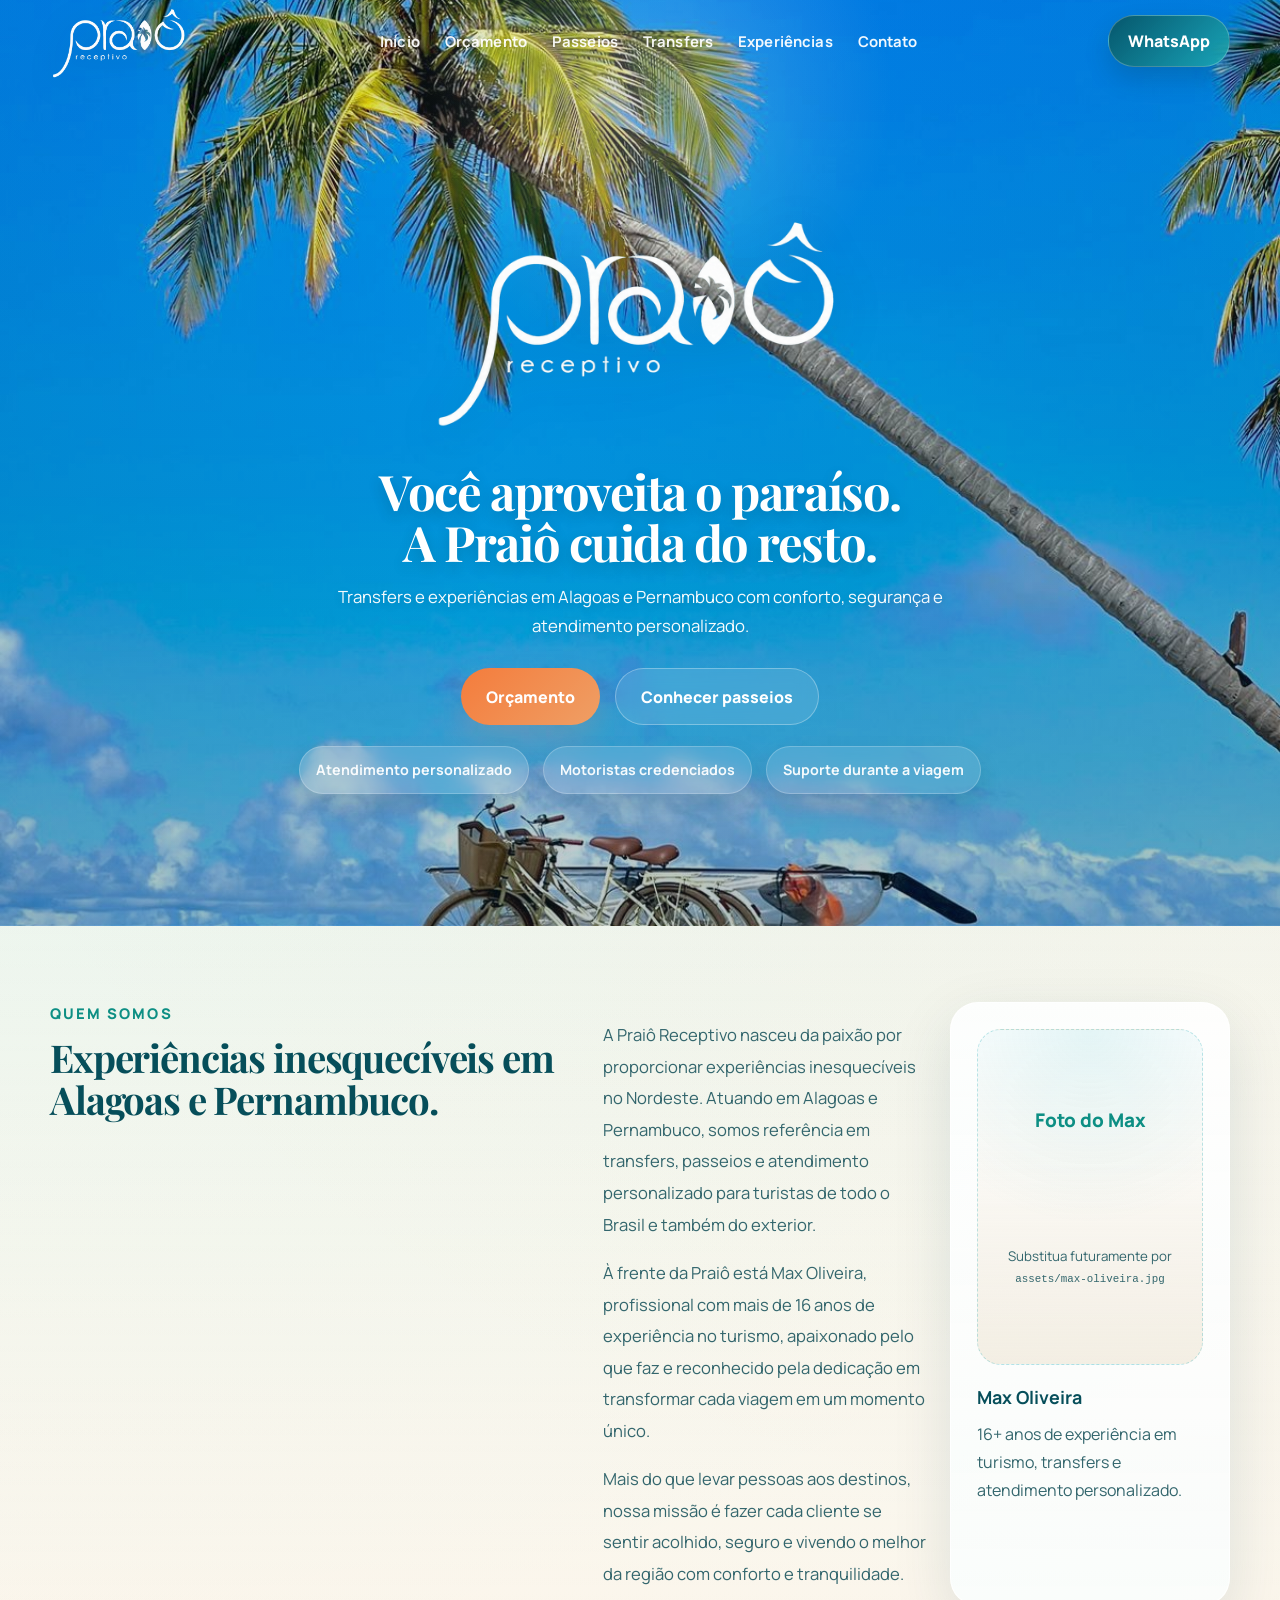
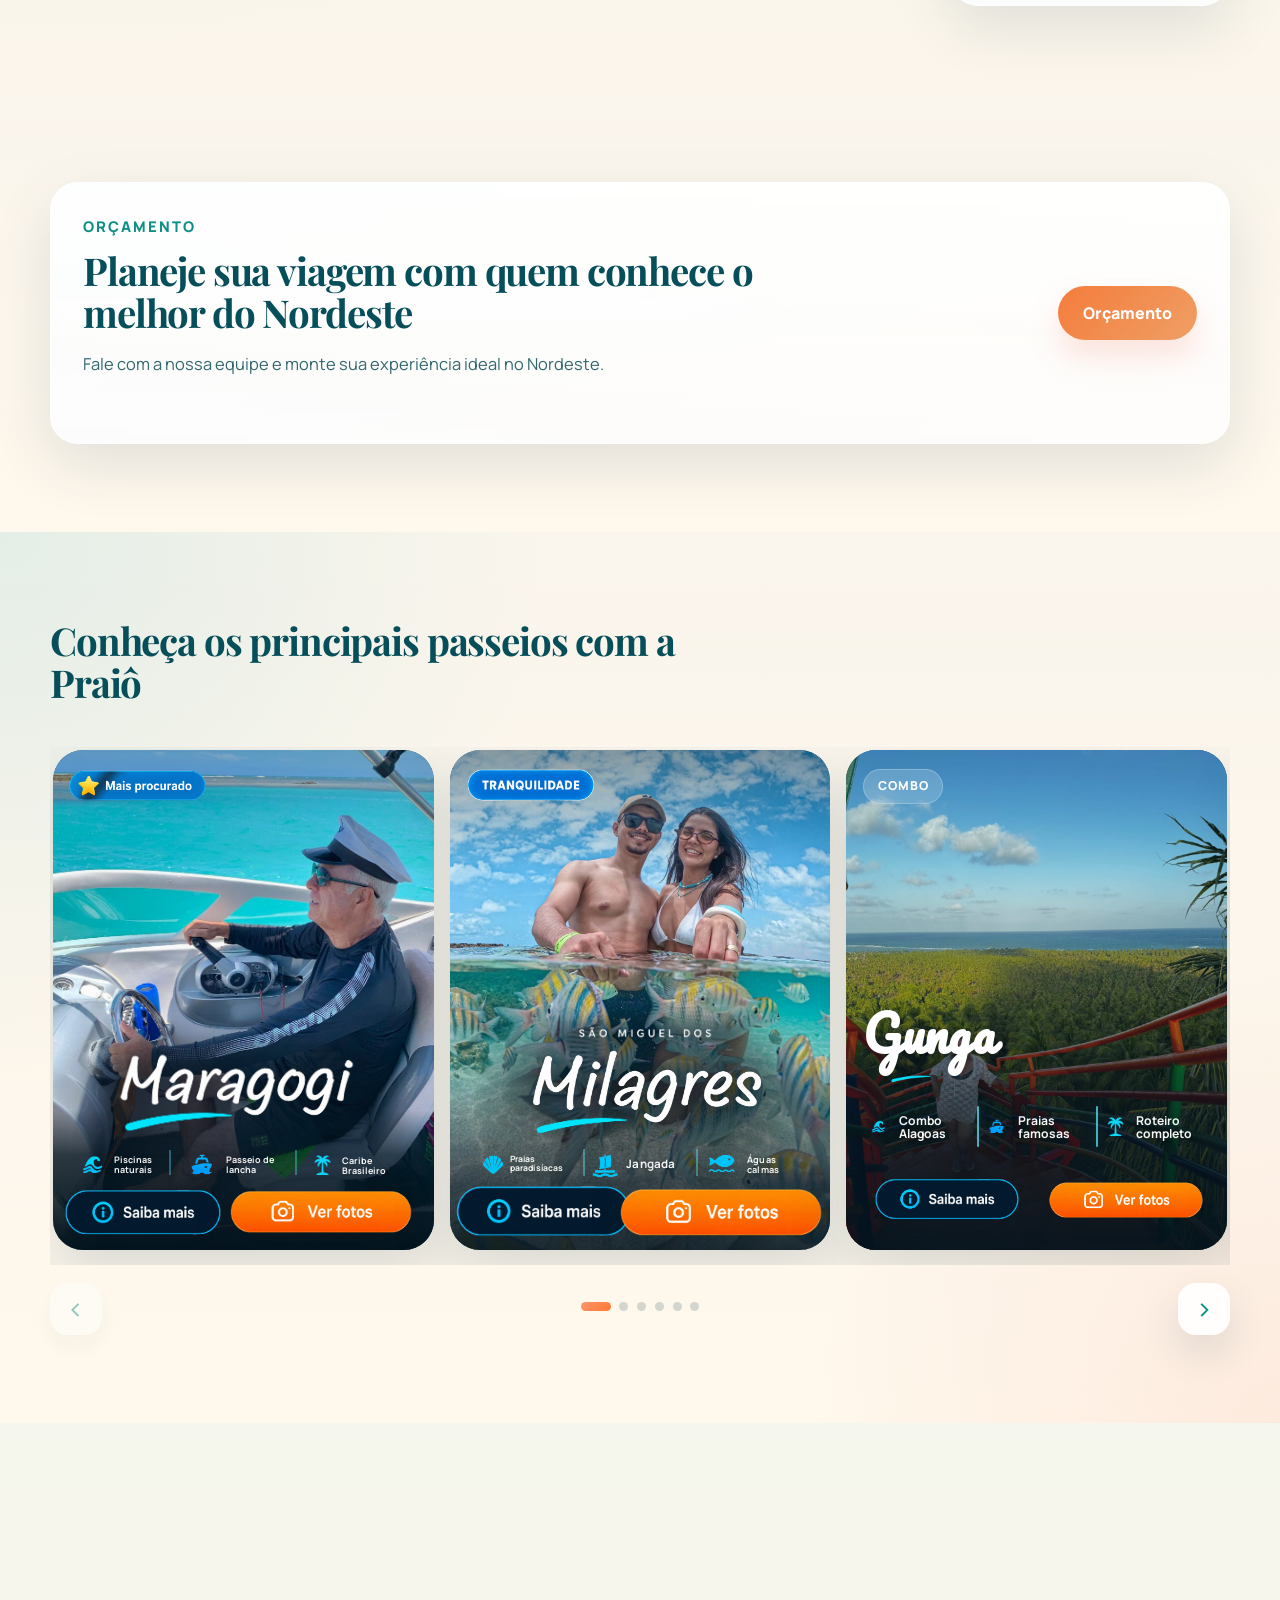
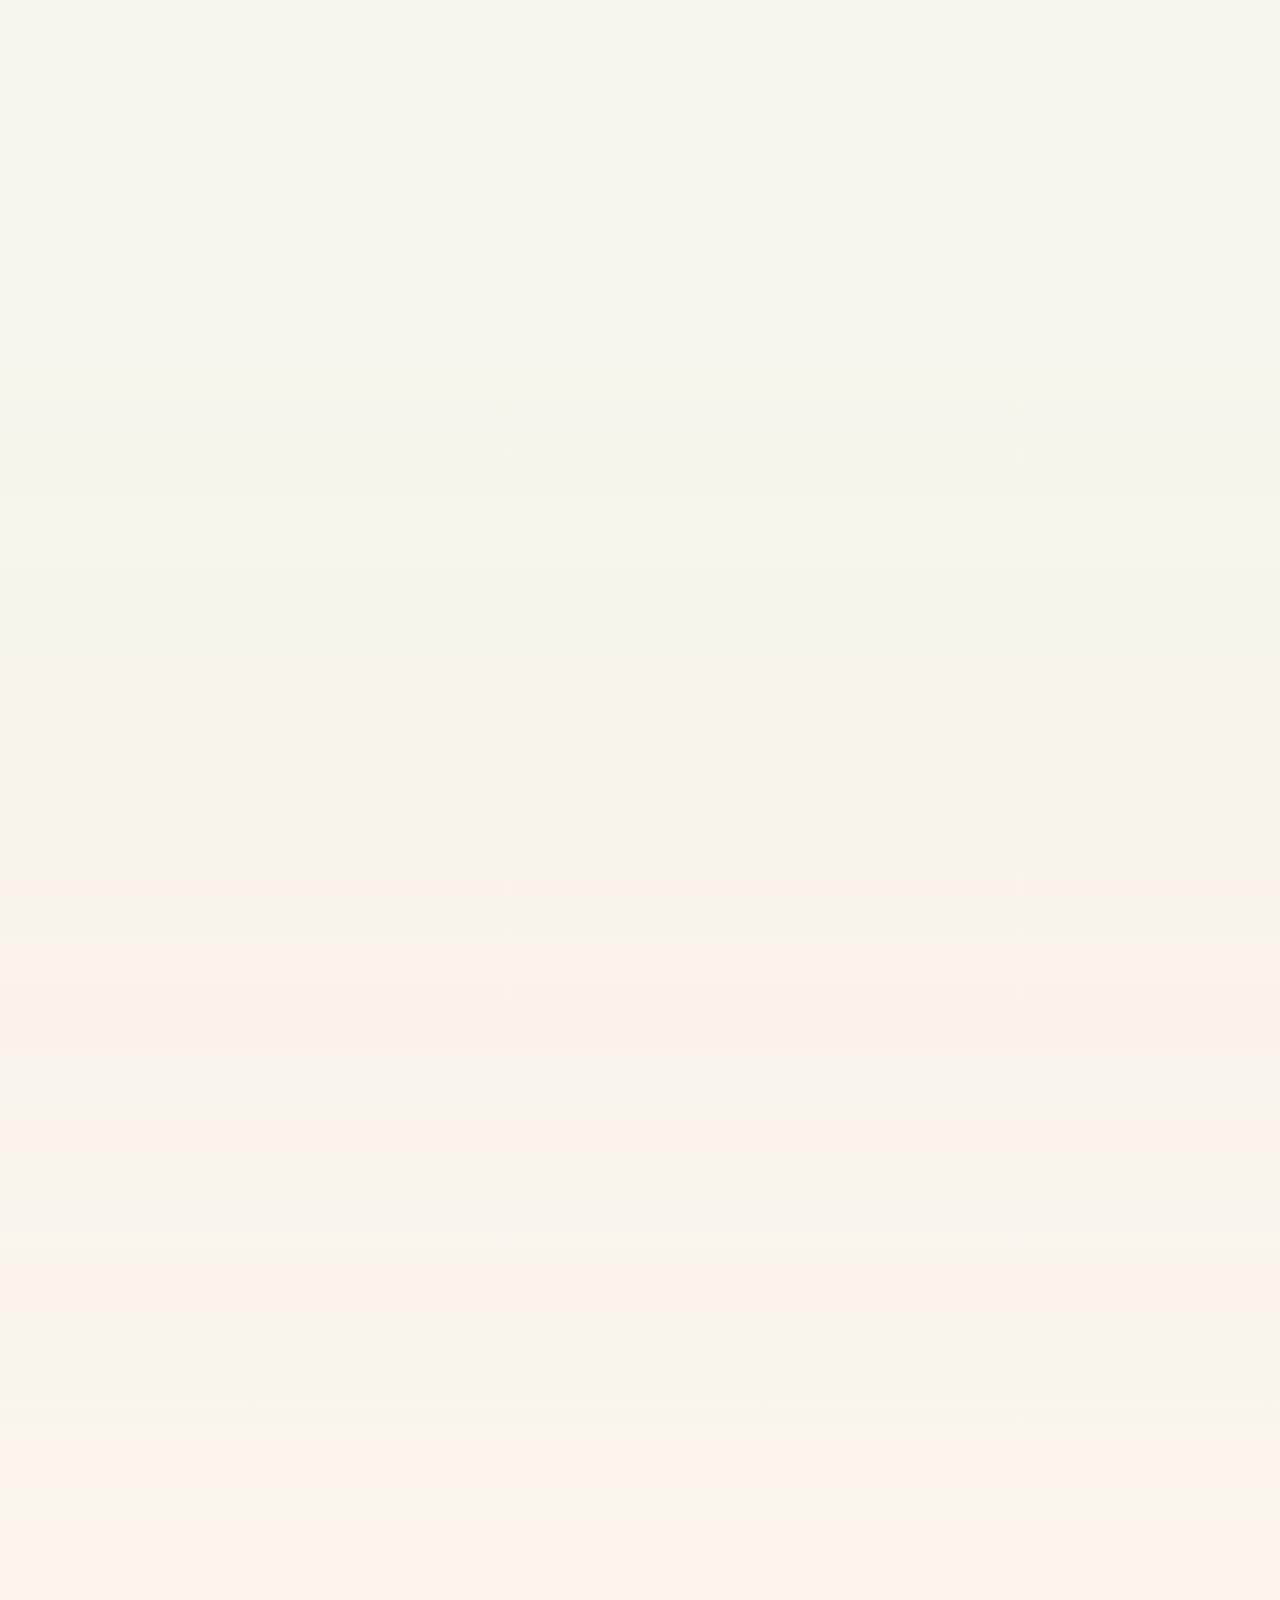
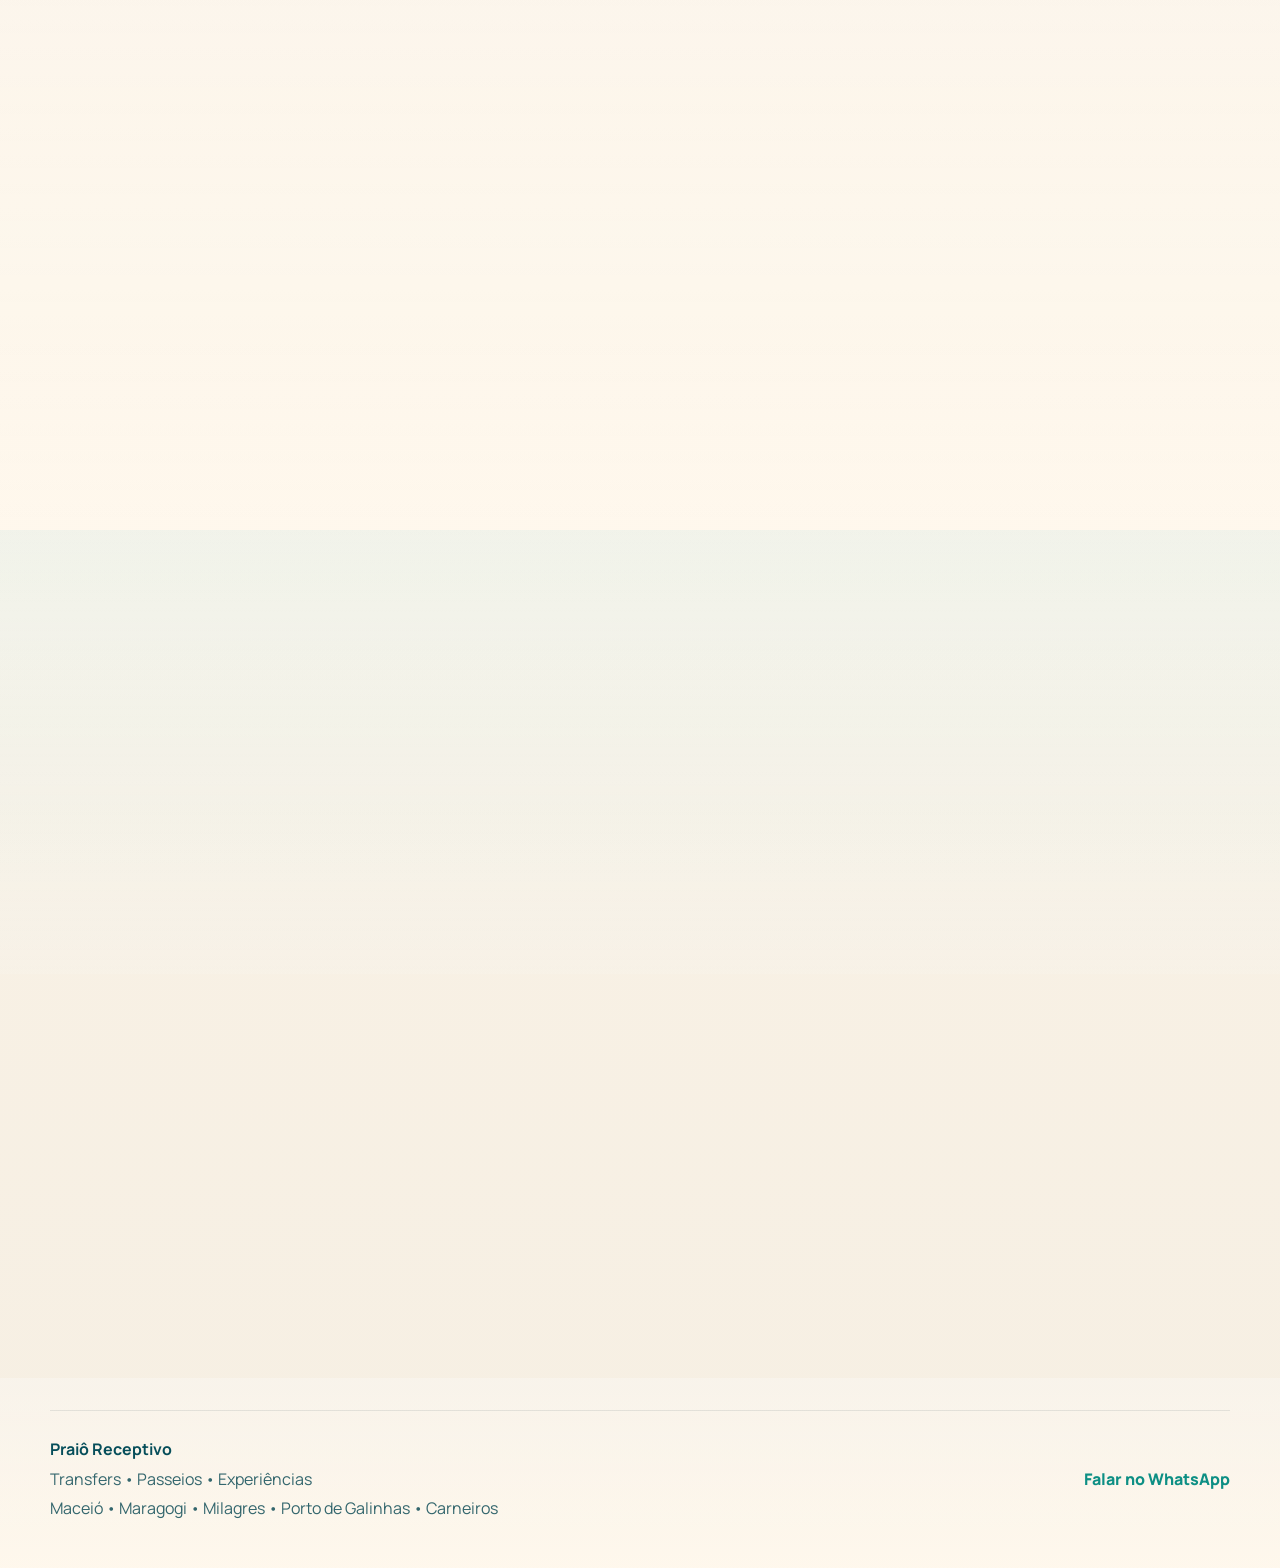
==== commit 1fecb592: "style: salvar ajuste final do Maragogi com sombra" ====
--- a/index.html
+++ b/index.html
@@ -165,7 +165,7 @@
                     </span>
                     <span class="maragogi-home-card__title-shadow" aria-hidden="true"></span>
                     <h3 class="maragogi-home-card__title">
-                      <img class="maragogi-home-card__title-image" src="./assets/passeios/maragogi-ui/maragogi.png" alt="Maragogi" loading="lazy">
+                      <img class="maragogi-home-card__title-image" src="./assets/passeios/maragogi-ui/maragogi.png?v=20260604-2" alt="Maragogi" loading="lazy">
                     </h3>
                     <span class="maragogi-home-card__accent" aria-hidden="true">
                       <img class="maragogi-home-card__accent-image" src="./assets/passeios/ui/traco.png" alt="" loading="lazy">
--- a/style.css
+++ b/style.css
@@ -24,28 +24,28 @@
   --maragogi-card-stage-width: 100%;
   --maragogi-card-stage-height: 100%;
   --maragogi-card-stage-offset-y: 0px;
-  --maragogi-bg-position-x: 73%;
-  --maragogi-bg-position-y: 120%;
+  --maragogi-bg-position-x: 69%;
+  --maragogi-bg-position-y: 99%;
   --maragogi-bg-zoom: 113%;
   --maragogi-badge-x: -4%;
   --maragogi-badge-y: 1.5%;
   --maragogi-badge-width: 60.9%;
   --maragogi-badge-height: 13.5%;
   --maragogi-badge-scale: 0.85;
-  --maragogi-title-x: -0.8%;
-  --maragogi-title-y: 54.6%;
+  --maragogi-title-x: 16%;
+  --maragogi-title-y: 54.2%;
   --maragogi-title-width: 62.5%;
-  --maragogi-title-height: 23.9%;
-  --maragogi-title-scale: 1.19;
-  --maragogi-title-shadow-x: -2.2%;
-  --maragogi-title-shadow-y: 58.2%;
-  --maragogi-title-shadow-width: 54%;
-  --maragogi-title-shadow-height: 11.6%;
-  --maragogi-title-shadow-opacity: 0.34;
-  --maragogi-title-shadow-blur: 18px;
+  --maragogi-title-height: 29.2%;
+  --maragogi-title-scale: 1.07;
+  --maragogi-title-shadow-x: 10.5%;
+  --maragogi-title-shadow-y: 59.9%;
+  --maragogi-title-shadow-width: 78.5%;
+  --maragogi-title-shadow-height: 20.2%;
+  --maragogi-title-shadow-opacity: 0.68;
+  --maragogi-title-shadow-blur: 16px;
   --maragogi-title-shadow-radius: 28px;
-  --maragogi-accent-x: 2.8%;
-  --maragogi-accent-y: 67.7%;
+  --maragogi-accent-x: 15.2%;
+  --maragogi-accent-y: 70.5%;
   --maragogi-accent-width: 25%;
   --maragogi-accent-height: 6.6%;
   --maragogi-accent-scale: 1.37;
@@ -100,11 +100,11 @@
   --maragogi-photos-hotspot-y: 86.8%;
   --maragogi-photos-hotspot-width: 49.5%;
   --maragogi-photos-hotspot-height: 12.6%;
-  --maragogi-overlay-mid-stop: 48%;
-  --maragogi-overlay-bottom-start: 73%;
-  --maragogi-overlay-top-opacity: 0.08;
-  --maragogi-overlay-mid-opacity: 0.18;
-  --maragogi-overlay-bottom-opacity: 0.95;
+  --maragogi-overlay-mid-stop: 72%;
+  --maragogi-overlay-bottom-start: 81%;
+  --maragogi-overlay-top-opacity: 0.27;
+  --maragogi-overlay-mid-opacity: 0;
+  --maragogi-overlay-bottom-opacity: 1;
   --milagres-card-stage-width: 100%;
   --milagres-card-stage-height: 100%;
   --milagres-card-stage-offset-y: 0px;
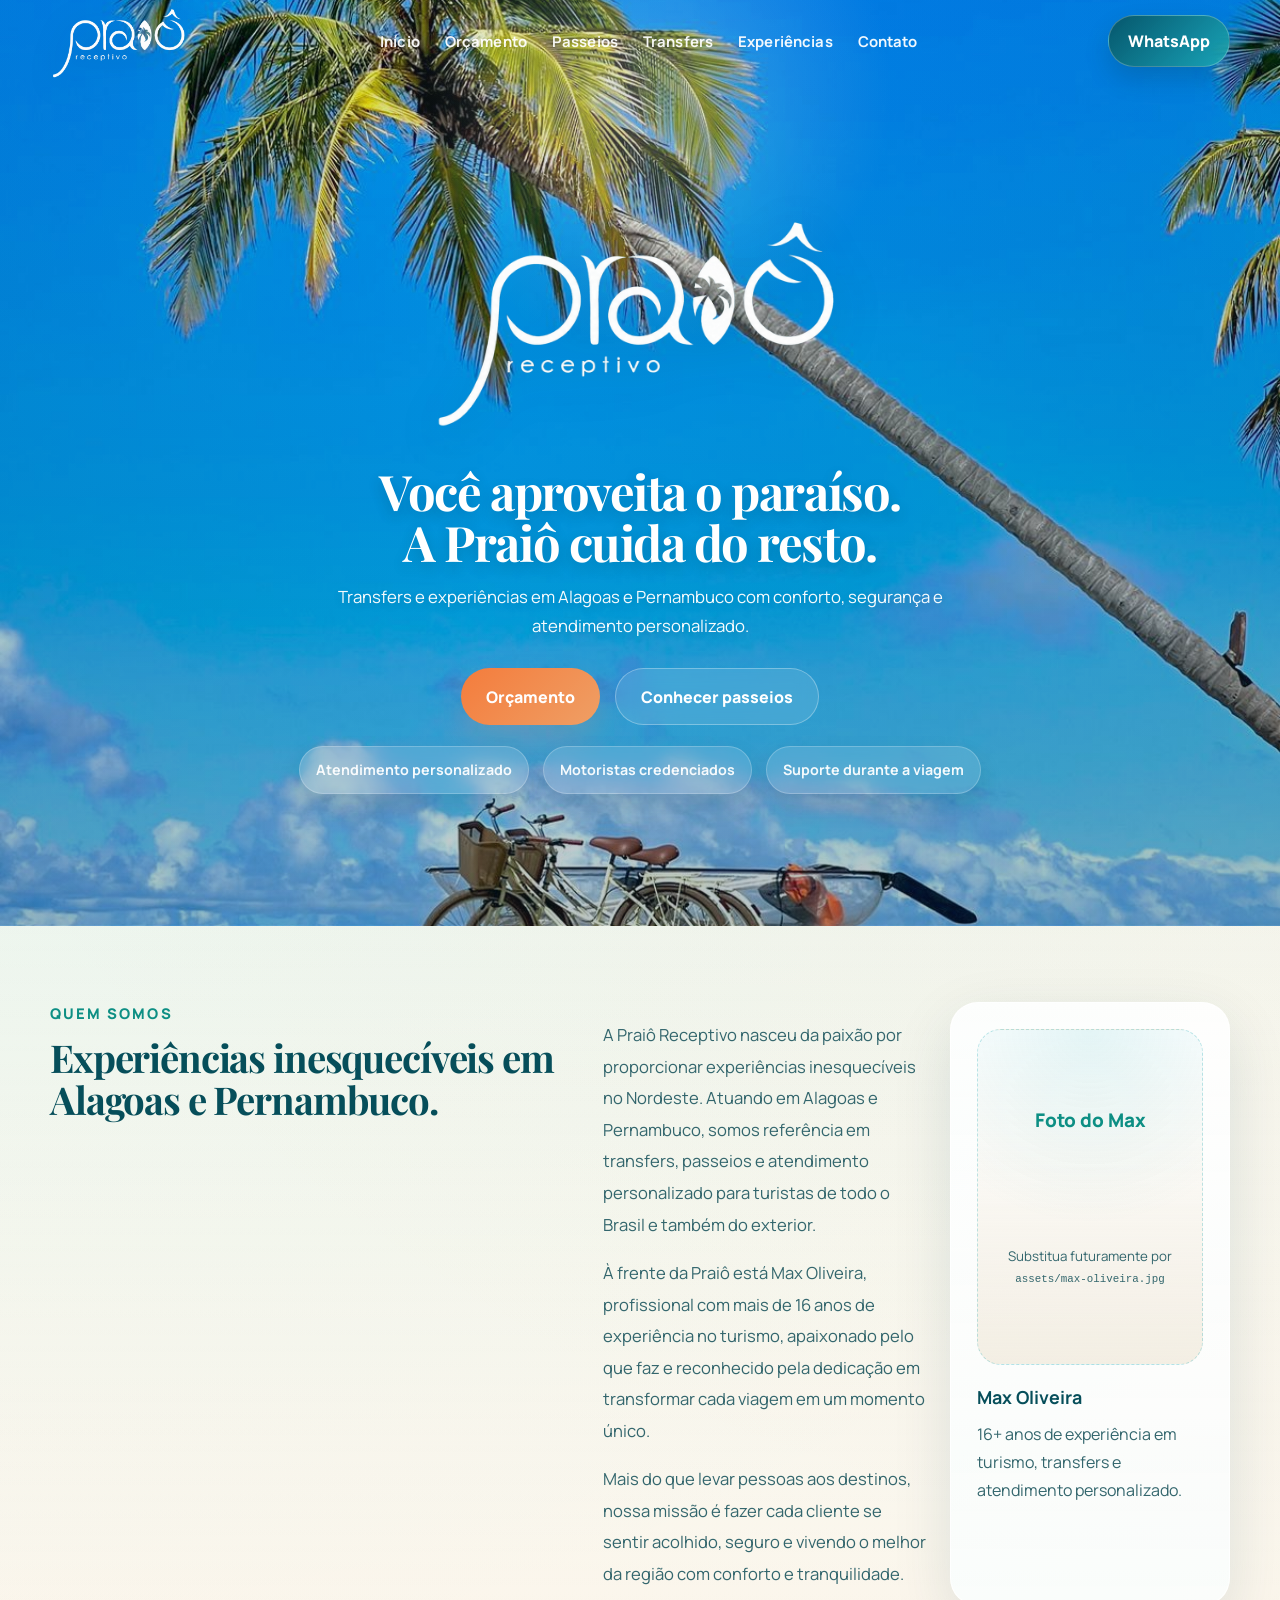
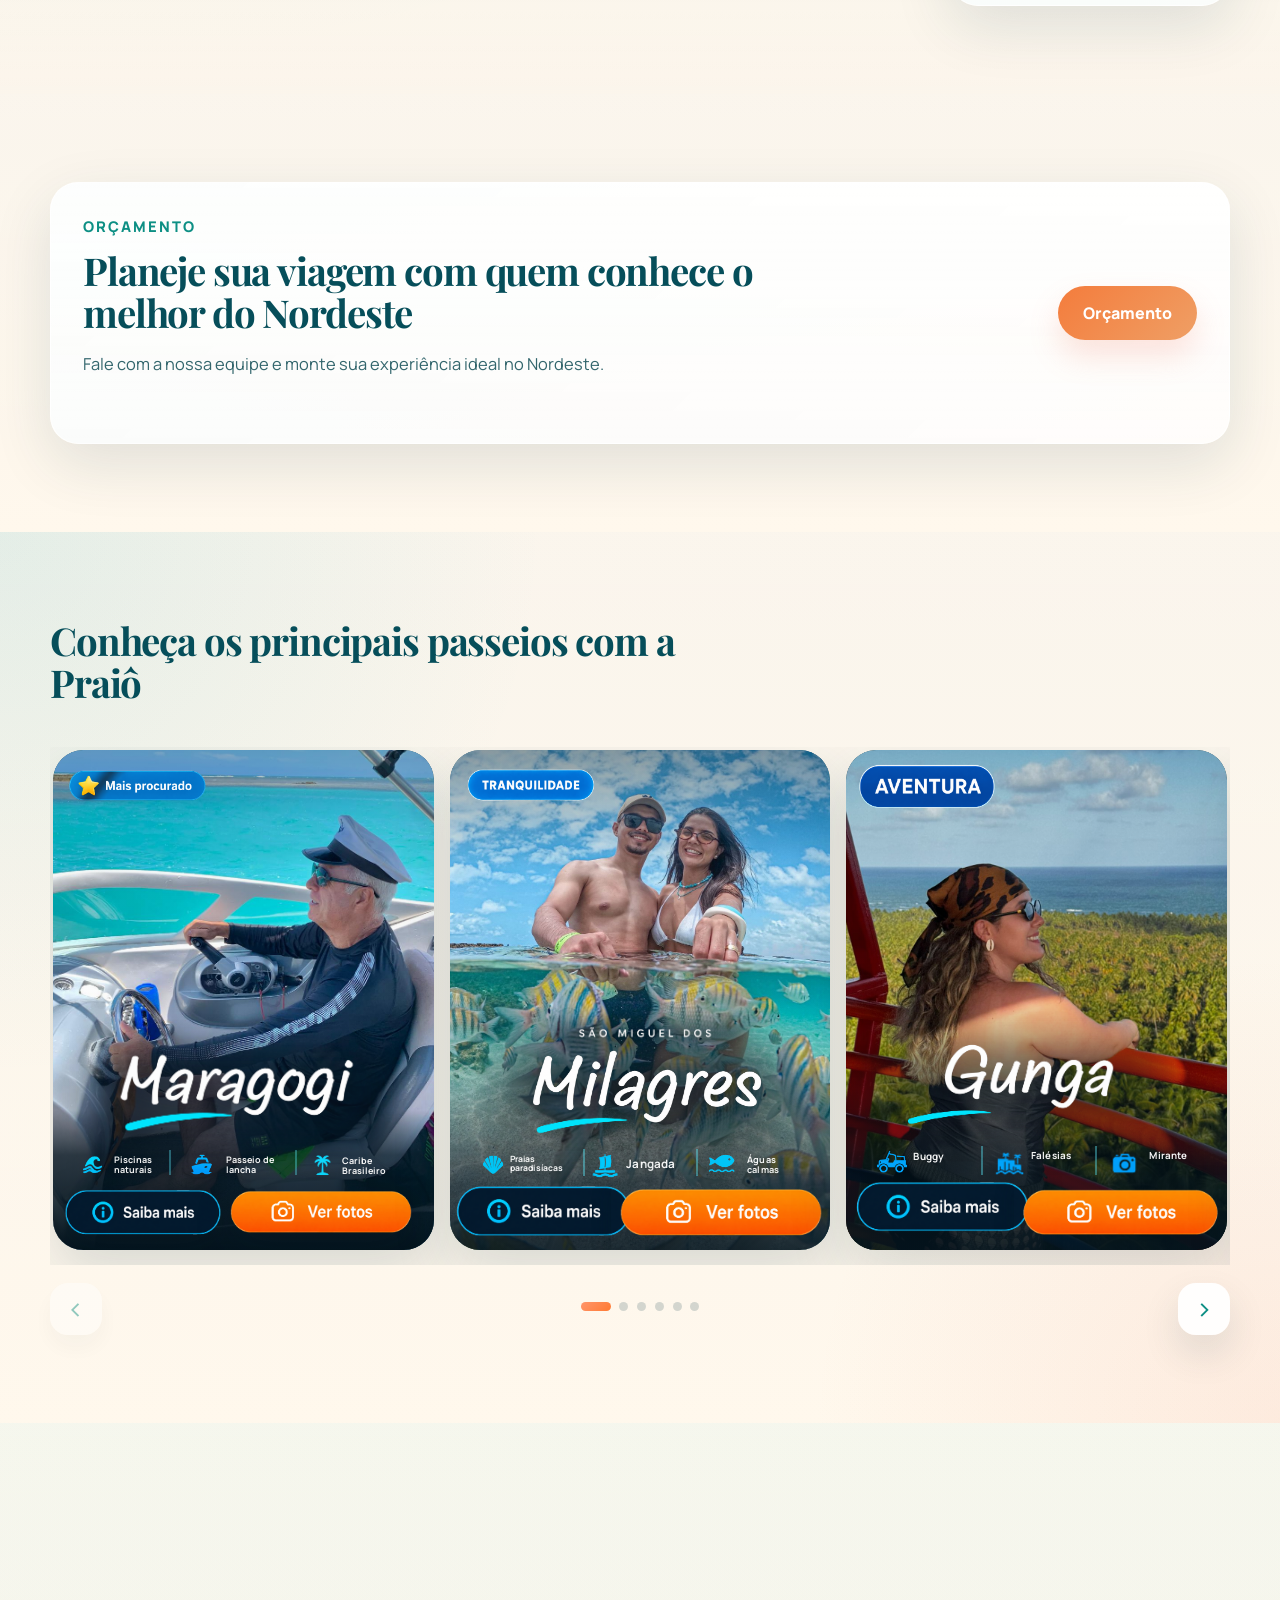
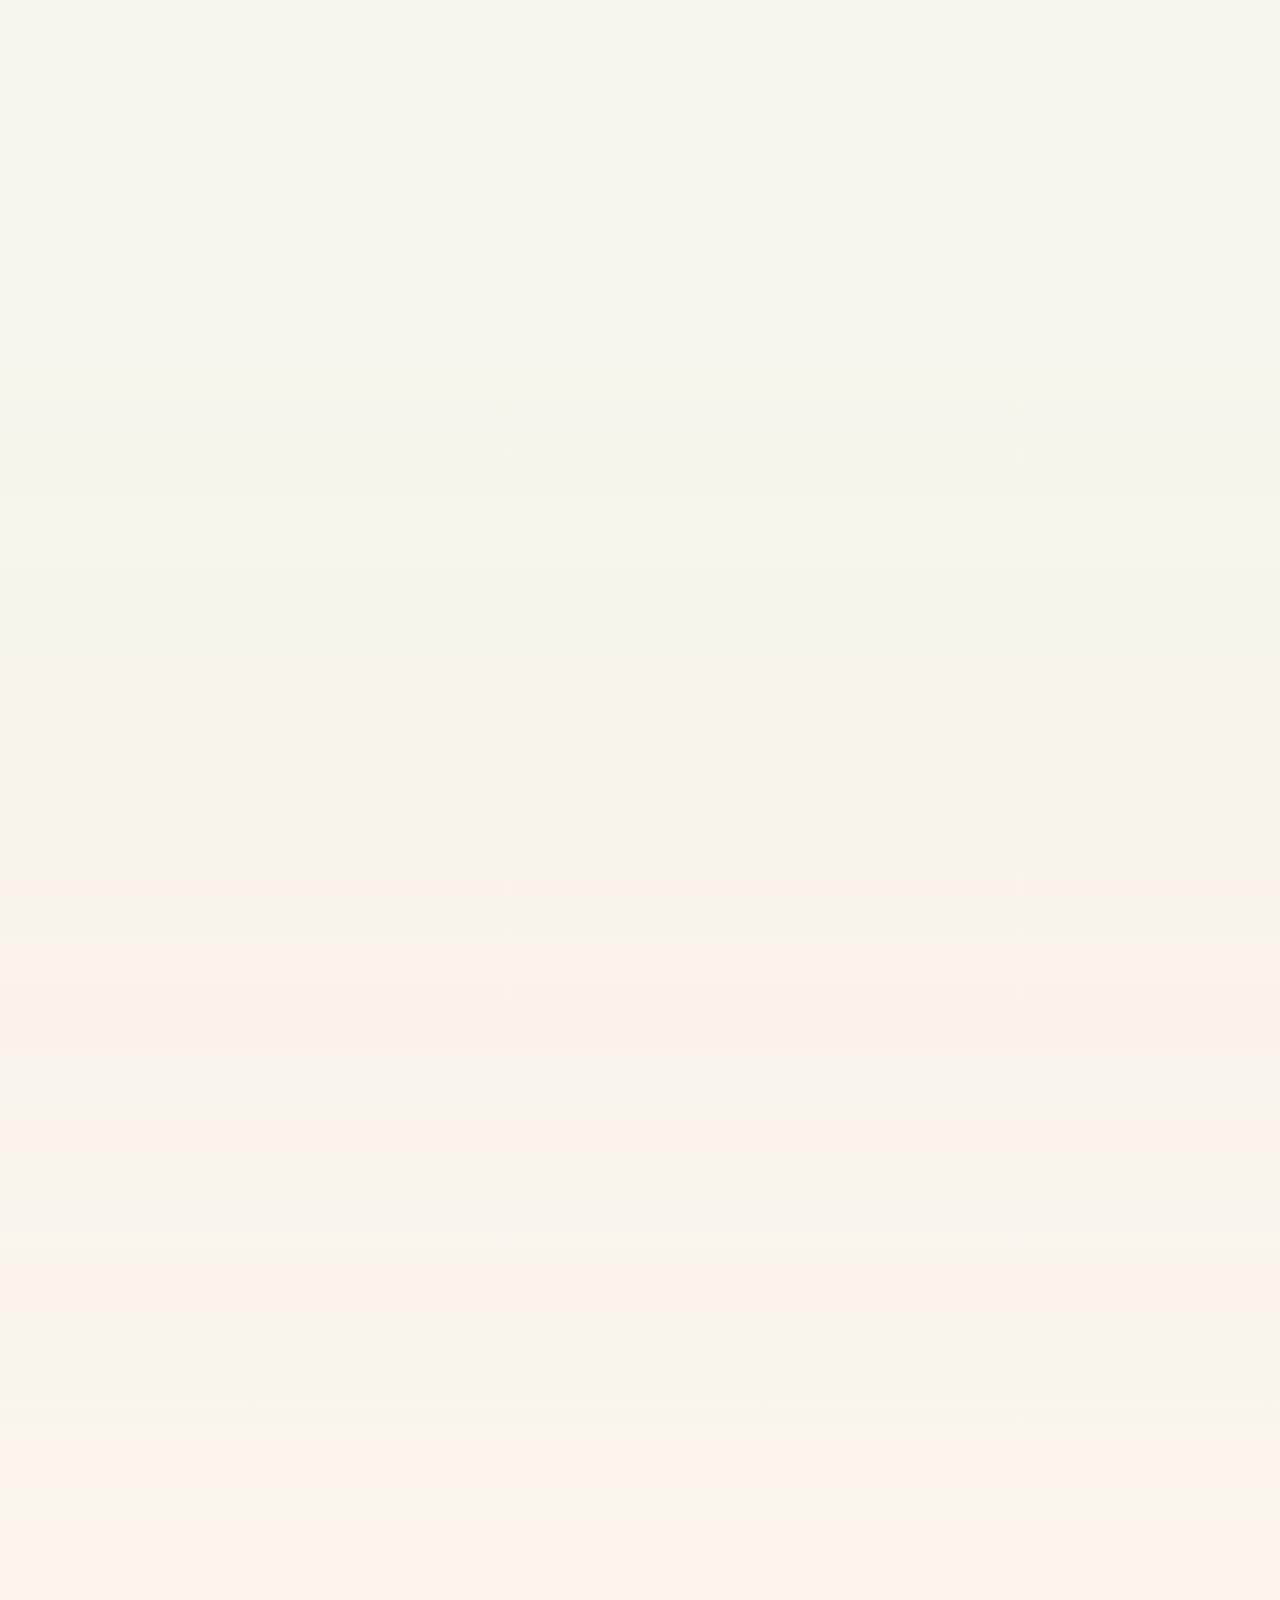
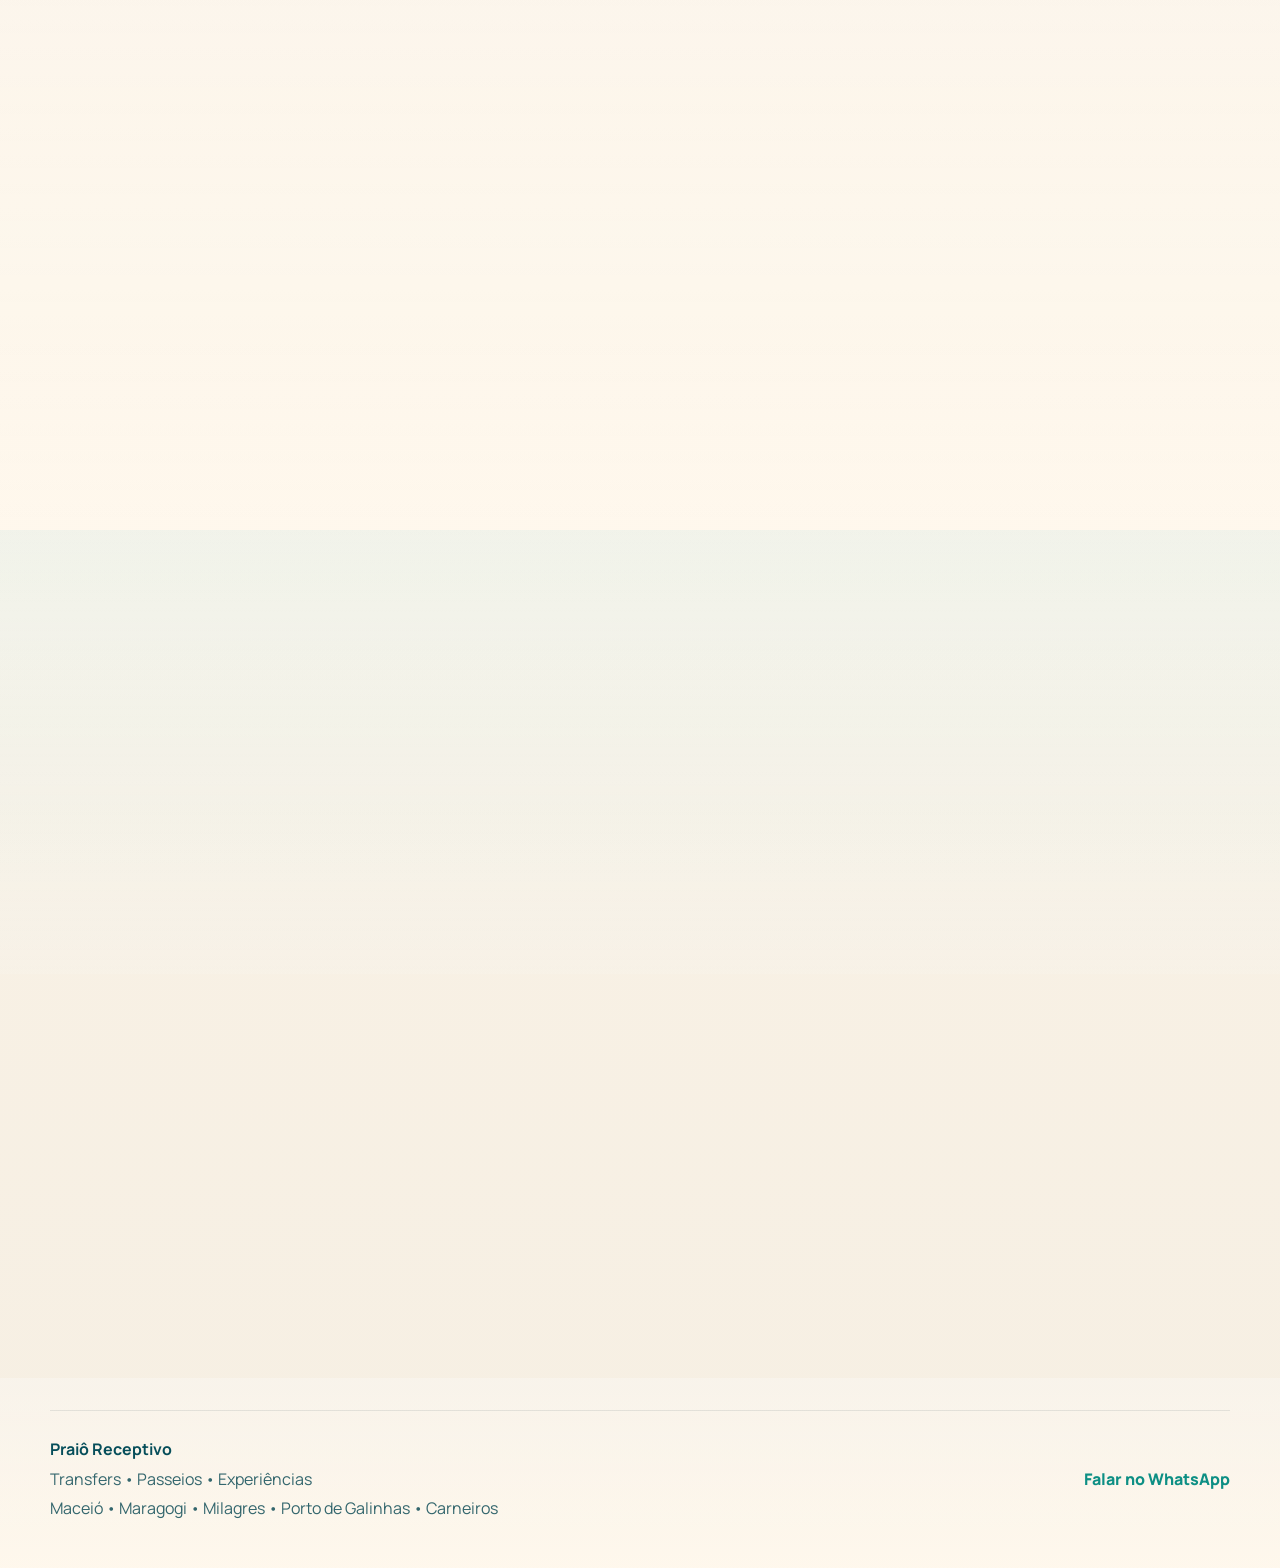
==== commit 96f39afc: "feat: aplicar layout premium e ferramenta ao card Gunga" ====
--- a/index.html
+++ b/index.html
@@ -264,37 +264,52 @@
             </article>
 
             <article class="home-tour-card" data-carousel-item>
-              <div class="home-tour-card__image premium-tour-card premium-tour-card--gunga">
-                <div class="premium-tour-card__bg" aria-hidden="true"></div>
-                <div class="premium-tour-card__overlay">
-                  <span class="premium-tour-card__badge">Combo</span>
-                  <div class="premium-tour-card__body">
-                    <h3 class="premium-tour-card__title">Gunga</h3>
-                    <span class="premium-tour-card__accent" aria-hidden="true">
-                      <img src="./assets/passeios/ui/traco.png" alt="" loading="lazy">
-                    </span>
-                    <div class="premium-tour-card__benefits" aria-label="Destaques do passeio">
-                      <div class="premium-tour-card__benefit">
-                        <span class="premium-tour-card__benefit-icon" aria-hidden="true"><img src="./assets/passeios/ui/onda.png" alt="" loading="lazy"></span>
-                        <span class="premium-tour-card__benefit-text">Combo Alagoas</span>
-                      </div>
-                      <div class="premium-tour-card__benefit premium-tour-card__benefit--with-separator">
-                        <span class="premium-tour-card__benefit-icon" aria-hidden="true"><img src="./assets/passeios/ui/barco.png" alt="" loading="lazy"></span>
-                        <span class="premium-tour-card__benefit-text">Praias famosas</span>
-                      </div>
-                      <div class="premium-tour-card__benefit premium-tour-card__benefit--with-separator">
-                        <span class="premium-tour-card__benefit-icon" aria-hidden="true"><img src="./assets/passeios/ui/coqueiro.png" alt="" loading="lazy"></span>
-                        <span class="premium-tour-card__benefit-text">Roteiro completo</span>
-                      </div>
-                    </div>
-                    <div class="premium-tour-card__actions">
-                      <a class="premium-tour-card__action" href="./passeios.html#gunga-frances-barra" aria-label="Saiba mais sobre Gunga, Francês e Barra de São Miguel">
-                        <img src="./assets/passeios/ui/saiba-mais.png" alt="Saiba mais" loading="lazy">
-                      </a>
-                      <button class="premium-tour-card__action premium-tour-card__action--button" type="button" aria-label="Ver fotos de Gunga, Francês e Barra de São Miguel" data-home-gallery-trigger data-gallery-title="Gunga, Francês e Barra de São Miguel" data-gallery-images="./assets/passeios/gunga/gunga-01.jpeg|./assets/passeios/gunga/gunga-02.jpeg|./assets/passeios/gunga/gunga-03.jpeg|./assets/passeios/gunga/gunga-04.jpeg|./assets/passeios/gunga/gunga-05.jpeg|./assets/passeios/gunga/gunga-06.jpeg">
-                        <img src="./assets/passeios/ui/ver-fotos.png" alt="Ver fotos" loading="lazy">
-                      </button>
-                    </div>
+              <div class="home-tour-card__image gunga-home-card">
+                <div class="gunga-home-card__stage">
+                  <div class="gunga-home-card__bg" aria-hidden="true"></div>
+                  <div class="gunga-home-card__overlay">
+                    <span class="gunga-home-card__badge">
+                      <img class="gunga-home-card__badge-image" src="./assets/passeios/gunga-ui/teto.PNG" alt="Combo" loading="lazy">
+                    </span>
+                    <span class="gunga-home-card__title-shadow" aria-hidden="true"></span>
+                    <h3 class="gunga-home-card__title">
+                      <img class="gunga-home-card__title-image" src="./assets/passeios/gunga-ui/titulo.png" alt="Gunga" loading="lazy">
+                    </h3>
+                    <span class="gunga-home-card__accent" aria-hidden="true">
+                      <img class="gunga-home-card__accent-image" src="./assets/passeios/gunga-ui/tra%C3%A7o.png" alt="" loading="lazy">
+                    </span>
+
+                    <span class="gunga-home-card__highlight-icon gunga-home-card__highlight-icon--wave" aria-hidden="true">
+                      <img src="./assets/passeios/gunga-ui/buggy.PNG" alt="" loading="lazy">
+                    </span>
+                    <span class="gunga-home-card__highlight-text gunga-home-card__highlight-text--wave">Buggy</span>
+
+                    <span class="gunga-home-card__highlight-icon gunga-home-card__highlight-icon--boat" aria-hidden="true">
+                      <img src="./assets/passeios/gunga-ui/falesia.PNG" alt="" loading="lazy">
+                    </span>
+                    <span class="gunga-home-card__highlight-text gunga-home-card__highlight-text--boat">Falésias</span>
+
+                    <span class="gunga-home-card__highlight-icon gunga-home-card__highlight-icon--palm" aria-hidden="true">
+                      <img src="./assets/passeios/gunga-ui/mirante.PNG" alt="" loading="lazy">
+                    </span>
+                    <span class="gunga-home-card__highlight-text gunga-home-card__highlight-text--palm">Mirante</span>
+
+                    <span class="gunga-home-card__highlight-separator gunga-home-card__highlight-separator--one" aria-hidden="true"></span>
+                    <span class="gunga-home-card__highlight-separator gunga-home-card__highlight-separator--two" aria-hidden="true"></span>
+
+                    <span class="gunga-home-card__button-visual gunga-home-card__button-visual--info" aria-hidden="true">
+                      <img class="gunga-home-card__button-image" src="./assets/passeios/gunga-ui/botao-saiba-mais.png" alt="" loading="lazy">
+                    </span>
+                    <a class="gunga-home-card__button-hotspot gunga-home-card__button-hotspot--info" href="./passeios.html#gunga-frances-barra" aria-label="Saiba mais sobre Gunga, Francês e Barra de São Miguel">
+                      <span class="home-tour-card__sr-only">Saiba mais</span>
+                    </a>
+
+                    <span class="gunga-home-card__button-visual gunga-home-card__button-visual--photos" aria-hidden="true">
+                      <img class="gunga-home-card__button-image" src="./assets/passeios/gunga-ui/botao-ver-fotos.png" alt="" loading="lazy">
+                    </span>
+                    <button class="gunga-home-card__button-hotspot gunga-home-card__button-hotspot--photos" type="button" aria-label="Ver fotos de Gunga, Francês e Barra de São Miguel" data-home-gallery-trigger data-gallery-title="Gunga, Francês e Barra de São Miguel" data-gallery-images="./assets/passeios/gunga/gunga-01.jpeg|./assets/passeios/gunga/gunga-02.jpeg|./assets/passeios/gunga/gunga-03.jpeg|./assets/passeios/gunga/gunga-04.jpeg|./assets/passeios/gunga/gunga-05.jpeg|./assets/passeios/gunga/gunga-06.jpeg">
+                      <span class="home-tour-card__sr-only">Ver fotos</span>
+                    </button>
                   </div>
                 </div>
               </div>
--- a/style.css
+++ b/style.css
@@ -201,6 +201,90 @@
   --milagres-overlay-top-opacity: 0.42;
   --milagres-overlay-mid-opacity: 0;
   --milagres-overlay-bottom-opacity: 0.87;
+  --gunga-card-stage-width: 100%;
+  --gunga-card-stage-height: 100%;
+  --gunga-card-stage-offset-y: 0px;
+  --gunga-bg-position-x: 52%;
+  --gunga-bg-position-y: 50%;
+  --gunga-bg-zoom: 118%;
+  --gunga-badge-x: -3.8%;
+  --gunga-badge-y: 1.6%;
+  --gunga-badge-width: 57%;
+  --gunga-badge-height: 13.5%;
+  --gunga-badge-scale: 0.88;
+  --gunga-title-x: 10.8%;
+  --gunga-title-y: 56.4%;
+  --gunga-title-width: 73%;
+  --gunga-title-height: 18.4%;
+  --gunga-title-scale: 1;
+  --gunga-title-shadow-x: 7.5%;
+  --gunga-title-shadow-y: 58.3%;
+  --gunga-title-shadow-width: 79%;
+  --gunga-title-shadow-height: 13.4%;
+  --gunga-title-shadow-opacity: 0.58;
+  --gunga-title-shadow-blur: 24px;
+  --gunga-title-shadow-radius: 28px;
+  --gunga-accent-x: 11%;
+  --gunga-accent-y: 70.3%;
+  --gunga-accent-width: 25%;
+  --gunga-accent-height: 5.4%;
+  --gunga-accent-scale: 1.25;
+  --gunga-icons-scale: 1.06;
+  --gunga-wave-icon-x: 6.8%;
+  --gunga-wave-icon-y: 75.4%;
+  --gunga-wave-icon-width: 10.5%;
+  --gunga-wave-icon-height: 14.5%;
+  --gunga-wave-text-x: 17%;
+  --gunga-wave-text-y: 80.1%;
+  --gunga-wave-text-width: 13.5%;
+  --gunga-wave-text-font-size: 10px;
+  --gunga-boat-icon-x: 37.8%;
+  --gunga-boat-icon-y: 75.4%;
+  --gunga-boat-icon-width: 9.6%;
+  --gunga-boat-icon-height: 14.5%;
+  --gunga-boat-text-x: 48%;
+  --gunga-boat-text-y: 80.1%;
+  --gunga-boat-text-width: 14%;
+  --gunga-boat-text-font-size: 9.8px;
+  --gunga-palm-icon-x: 68.2%;
+  --gunga-palm-icon-y: 75.4%;
+  --gunga-palm-icon-width: 9.8%;
+  --gunga-palm-icon-height: 14.5%;
+  --gunga-palm-text-x: 79.1%;
+  --gunga-palm-text-y: 80.1%;
+  --gunga-palm-text-width: 13.8%;
+  --gunga-palm-text-font-size: 9.8px;
+  --gunga-separator-1-x: 35.4%;
+  --gunga-separator-1-y: 79.2%;
+  --gunga-separator-1-width: 2px;
+  --gunga-separator-1-height: 5.8%;
+  --gunga-separator-1-opacity: 0.75;
+  --gunga-separator-2-x: 65.5%;
+  --gunga-separator-2-y: 79.2%;
+  --gunga-separator-2-width: 2px;
+  --gunga-separator-2-height: 5.8%;
+  --gunga-separator-2-opacity: 0.75;
+  --gunga-info-button-x: -1.2%;
+  --gunga-info-button-y: 82.2%;
+  --gunga-info-button-width: 53%;
+  --gunga-info-button-height: 19%;
+  --gunga-photos-button-x: 44%;
+  --gunga-photos-button-y: 85%;
+  --gunga-photos-button-width: 56%;
+  --gunga-photos-button-height: 15.4%;
+  --gunga-info-hotspot-x: 4%;
+  --gunga-info-hotspot-y: 86.5%;
+  --gunga-info-hotspot-width: 40%;
+  --gunga-info-hotspot-height: 9.4%;
+  --gunga-photos-hotspot-x: 47%;
+  --gunga-photos-hotspot-y: 86.5%;
+  --gunga-photos-hotspot-width: 48.5%;
+  --gunga-photos-hotspot-height: 9.4%;
+  --gunga-overlay-mid-stop: 63%;
+  --gunga-overlay-bottom-start: 84%;
+  --gunga-overlay-top-opacity: 0.18;
+  --gunga-overlay-mid-opacity: 0.04;
+  --gunga-overlay-bottom-opacity: 0.92;
 }
 
 * {
@@ -2151,6 +2235,270 @@
 }
 
 .milagres-home-card__button-hotspot:focus-visible {
+  outline: 2px solid rgba(255, 255, 255, 0.9);
+  outline-offset: 4px;
+}
+
+.gunga-home-card {
+  height: 500px;
+  min-height: 500px;
+  background: transparent;
+  isolation: isolate;
+  display: grid;
+  place-items: center;
+}
+
+.gunga-home-card__stage {
+  position: relative;
+  width: var(--gunga-card-stage-width);
+  height: var(--gunga-card-stage-height);
+  min-height: 100%;
+  border-radius: inherit;
+  overflow: hidden;
+  z-index: 1;
+  box-shadow: 0 22px 42px rgba(7, 42, 63, 0.22);
+  transform: translateY(var(--gunga-card-stage-offset-y));
+  background: #083844;
+}
+
+.gunga-home-card__stage::before {
+  content: "";
+  position: absolute;
+  inset: 0;
+  z-index: 1;
+  background:
+    linear-gradient(
+      180deg,
+      rgba(3, 21, 27, var(--gunga-overlay-top-opacity)) 0%,
+      rgba(3, 21, 27, 0.03) 25%,
+      rgba(3, 21, 27, var(--gunga-overlay-mid-opacity)) var(--gunga-overlay-mid-stop),
+      rgba(4, 20, 30, 0.72) var(--gunga-overlay-bottom-start),
+      rgba(4, 20, 30, var(--gunga-overlay-bottom-opacity)) 100%
+    );
+  pointer-events: none;
+}
+
+.gunga-home-card__bg {
+  position: absolute;
+  inset: 0;
+  z-index: 0;
+  width: 100%;
+  height: 100%;
+  display: block;
+  background-image: url("./assets/passeios/gunga/gunga-02.jpeg");
+  background-repeat: no-repeat;
+  background-size: var(--gunga-bg-zoom) auto;
+  background-position: var(--gunga-bg-position-x) var(--gunga-bg-position-y);
+  pointer-events: none;
+}
+
+.gunga-home-card__overlay {
+  position: absolute;
+  inset: 0;
+  z-index: 2;
+}
+
+.gunga-home-card__badge,
+.gunga-home-card__title,
+.gunga-home-card__title-shadow,
+.gunga-home-card__accent,
+.gunga-home-card__highlight-icon,
+.gunga-home-card__highlight-text,
+.gunga-home-card__highlight-separator,
+.gunga-home-card__button-visual,
+.gunga-home-card__button-hotspot {
+  position: absolute;
+}
+
+.gunga-home-card__title-shadow {
+  z-index: 0;
+  background: rgba(6, 19, 29, 1);
+  pointer-events: none;
+  transform: translateZ(0);
+  left: var(--gunga-title-shadow-x);
+  top: var(--gunga-title-shadow-y);
+  width: var(--gunga-title-shadow-width);
+  height: var(--gunga-title-shadow-height);
+  opacity: var(--gunga-title-shadow-opacity);
+  filter: blur(var(--gunga-title-shadow-blur));
+  border-radius: var(--gunga-title-shadow-radius);
+}
+
+.gunga-home-card__badge {
+  z-index: 1;
+  left: var(--gunga-badge-x);
+  top: var(--gunga-badge-y);
+  width: var(--gunga-badge-width);
+  height: var(--gunga-badge-height);
+  transform: scale(var(--gunga-badge-scale));
+  transform-origin: top left;
+}
+
+.gunga-home-card__badge-image,
+.gunga-home-card__accent-image,
+.gunga-home-card__button-image,
+.gunga-home-card__title-image,
+.gunga-home-card__highlight-icon img {
+  width: 100%;
+  height: 100%;
+  object-fit: contain;
+  display: block;
+}
+
+.gunga-home-card__title {
+  margin: 0;
+  z-index: 1;
+  left: var(--gunga-title-x);
+  top: var(--gunga-title-y);
+  width: var(--gunga-title-width);
+  height: var(--gunga-title-height);
+  transform: scale(var(--gunga-title-scale));
+  transform-origin: bottom left;
+}
+
+.gunga-home-card__title-image {
+  filter: drop-shadow(0 6px 14px rgba(6, 19, 29, 0.3));
+}
+
+.gunga-home-card__accent {
+  z-index: 1;
+  left: var(--gunga-accent-x);
+  top: var(--gunga-accent-y);
+  width: var(--gunga-accent-width);
+  height: var(--gunga-accent-height);
+  transform: scale(var(--gunga-accent-scale));
+  transform-origin: left center;
+}
+
+.gunga-home-card__highlight-icon {
+  z-index: 1;
+  filter: drop-shadow(0 4px 10px rgba(0, 0, 0, 0.18));
+  transform: scale(var(--gunga-icons-scale));
+  transform-origin: center;
+}
+
+.gunga-home-card__highlight-icon--wave {
+  left: var(--gunga-wave-icon-x);
+  top: var(--gunga-wave-icon-y);
+  width: var(--gunga-wave-icon-width);
+  height: var(--gunga-wave-icon-height);
+}
+
+.gunga-home-card__highlight-icon--boat {
+  left: var(--gunga-boat-icon-x);
+  top: var(--gunga-boat-icon-y);
+  width: var(--gunga-boat-icon-width);
+  height: var(--gunga-boat-icon-height);
+}
+
+.gunga-home-card__highlight-icon--palm {
+  left: var(--gunga-palm-icon-x);
+  top: var(--gunga-palm-icon-y);
+  width: var(--gunga-palm-icon-width);
+  height: var(--gunga-palm-icon-height);
+}
+
+.gunga-home-card__highlight-text {
+  z-index: 1;
+  display: block;
+  color: rgba(255, 255, 255, 0.95);
+  font-weight: 700;
+  line-height: 1.06;
+  text-shadow: 0 2px 7px rgba(0, 0, 0, 0.28);
+  letter-spacing: 0.01em;
+}
+
+.gunga-home-card__highlight-text--wave {
+  left: var(--gunga-wave-text-x);
+  top: var(--gunga-wave-text-y);
+  width: var(--gunga-wave-text-width);
+  font-size: var(--gunga-wave-text-font-size);
+  padding-left: 0.16rem;
+}
+
+.gunga-home-card__highlight-text--boat {
+  left: var(--gunga-boat-text-x);
+  top: var(--gunga-boat-text-y);
+  width: var(--gunga-boat-text-width);
+  font-size: var(--gunga-boat-text-font-size);
+  padding-left: 0.14rem;
+}
+
+.gunga-home-card__highlight-text--palm {
+  left: var(--gunga-palm-text-x);
+  top: var(--gunga-palm-text-y);
+  width: var(--gunga-palm-text-width);
+  font-size: var(--gunga-palm-text-font-size);
+  padding-left: 0.14rem;
+}
+
+.gunga-home-card__highlight-separator {
+  z-index: 1;
+  width: 1px;
+  background: rgba(93, 237, 255, 0.52);
+}
+
+.gunga-home-card__highlight-separator--one {
+  left: var(--gunga-separator-1-x);
+  top: var(--gunga-separator-1-y);
+  width: var(--gunga-separator-1-width);
+  height: var(--gunga-separator-1-height);
+  opacity: var(--gunga-separator-1-opacity);
+}
+
+.gunga-home-card__highlight-separator--two {
+  left: var(--gunga-separator-2-x);
+  top: var(--gunga-separator-2-y);
+  width: var(--gunga-separator-2-width);
+  height: var(--gunga-separator-2-height);
+  opacity: var(--gunga-separator-2-opacity);
+}
+
+.gunga-home-card__button-visual {
+  z-index: 1;
+  box-shadow: 0 10px 18px rgba(6, 20, 29, 0.24);
+  pointer-events: none;
+}
+
+.gunga-home-card__button-visual--info {
+  left: var(--gunga-info-button-x);
+  top: var(--gunga-info-button-y);
+  width: var(--gunga-info-button-width);
+  height: var(--gunga-info-button-height);
+}
+
+.gunga-home-card__button-visual--photos {
+  left: var(--gunga-photos-button-x);
+  top: var(--gunga-photos-button-y);
+  width: var(--gunga-photos-button-width);
+  height: var(--gunga-photos-button-height);
+}
+
+.gunga-home-card__button-hotspot {
+  z-index: 3;
+  display: block;
+  padding: 0;
+  border: 0;
+  background: transparent;
+  cursor: pointer;
+  -webkit-tap-highlight-color: transparent;
+}
+
+.gunga-home-card__button-hotspot--info {
+  left: var(--gunga-info-hotspot-x);
+  top: var(--gunga-info-hotspot-y);
+  width: var(--gunga-info-hotspot-width);
+  height: var(--gunga-info-hotspot-height);
+}
+
+.gunga-home-card__button-hotspot--photos {
+  left: var(--gunga-photos-hotspot-x);
+  top: var(--gunga-photos-hotspot-y);
+  width: var(--gunga-photos-hotspot-width);
+  height: var(--gunga-photos-hotspot-height);
+}
+
+.gunga-home-card__button-hotspot:focus-visible {
   outline: 2px solid rgba(255, 255, 255, 0.9);
   outline-offset: 4px;
 }
@@ -4365,6 +4713,11 @@
     min-height: 450px;
   }
 
+  .gunga-home-card {
+    height: 450px;
+    min-height: 450px;
+  }
+
   .milagres-home-card__button-visual {
     gap: 0.38rem;
     padding: 0 0.58rem;
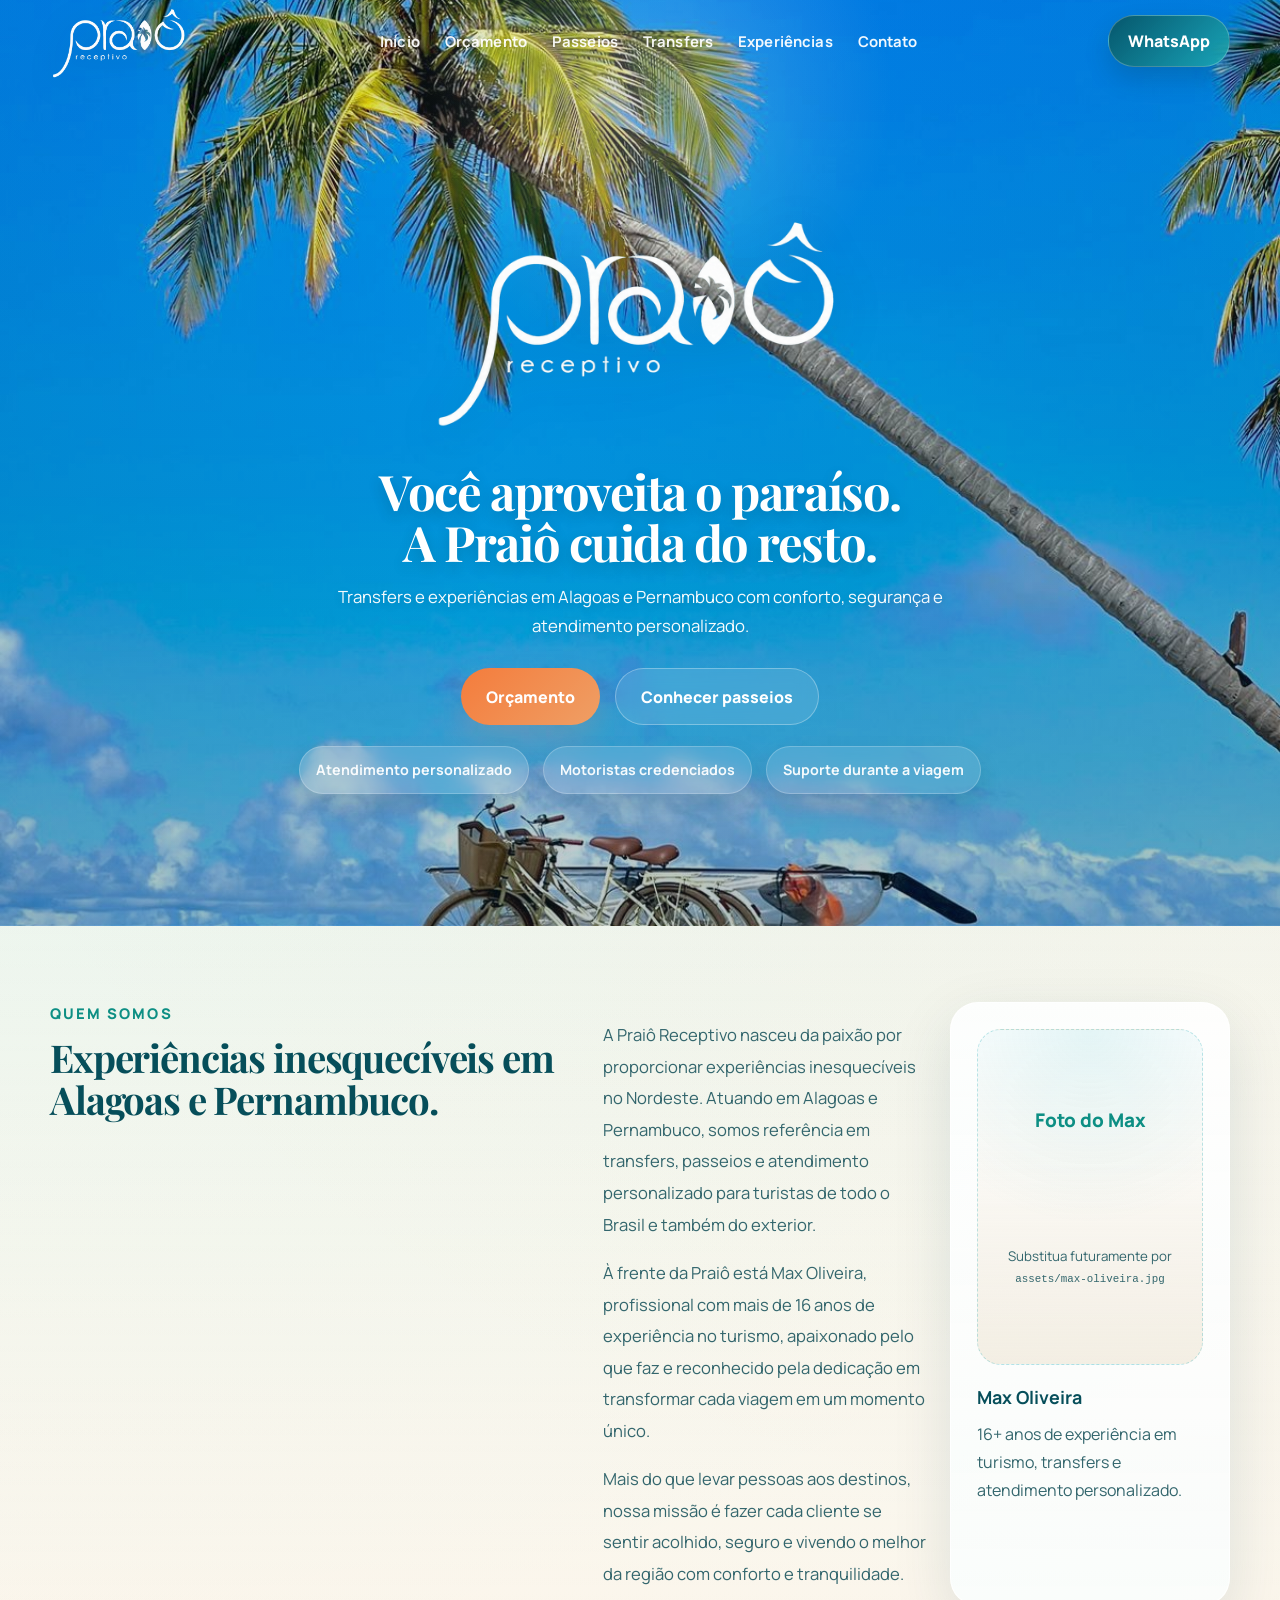
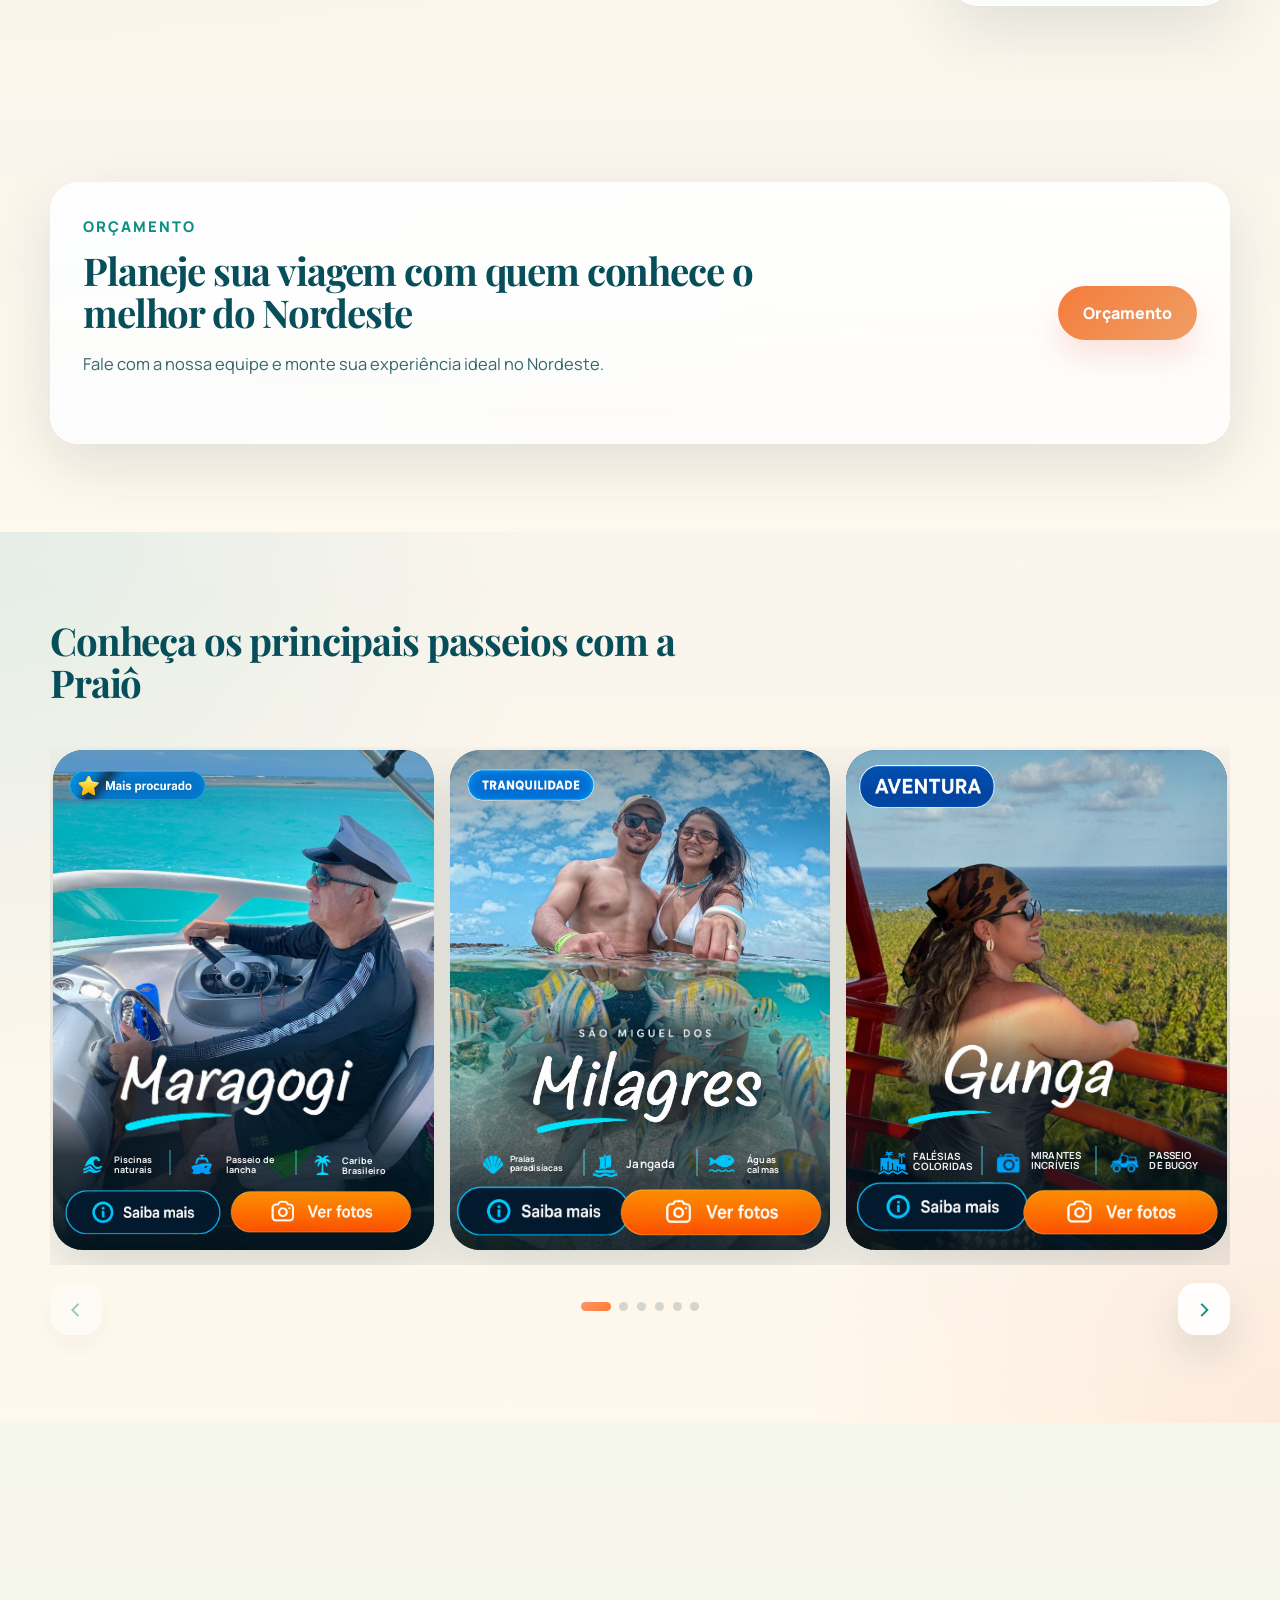
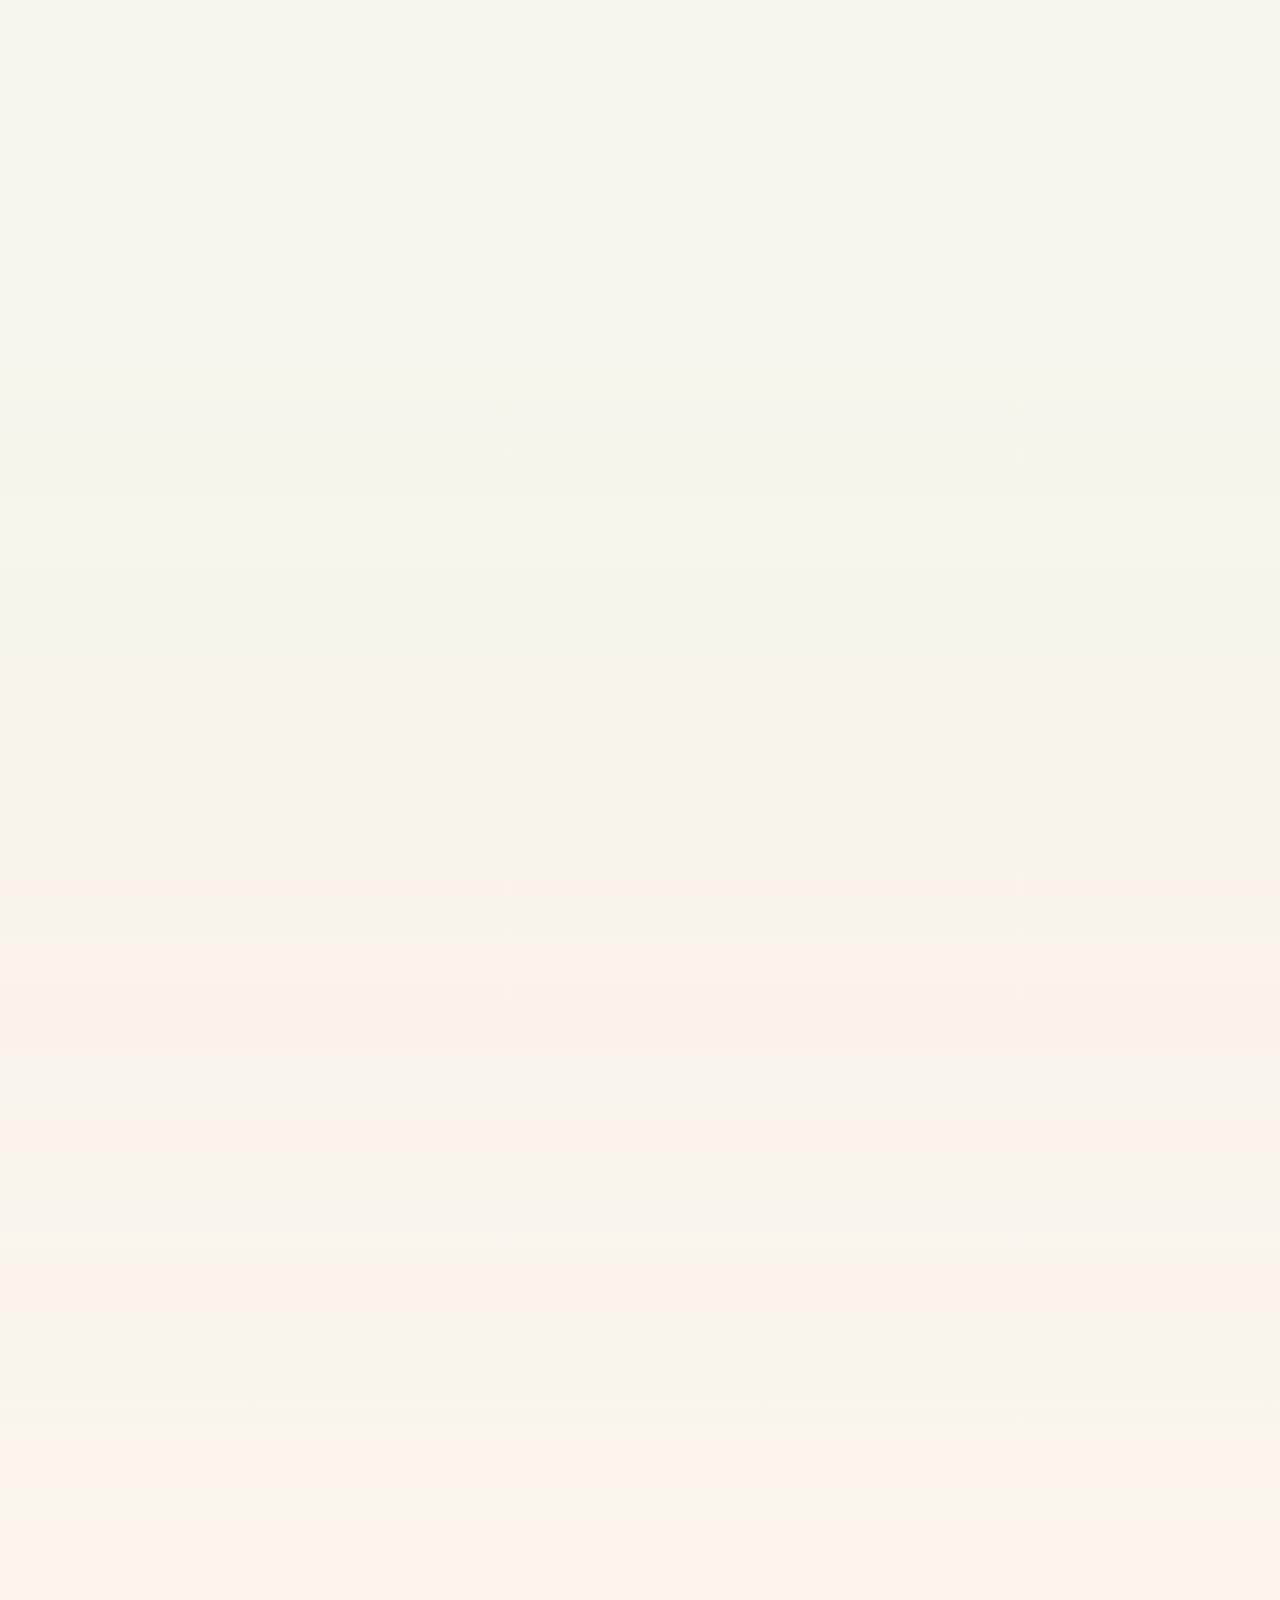
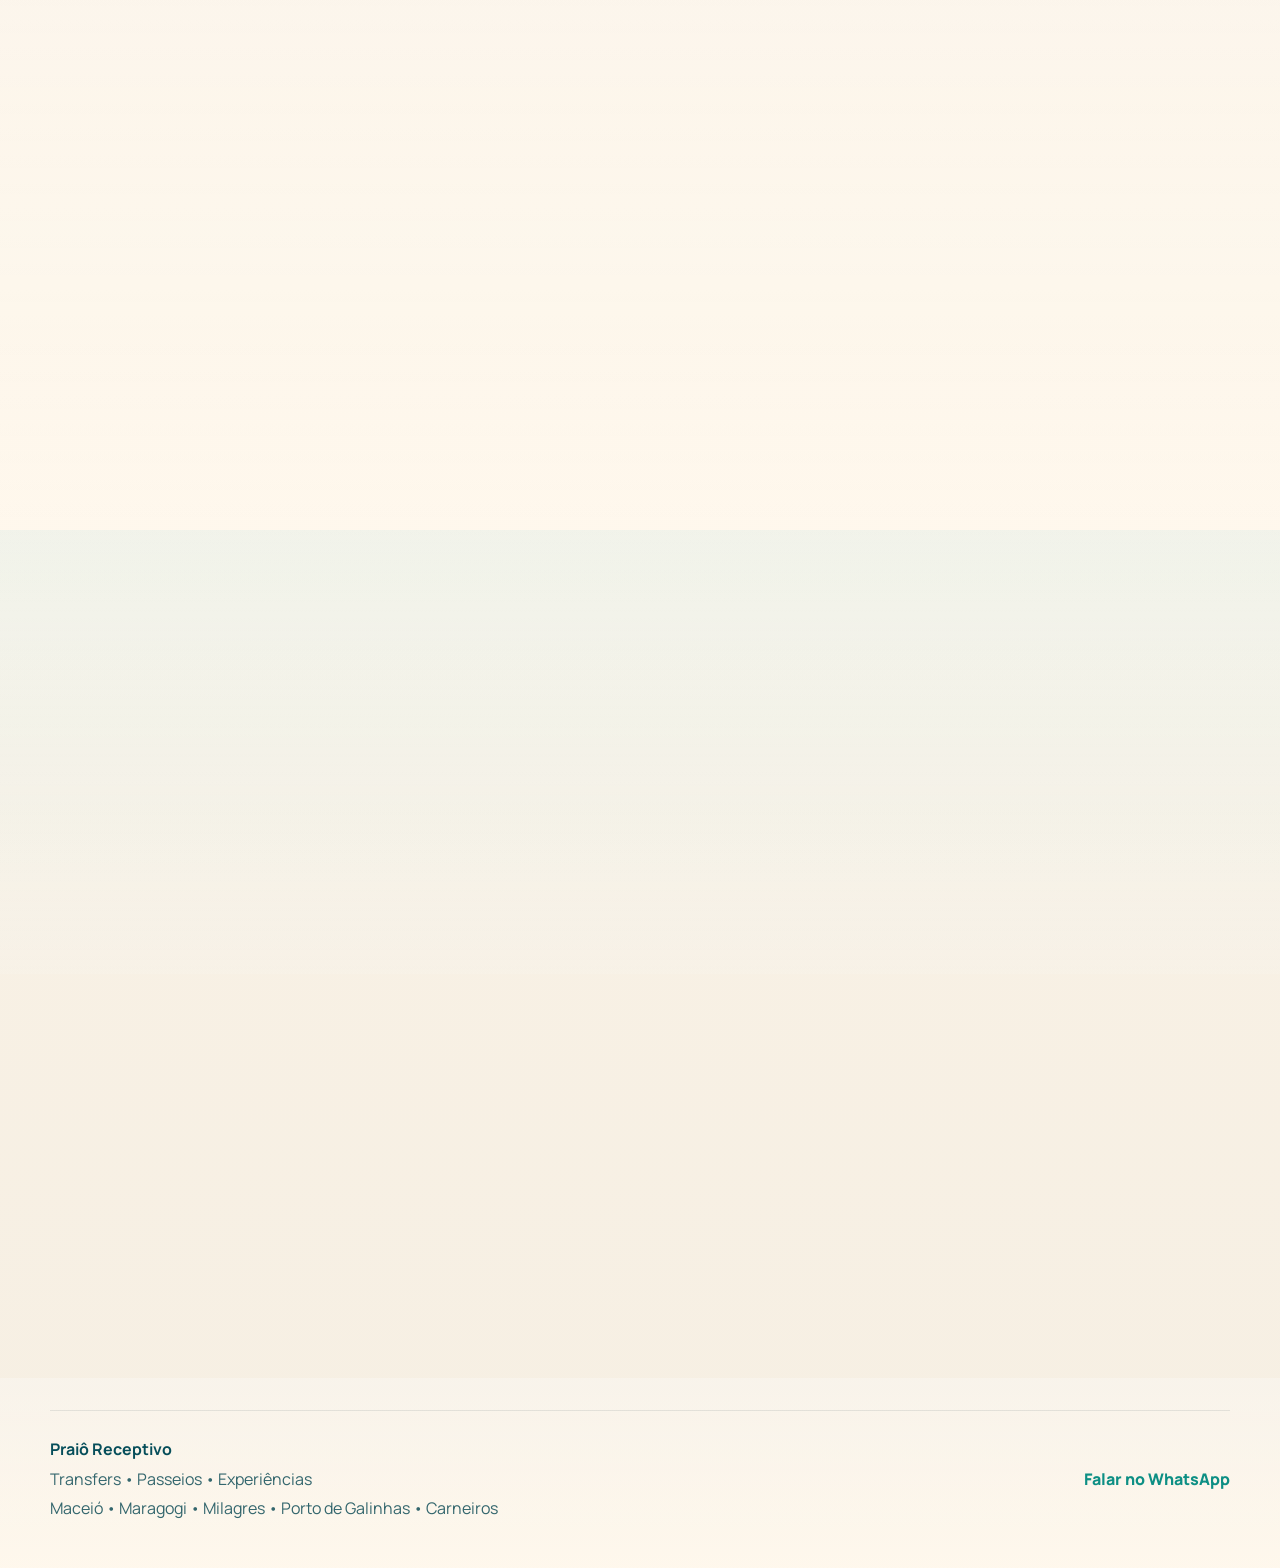
==== commit cd2075b7: "feat: aplicar layout premium e ferramenta ao card Gunga" ====
--- a/index.html
+++ b/index.html
@@ -280,19 +280,19 @@
                     </span>
 
                     <span class="gunga-home-card__highlight-icon gunga-home-card__highlight-icon--wave" aria-hidden="true">
+                      <img src="./assets/passeios/gunga-ui/falesia.PNG" alt="" loading="lazy">
+                    </span>
+                    <span class="gunga-home-card__highlight-text gunga-home-card__highlight-text--wave">FALÉSIAS COLORIDAS</span>
+
+                    <span class="gunga-home-card__highlight-icon gunga-home-card__highlight-icon--boat" aria-hidden="true">
+                      <img src="./assets/passeios/gunga-ui/mirante.PNG" alt="" loading="lazy">
+                    </span>
+                    <span class="gunga-home-card__highlight-text gunga-home-card__highlight-text--boat">MIRANTES INCRÍVEIS</span>
+
+                    <span class="gunga-home-card__highlight-icon gunga-home-card__highlight-icon--palm" aria-hidden="true">
                       <img src="./assets/passeios/gunga-ui/buggy.PNG" alt="" loading="lazy">
                     </span>
-                    <span class="gunga-home-card__highlight-text gunga-home-card__highlight-text--wave">Buggy</span>
-
-                    <span class="gunga-home-card__highlight-icon gunga-home-card__highlight-icon--boat" aria-hidden="true">
-                      <img src="./assets/passeios/gunga-ui/falesia.PNG" alt="" loading="lazy">
-                    </span>
-                    <span class="gunga-home-card__highlight-text gunga-home-card__highlight-text--boat">Falésias</span>
-
-                    <span class="gunga-home-card__highlight-icon gunga-home-card__highlight-icon--palm" aria-hidden="true">
-                      <img src="./assets/passeios/gunga-ui/mirante.PNG" alt="" loading="lazy">
-                    </span>
-                    <span class="gunga-home-card__highlight-text gunga-home-card__highlight-text--palm">Mirante</span>
+                    <span class="gunga-home-card__highlight-text gunga-home-card__highlight-text--palm">PASSEIO DE BUGGY</span>
 
                     <span class="gunga-home-card__highlight-separator gunga-home-card__highlight-separator--one" aria-hidden="true"></span>
                     <span class="gunga-home-card__highlight-separator gunga-home-card__highlight-separator--two" aria-hidden="true"></span>
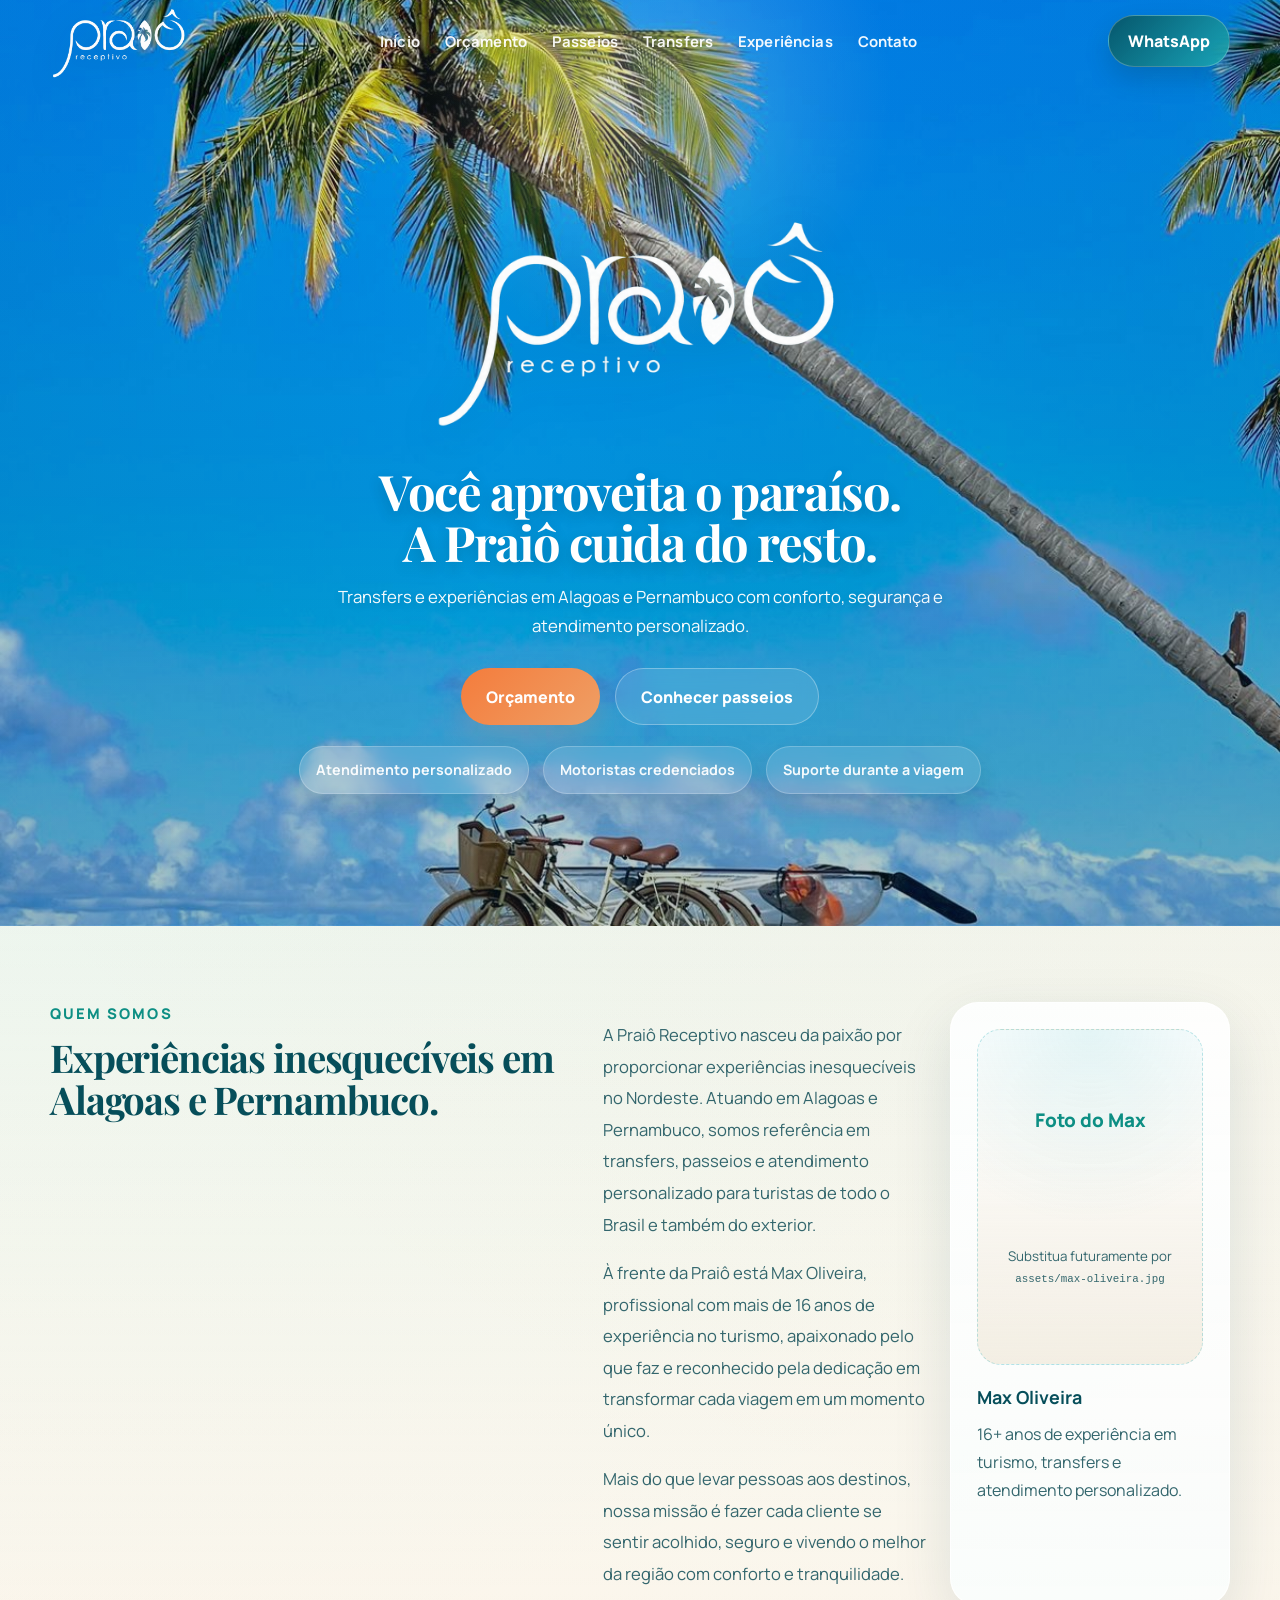
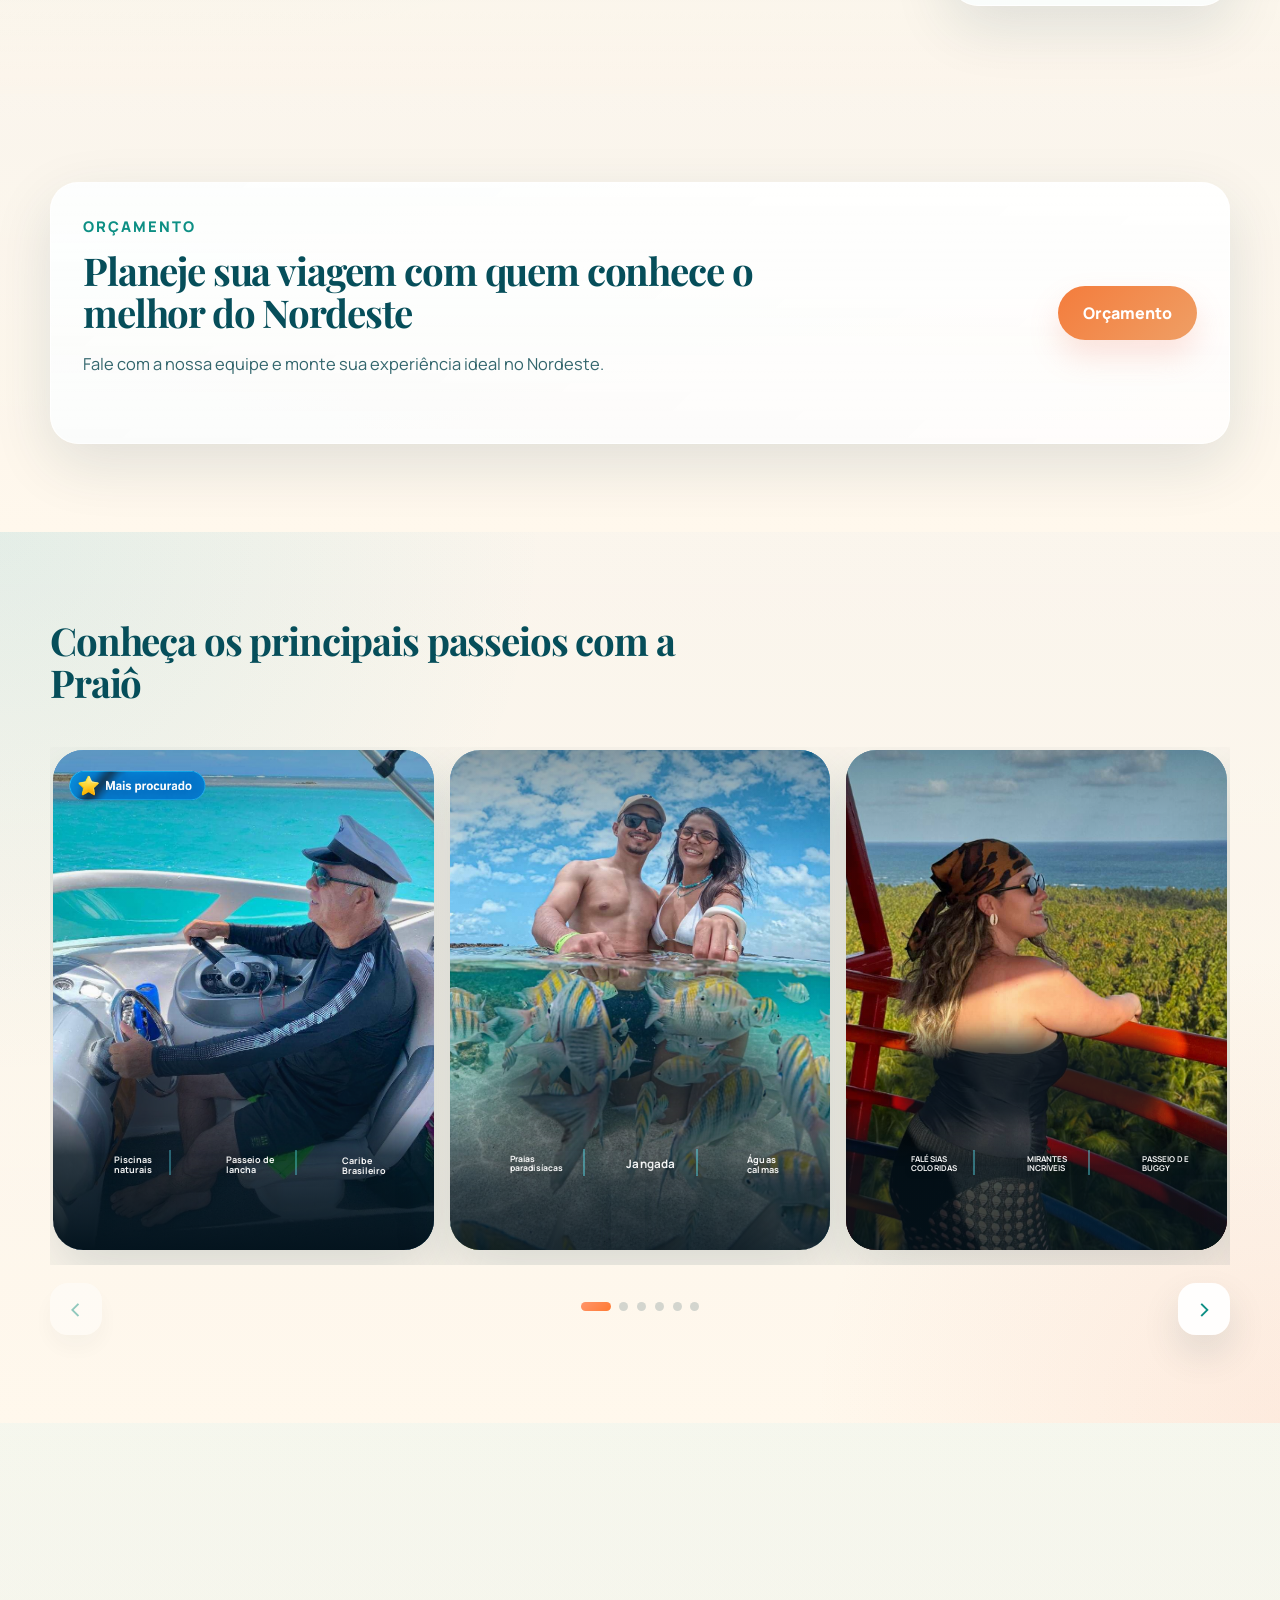
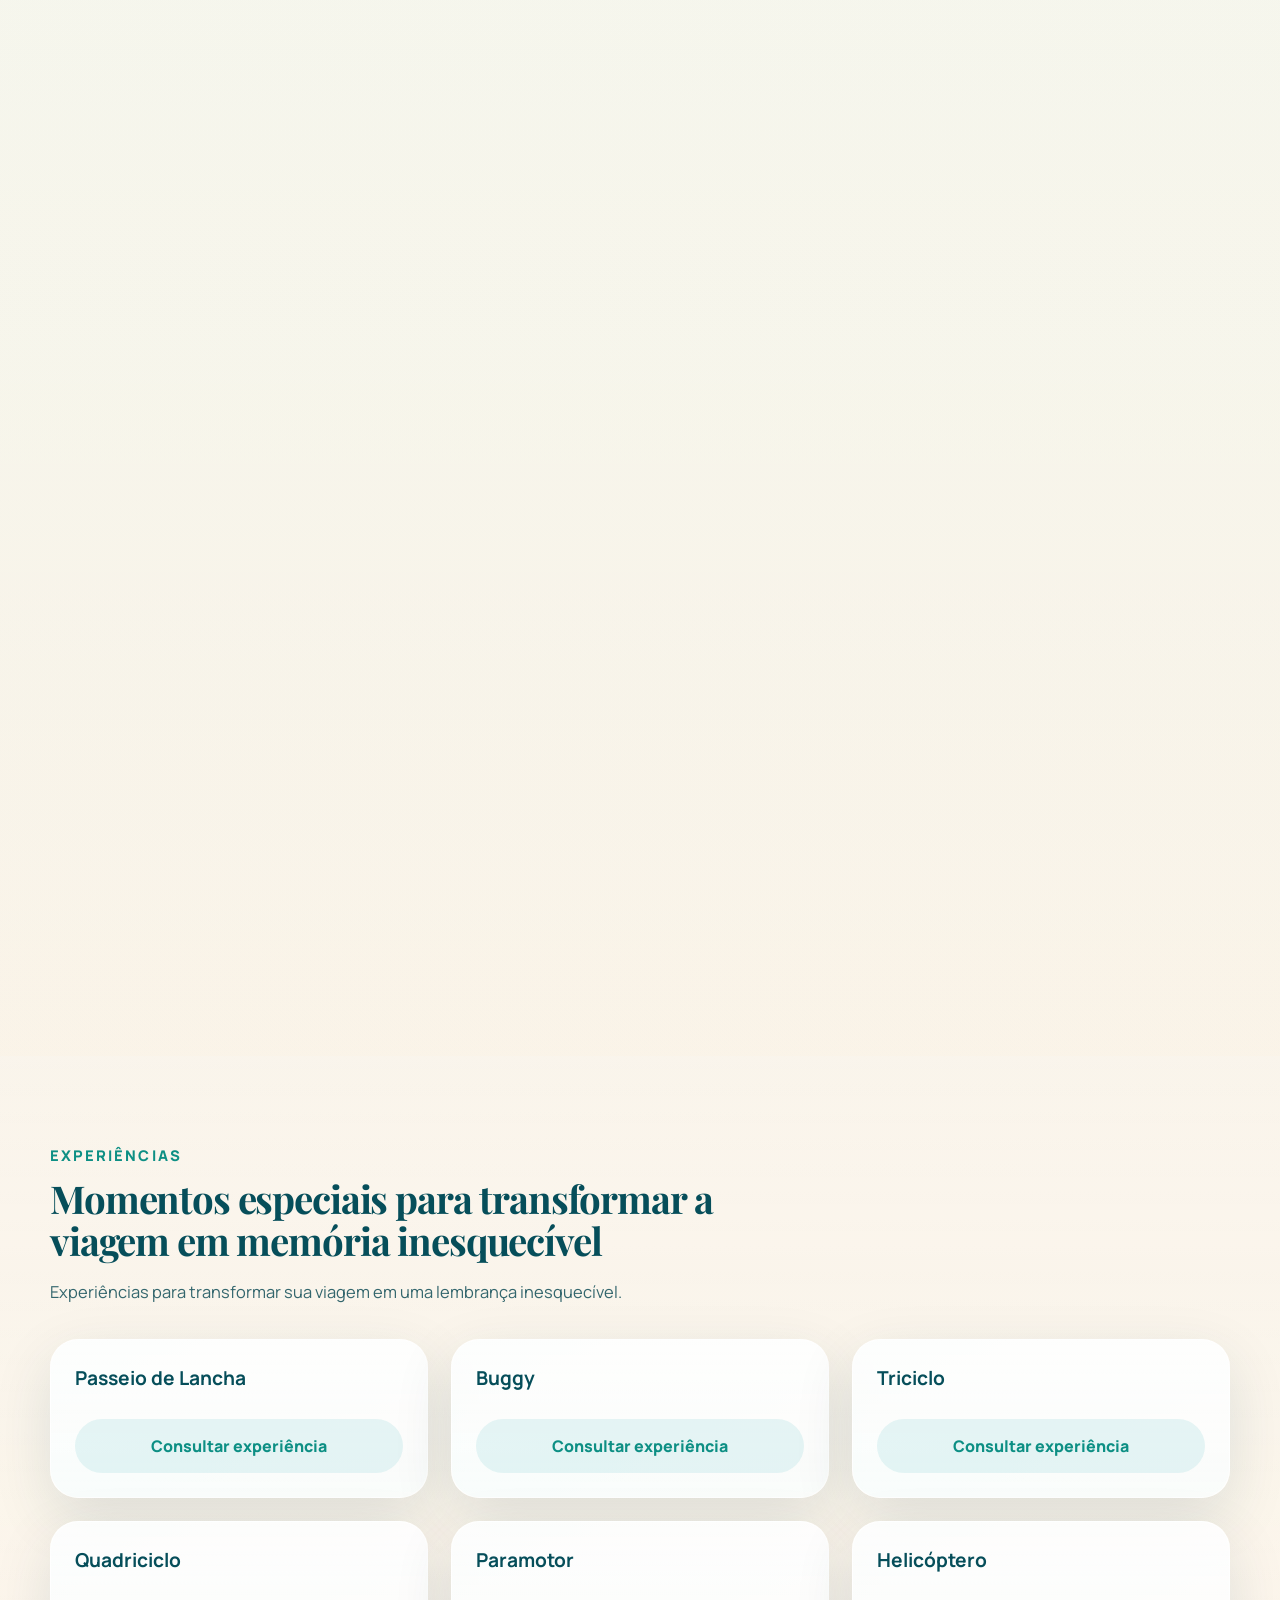
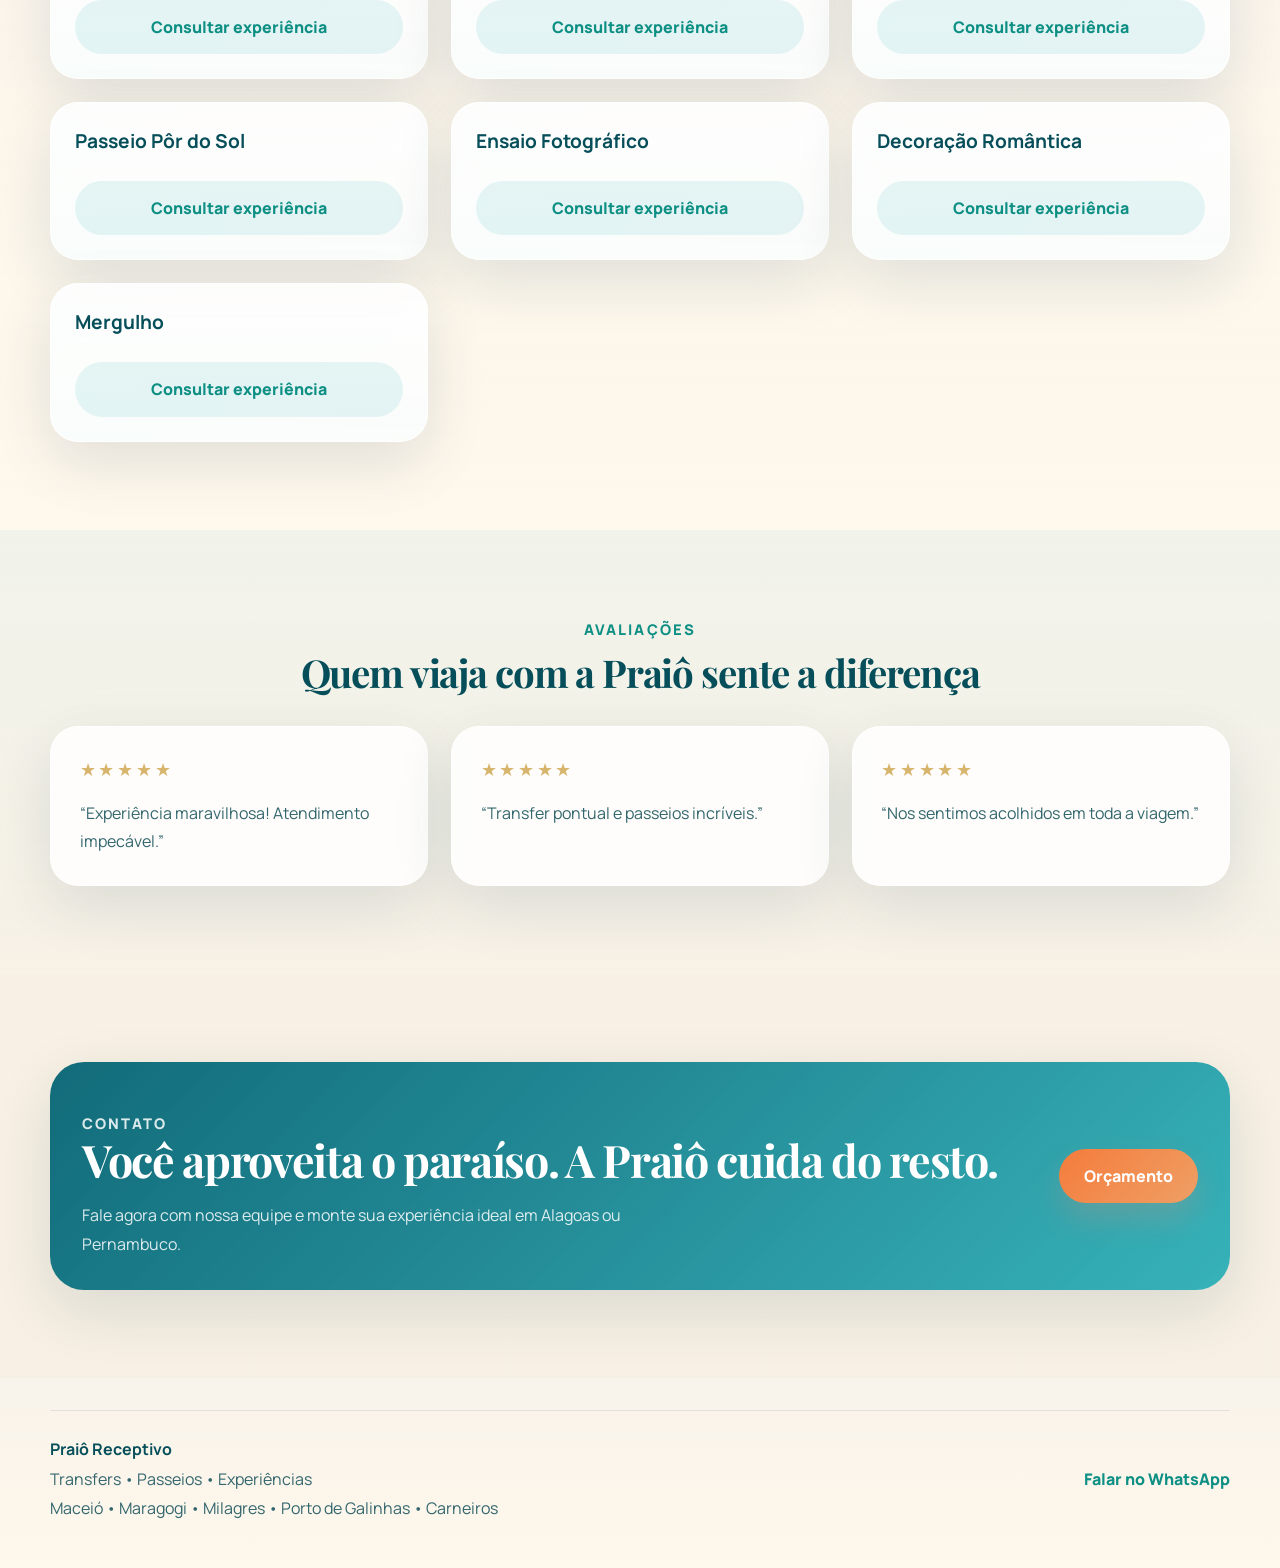
==== commit 9c464f46: "perf: otimizar imagens e carregamento mobile" ====
--- a/index.html
+++ b/index.html
@@ -15,7 +15,7 @@
     rel="stylesheet"
   >
   <meta name="theme-color" content="#1ca9b3">
-  <link rel="stylesheet" href="./style.css?v=20260604-milagres-sao">
+  <link rel="stylesheet" href="./style.css?v=20260604-perf-mobile">
 </head>
 <body>
   <header class="site-header">
@@ -199,7 +199,7 @@
                     <span class="maragogi-home-card__button-visual maragogi-home-card__button-visual--photos" aria-hidden="true">
                       <img class="maragogi-home-card__button-image" src="./assets/passeios/ui/ver-fotos.png" alt="" loading="lazy">
                     </span>
-                    <button class="maragogi-home-card__button-hotspot maragogi-home-card__button-hotspot--photos" type="button" aria-label="Ver fotos de Maragogi" data-home-gallery-trigger data-gallery-title="Maragogi" data-gallery-images="./assets/passeios/maragogi/maragogi-01.jpeg|./assets/passeios/maragogi/maragogi-02.jpeg|./assets/passeios/maragogi/maragogi-03.jpeg|./assets/passeios/maragogi/maragogi-04.jpeg|./assets/passeios/maragogi/maragogi-05.jpeg|./assets/passeios/maragogi/maragogi-06.jpeg|./assets/passeios/maragogi/maragogi-07.jpeg|./assets/passeios/maragogi/maragogi-08.jpeg|./assets/passeios/maragogi/maragogi-09.jpeg|./assets/passeios/maragogi/maragogi-10.jpeg|./assets/passeios/maragogi/maragogi-11.png|./assets/passeios/maragogi/maragogi-12.png|./assets/passeios/maragogi/maragogi-13.png|./assets/passeios/maragogi/maragogi-14.png|./assets/passeios/maragogi/maragogi-15.png|./assets/passeios/maragogi/maragogi-16.png|./assets/passeios/maragogi/maragogi-17.png">
+                    <button class="maragogi-home-card__button-hotspot maragogi-home-card__button-hotspot--photos" type="button" aria-label="Ver fotos de Maragogi" data-home-gallery-trigger data-gallery-title="Maragogi" data-gallery-images="./assets/passeios/optimized/maragogi/maragogi-01.jpg|./assets/passeios/optimized/maragogi/maragogi-02.jpg|./assets/passeios/optimized/maragogi/maragogi-03.jpg|./assets/passeios/optimized/maragogi/maragogi-04.jpg|./assets/passeios/optimized/maragogi/maragogi-05.jpg|./assets/passeios/optimized/maragogi/maragogi-06.jpg|./assets/passeios/optimized/maragogi/maragogi-07.jpg|./assets/passeios/optimized/maragogi/maragogi-08.jpg|./assets/passeios/optimized/maragogi/maragogi-09.jpg|./assets/passeios/optimized/maragogi/maragogi-10.jpg|./assets/passeios/maragogi/maragogi-11.png|./assets/passeios/maragogi/maragogi-12.png|./assets/passeios/maragogi/maragogi-13.png|./assets/passeios/maragogi/maragogi-14.png|./assets/passeios/maragogi/maragogi-15.png|./assets/passeios/maragogi/maragogi-16.png|./assets/passeios/maragogi/maragogi-17.png" data-gallery-fallback-images="./assets/passeios/maragogi/maragogi-01.jpeg|./assets/passeios/maragogi/maragogi-02.jpeg|./assets/passeios/maragogi/maragogi-03.jpeg|./assets/passeios/maragogi/maragogi-04.jpeg|./assets/passeios/maragogi/maragogi-05.jpeg|./assets/passeios/maragogi/maragogi-06.jpeg|./assets/passeios/maragogi/maragogi-07.jpeg|./assets/passeios/maragogi/maragogi-08.jpeg|./assets/passeios/maragogi/maragogi-09.jpeg|./assets/passeios/maragogi/maragogi-10.jpeg|./assets/passeios/maragogi/maragogi-11.png|./assets/passeios/maragogi/maragogi-12.png|./assets/passeios/maragogi/maragogi-13.png|./assets/passeios/maragogi/maragogi-14.png|./assets/passeios/maragogi/maragogi-15.png|./assets/passeios/maragogi/maragogi-16.png|./assets/passeios/maragogi/maragogi-17.png">
                       <span class="home-tour-card__sr-only">Ver fotos</span>
                     </button>
                   </div>
@@ -255,7 +255,7 @@
                     <span class="milagres-home-card__button-visual milagres-home-card__button-visual--photos" aria-hidden="true">
                       <img class="milagres-home-card__button-image" src="./assets/passeios/milagres-ui/botao-ver-fotos.png" alt="" loading="lazy">
                     </span>
-                    <button class="milagres-home-card__button-hotspot milagres-home-card__button-hotspot--photos" type="button" aria-label="Ver fotos de São Miguel dos Milagres" data-home-gallery-trigger data-gallery-title="São Miguel dos Milagres" data-gallery-images="./assets/passeios/milagres/milagres-01.jpeg|./assets/passeios/milagres/milagres-02.jpeg|./assets/passeios/milagres/milagres-03.jpeg|./assets/passeios/milagres/milagres-04.jpeg|./assets/passeios/milagres/milagres-05.jpeg|./assets/passeios/milagres/milagres-06.jpeg">
+                    <button class="milagres-home-card__button-hotspot milagres-home-card__button-hotspot--photos" type="button" aria-label="Ver fotos de São Miguel dos Milagres" data-home-gallery-trigger data-gallery-title="São Miguel dos Milagres" data-gallery-images="./assets/passeios/optimized/milagres/milagres-01.jpg|./assets/passeios/optimized/milagres/milagres-02.jpg|./assets/passeios/optimized/milagres/milagres-03.jpg|./assets/passeios/optimized/milagres/milagres-04.jpg|./assets/passeios/optimized/milagres/milagres-05.jpg|./assets/passeios/optimized/milagres/milagres-06.jpg" data-gallery-fallback-images="./assets/passeios/milagres/milagres-01.jpeg|./assets/passeios/milagres/milagres-02.jpeg|./assets/passeios/milagres/milagres-03.jpeg|./assets/passeios/milagres/milagres-04.jpeg|./assets/passeios/milagres/milagres-05.jpeg|./assets/passeios/milagres/milagres-06.jpeg">
                       <span class="home-tour-card__sr-only">Ver fotos</span>
                     </button>
                   </div>
@@ -307,7 +307,7 @@
                     <span class="gunga-home-card__button-visual gunga-home-card__button-visual--photos" aria-hidden="true">
                       <img class="gunga-home-card__button-image" src="./assets/passeios/gunga-ui/botao-ver-fotos.png" alt="" loading="lazy">
                     </span>
-                    <button class="gunga-home-card__button-hotspot gunga-home-card__button-hotspot--photos" type="button" aria-label="Ver fotos de Gunga, Francês e Barra de São Miguel" data-home-gallery-trigger data-gallery-title="Gunga, Francês e Barra de São Miguel" data-gallery-images="./assets/passeios/gunga/gunga-01.jpeg|./assets/passeios/gunga/gunga-02.jpeg|./assets/passeios/gunga/gunga-03.jpeg|./assets/passeios/gunga/gunga-04.jpeg|./assets/passeios/gunga/gunga-05.jpeg|./assets/passeios/gunga/gunga-06.jpeg">
+                    <button class="gunga-home-card__button-hotspot gunga-home-card__button-hotspot--photos" type="button" aria-label="Ver fotos de Gunga, Francês e Barra de São Miguel" data-home-gallery-trigger data-gallery-title="Gunga, Francês e Barra de São Miguel" data-gallery-images="./assets/passeios/optimized/gunga/gunga-01.jpg|./assets/passeios/optimized/gunga/gunga-02.jpg|./assets/passeios/optimized/gunga/gunga-03.jpg|./assets/passeios/optimized/gunga/gunga-04.jpg|./assets/passeios/optimized/gunga/gunga-05.jpg|./assets/passeios/optimized/gunga/gunga-06.jpg" data-gallery-fallback-images="./assets/passeios/gunga/gunga-01.jpeg|./assets/passeios/gunga/gunga-02.jpeg|./assets/passeios/gunga/gunga-03.jpeg|./assets/passeios/gunga/gunga-04.jpeg|./assets/passeios/gunga/gunga-05.jpeg|./assets/passeios/gunga/gunga-06.jpeg">
                       <span class="home-tour-card__sr-only">Ver fotos</span>
                     </button>
                   </div>
@@ -632,6 +632,6 @@
     </div>
   </footer>
 
-  <script src="./script.js?v=20260604-milagres-sao"></script>
+  <script src="./script.js?v=20260604-perf-mobile"></script>
 </body>
 </html>
--- a/style.css
+++ b/style.css
@@ -204,73 +204,73 @@
   --gunga-card-stage-width: 100%;
   --gunga-card-stage-height: 100%;
   --gunga-card-stage-offset-y: 0px;
-  --gunga-bg-position-x: 52%;
-  --gunga-bg-position-y: 50%;
-  --gunga-bg-zoom: 118%;
-  --gunga-badge-x: -3.8%;
-  --gunga-badge-y: 1.6%;
-  --gunga-badge-width: 57%;
-  --gunga-badge-height: 13.5%;
-  --gunga-badge-scale: 0.88;
+  --gunga-bg-position-x: 47%;
+  --gunga-bg-position-y: 78%;
+  --gunga-bg-zoom: 117%;
+  --gunga-badge-x: -2.4%;
+  --gunga-badge-y: 2.8%;
+  --gunga-badge-width: 63.6%;
+  --gunga-badge-height: 12.6%;
+  --gunga-badge-scale: 0.67;
   --gunga-title-x: 10.8%;
   --gunga-title-y: 56.4%;
   --gunga-title-width: 73%;
   --gunga-title-height: 18.4%;
   --gunga-title-scale: 1;
-  --gunga-title-shadow-x: 7.5%;
-  --gunga-title-shadow-y: 58.3%;
-  --gunga-title-shadow-width: 79%;
-  --gunga-title-shadow-height: 13.4%;
-  --gunga-title-shadow-opacity: 0.58;
-  --gunga-title-shadow-blur: 24px;
+  --gunga-title-shadow-x: 13.9%;
+  --gunga-title-shadow-y: 57.6%;
+  --gunga-title-shadow-width: 70.4%;
+  --gunga-title-shadow-height: 16.9%;
+  --gunga-title-shadow-opacity: 0.79;
+  --gunga-title-shadow-blur: 12px;
   --gunga-title-shadow-radius: 28px;
-  --gunga-accent-x: 11%;
-  --gunga-accent-y: 70.3%;
+  --gunga-accent-x: 24.3%;
+  --gunga-accent-y: 69.4%;
   --gunga-accent-width: 25%;
   --gunga-accent-height: 5.4%;
   --gunga-accent-scale: 1.25;
   --gunga-icons-scale: 1.06;
-  --gunga-wave-icon-x: 6.8%;
-  --gunga-wave-icon-y: 75.4%;
-  --gunga-wave-icon-width: 10.5%;
-  --gunga-wave-icon-height: 14.5%;
-  --gunga-wave-text-x: 17%;
-  --gunga-wave-text-y: 80.1%;
-  --gunga-wave-text-width: 13.5%;
-  --gunga-wave-text-font-size: 10px;
-  --gunga-boat-icon-x: 37.8%;
-  --gunga-boat-icon-y: 75.4%;
+  --gunga-wave-icon-x: 5%;
+  --gunga-wave-icon-y: 75.5%;
+  --gunga-wave-icon-width: 9.6%;
+  --gunga-wave-icon-height: 13.6%;
+  --gunga-wave-text-x: 16.4%;
+  --gunga-wave-text-y: 81%;
+  --gunga-wave-text-width: 11.3%;
+  --gunga-wave-text-font-size: 8px;
+  --gunga-boat-icon-x: 36.2%;
+  --gunga-boat-icon-y: 75.5%;
   --gunga-boat-icon-width: 9.6%;
   --gunga-boat-icon-height: 14.5%;
-  --gunga-boat-text-x: 48%;
-  --gunga-boat-text-y: 80.1%;
-  --gunga-boat-text-width: 14%;
-  --gunga-boat-text-font-size: 9.8px;
-  --gunga-palm-icon-x: 68.2%;
-  --gunga-palm-icon-y: 75.4%;
+  --gunga-boat-text-x: 46.8%;
+  --gunga-boat-text-y: 81%;
+  --gunga-boat-text-width: 19.7%;
+  --gunga-boat-text-font-size: 8.1px;
+  --gunga-palm-icon-x: 65.6%;
+  --gunga-palm-icon-y: 75.5%;
   --gunga-palm-icon-width: 9.8%;
   --gunga-palm-icon-height: 14.5%;
-  --gunga-palm-text-x: 79.1%;
-  --gunga-palm-text-y: 80.1%;
-  --gunga-palm-text-width: 13.8%;
-  --gunga-palm-text-font-size: 9.8px;
-  --gunga-separator-1-x: 35.4%;
-  --gunga-separator-1-y: 79.2%;
+  --gunga-palm-text-x: 77.1%;
+  --gunga-palm-text-y: 81%;
+  --gunga-palm-text-width: 13.7%;
+  --gunga-palm-text-font-size: 8px;
+  --gunga-separator-1-x: 33.4%;
+  --gunga-separator-1-y: 80%;
   --gunga-separator-1-width: 2px;
-  --gunga-separator-1-height: 5.8%;
+  --gunga-separator-1-height: 5%;
   --gunga-separator-1-opacity: 0.75;
-  --gunga-separator-2-x: 65.5%;
-  --gunga-separator-2-y: 79.2%;
+  --gunga-separator-2-x: 63.5%;
+  --gunga-separator-2-y: 80%;
   --gunga-separator-2-width: 2px;
-  --gunga-separator-2-height: 5.8%;
+  --gunga-separator-2-height: 5%;
   --gunga-separator-2-opacity: 0.75;
-  --gunga-info-button-x: -1.2%;
-  --gunga-info-button-y: 82.2%;
-  --gunga-info-button-width: 53%;
+  --gunga-info-button-x: -0.2%;
+  --gunga-info-button-y: 83.2%;
+  --gunga-info-button-width: 47.5%;
   --gunga-info-button-height: 19%;
   --gunga-photos-button-x: 44%;
   --gunga-photos-button-y: 85%;
-  --gunga-photos-button-width: 56%;
+  --gunga-photos-button-width: 54.2%;
   --gunga-photos-button-height: 15.4%;
   --gunga-info-hotspot-x: 4%;
   --gunga-info-hotspot-y: 86.5%;
@@ -280,11 +280,11 @@
   --gunga-photos-hotspot-y: 86.5%;
   --gunga-photos-hotspot-width: 48.5%;
   --gunga-photos-hotspot-height: 9.4%;
-  --gunga-overlay-mid-stop: 63%;
-  --gunga-overlay-bottom-start: 84%;
-  --gunga-overlay-top-opacity: 0.18;
-  --gunga-overlay-mid-opacity: 0.04;
-  --gunga-overlay-bottom-opacity: 0.92;
+  --gunga-overlay-mid-stop: 70%;
+  --gunga-overlay-bottom-start: 83%;
+  --gunga-overlay-top-opacity: 0.37;
+  --gunga-overlay-mid-opacity: 0;
+  --gunga-overlay-bottom-opacity: 0.79;
 }
 
 * {
@@ -1737,6 +1737,17 @@
   pointer-events: none;
 }
 
+.maragogi-home-card__bg::before {
+  content: "";
+  position: absolute;
+  inset: 0;
+  background-image: url("./assets/passeios/optimized/maragogi/maragogi-card.jpg");
+  background-repeat: no-repeat;
+  background-size: var(--maragogi-bg-zoom) auto;
+  background-position: var(--maragogi-bg-position-x) var(--maragogi-bg-position-y);
+  pointer-events: none;
+}
+
 .maragogi-home-card__overlay {
   position: absolute;
   inset: 0;
@@ -1997,6 +2008,17 @@
   pointer-events: none;
 }
 
+.milagres-home-card__bg::before {
+  content: "";
+  position: absolute;
+  inset: 0;
+  background-image: url("./assets/passeios/optimized/milagres/milagres-card.jpg");
+  background-repeat: no-repeat;
+  background-size: var(--milagres-bg-zoom) auto;
+  background-position: var(--milagres-bg-position-x) var(--milagres-bg-position-y);
+  pointer-events: none;
+}
+
 .milagres-home-card__overlay {
   position: absolute;
   inset: 0;
@@ -2286,6 +2308,17 @@
   height: 100%;
   display: block;
   background-image: url("./assets/passeios/gunga/gunga-02.jpeg");
+  background-repeat: no-repeat;
+  background-size: var(--gunga-bg-zoom) auto;
+  background-position: var(--gunga-bg-position-x) var(--gunga-bg-position-y);
+  pointer-events: none;
+}
+
+.gunga-home-card__bg::before {
+  content: "";
+  position: absolute;
+  inset: 0;
+  background-image: url("./assets/passeios/optimized/gunga/gunga-card.jpg");
   background-repeat: no-repeat;
   background-size: var(--gunga-bg-zoom) auto;
   background-position: var(--gunga-bg-position-x) var(--gunga-bg-position-y);
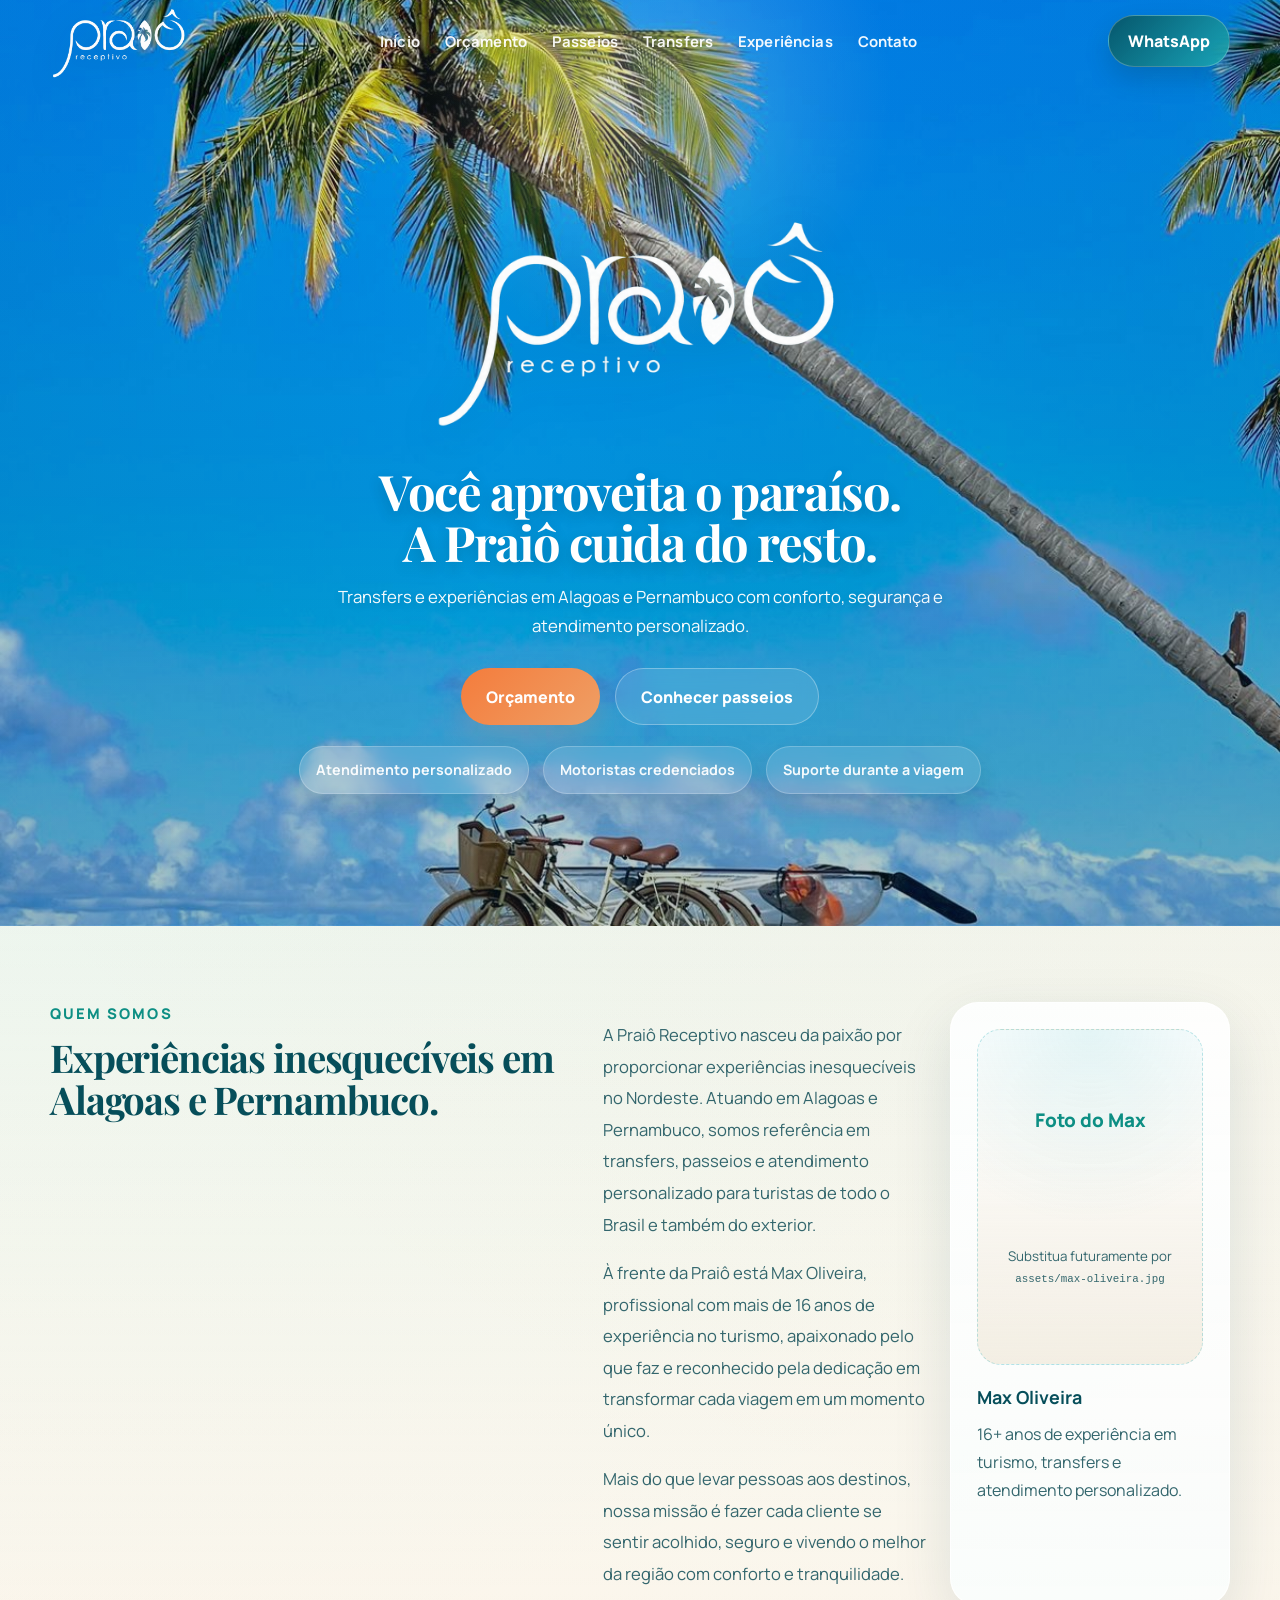
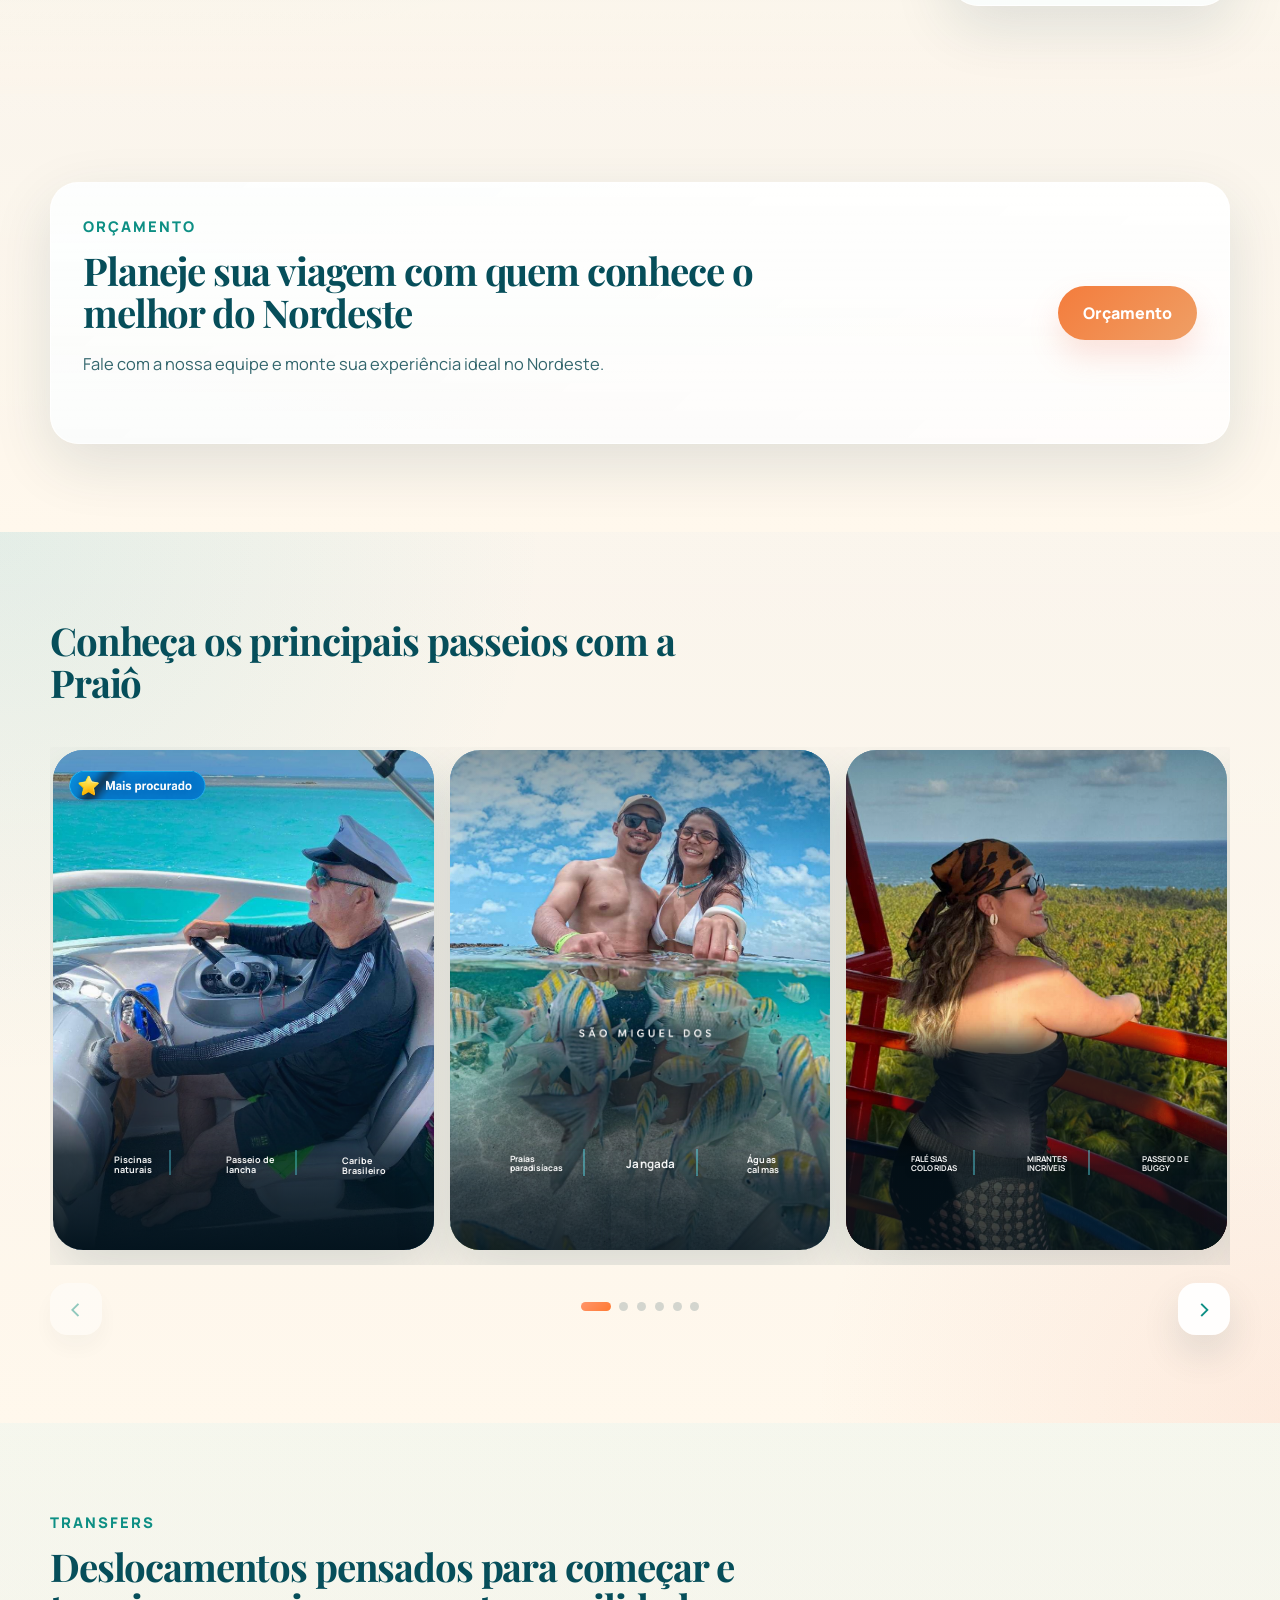
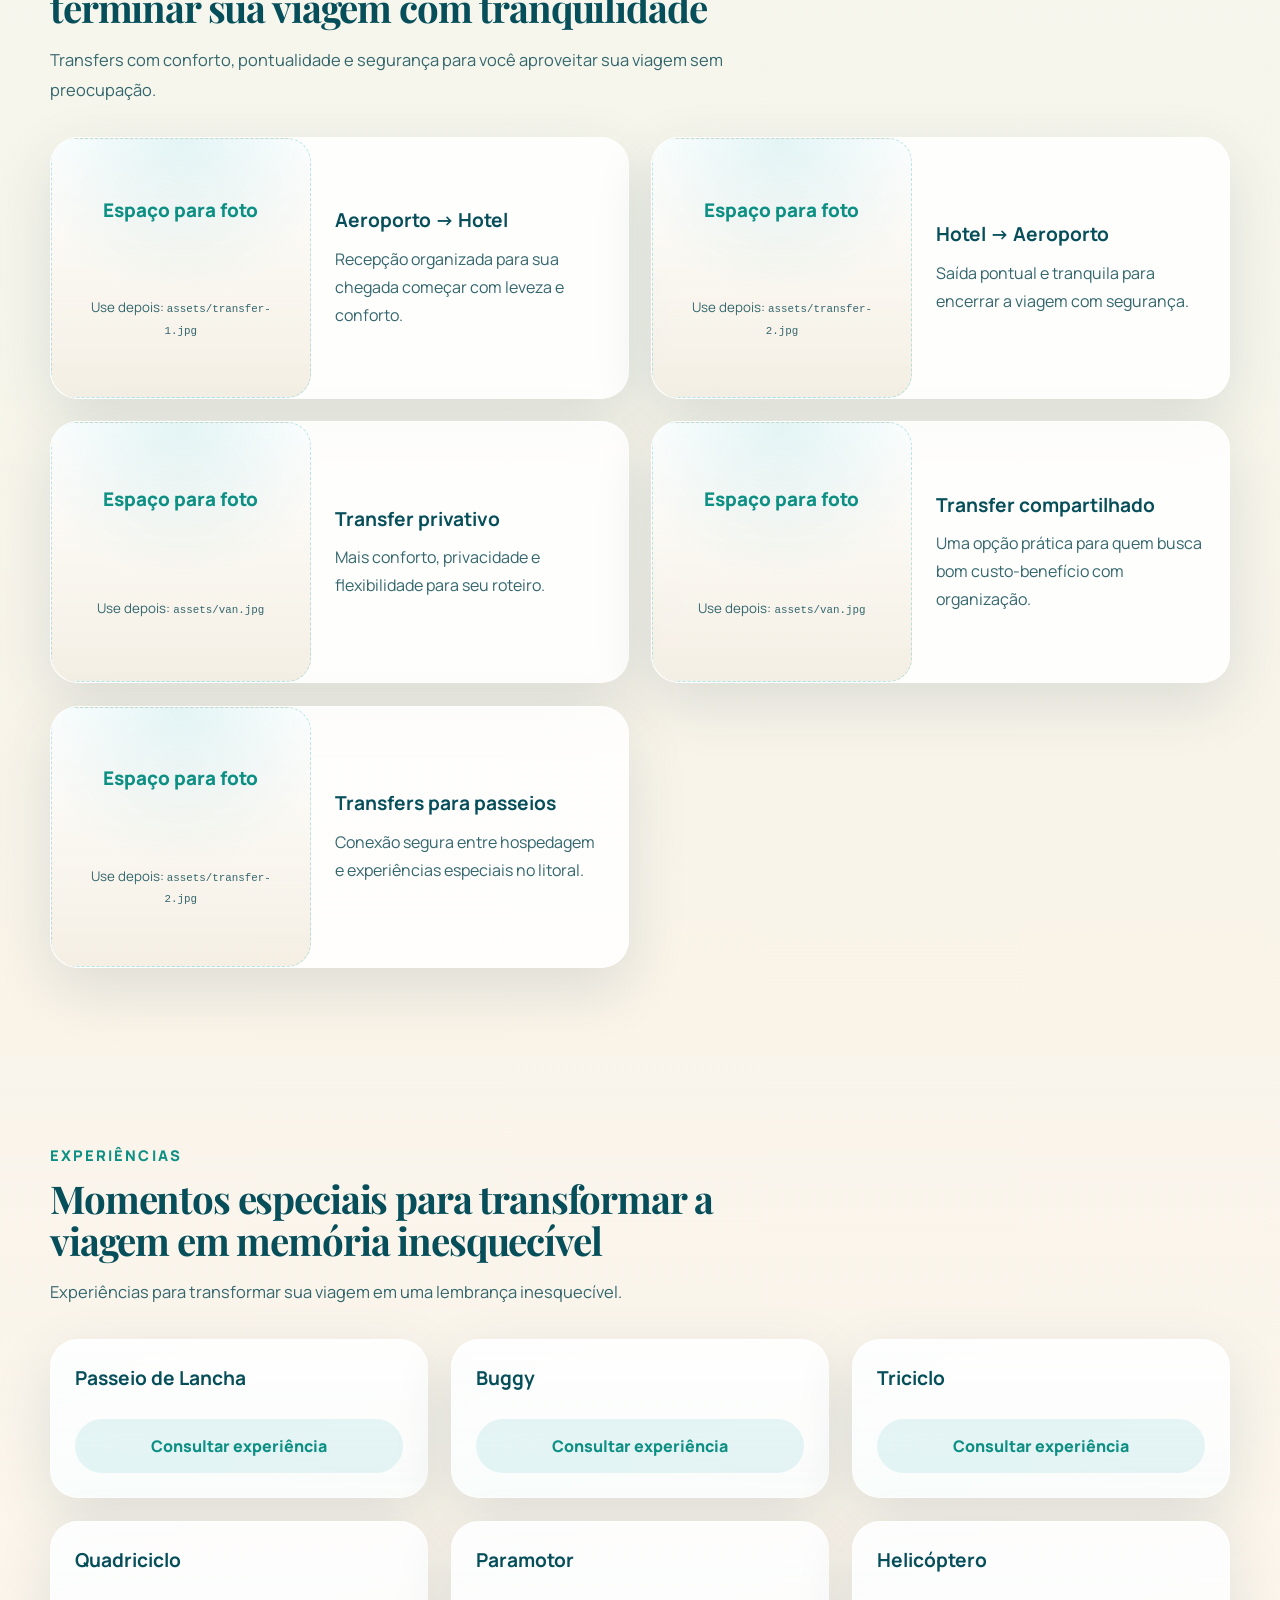
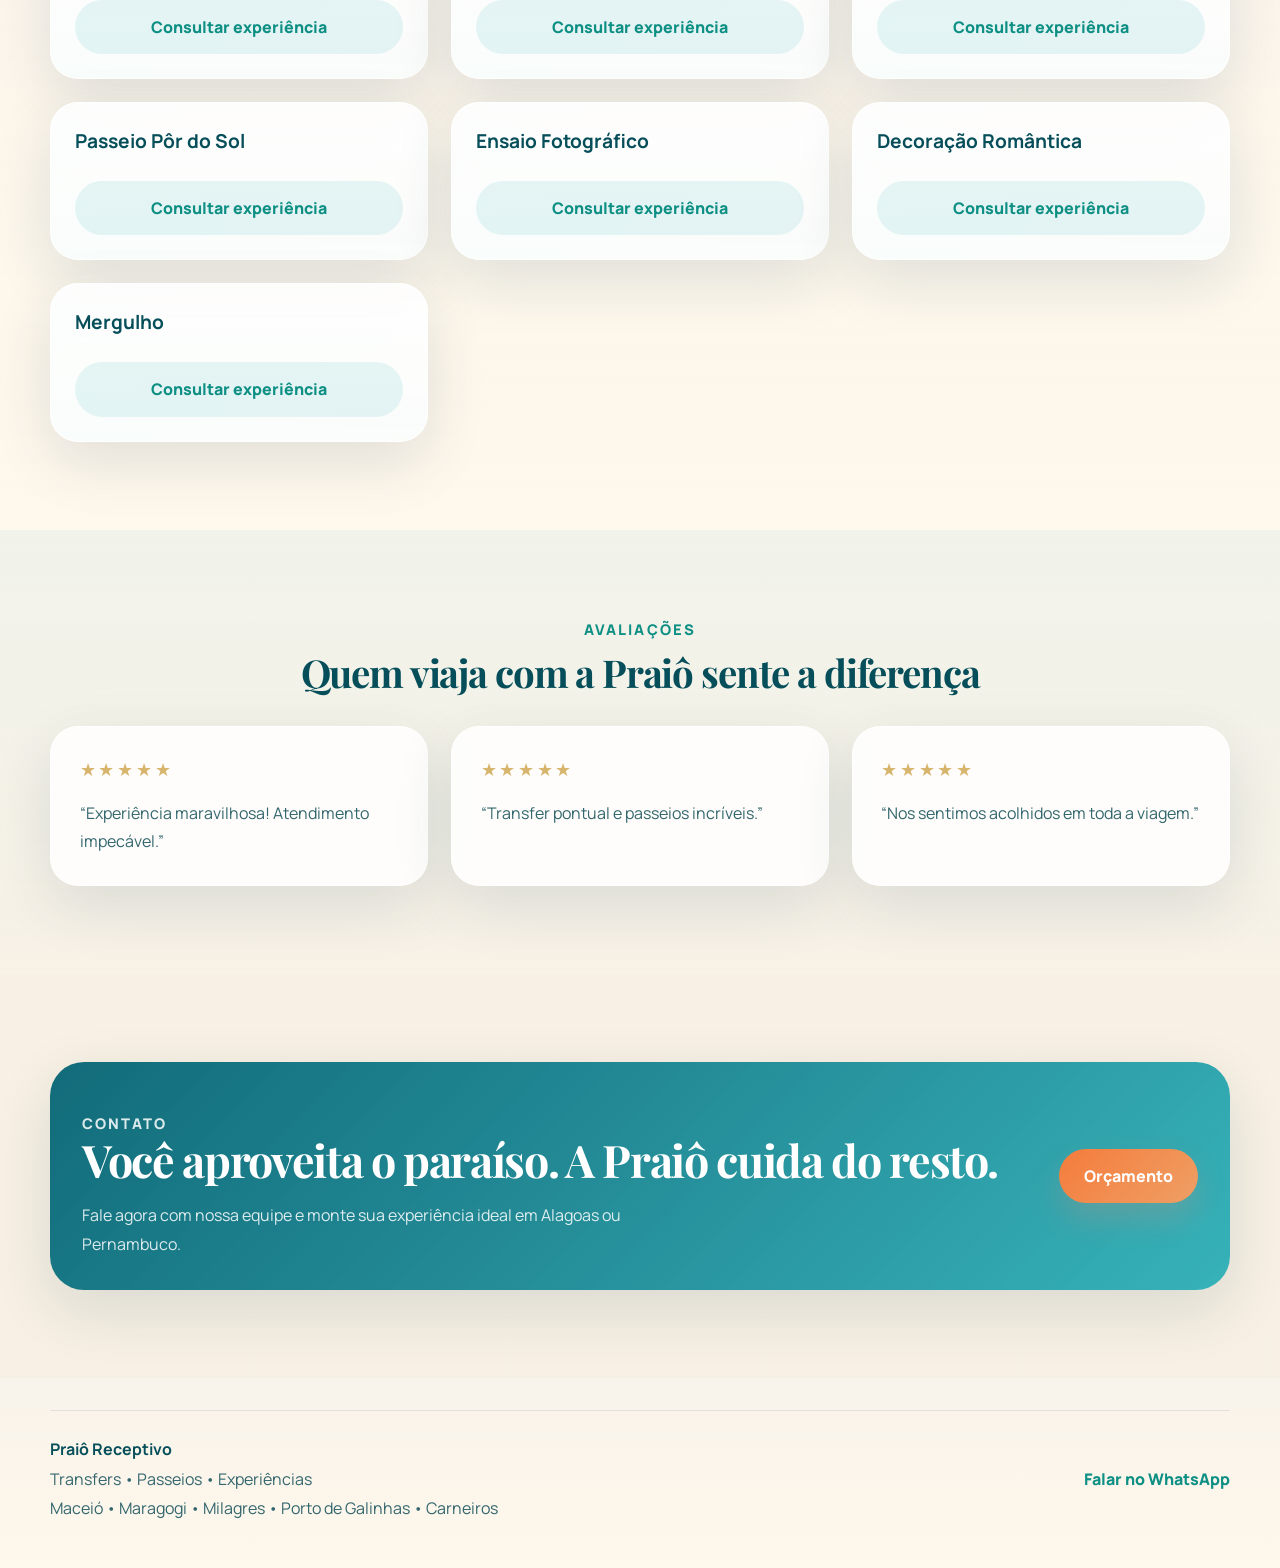
==== commit ad96924f: "feat: aplicar layout premium e ferramenta ao card Ipioca" ====
--- a/index.html
+++ b/index.html
@@ -316,37 +316,52 @@
             </article>
 
             <article class="home-tour-card" data-carousel-item>
-              <div class="home-tour-card__image premium-tour-card premium-tour-card--nikolas">
-                <div class="premium-tour-card__bg" aria-hidden="true"></div>
-                <div class="premium-tour-card__overlay">
-                  <span class="premium-tour-card__badge">Família</span>
-                  <div class="premium-tour-card__body">
-                    <h3 class="premium-tour-card__title premium-tour-card__title--compact">Capitão Nikolas</h3>
-                    <span class="premium-tour-card__accent" aria-hidden="true">
-                      <img src="./assets/passeios/ui/traco.png" alt="" loading="lazy">
-                    </span>
-                    <div class="premium-tour-card__benefits" aria-label="Destaques do passeio">
-                      <div class="premium-tour-card__benefit">
-                        <span class="premium-tour-card__benefit-icon" aria-hidden="true"><img src="./assets/passeios/ui/onda.png" alt="" loading="lazy"></span>
-                        <span class="premium-tour-card__benefit-text">Estrutura</span>
-                      </div>
-                      <div class="premium-tour-card__benefit premium-tour-card__benefit--with-separator">
-                        <span class="premium-tour-card__benefit-icon" aria-hidden="true"><img src="./assets/passeios/ui/barco.png" alt="" loading="lazy"></span>
-                        <span class="premium-tour-card__benefit-text">Conforto</span>
-                      </div>
-                      <div class="premium-tour-card__benefit premium-tour-card__benefit--with-separator">
-                        <span class="premium-tour-card__benefit-icon" aria-hidden="true"><img src="./assets/passeios/ui/coqueiro.png" alt="" loading="lazy"></span>
-                        <span class="premium-tour-card__benefit-text">Diversão</span>
-                      </div>
-                    </div>
-                    <div class="premium-tour-card__actions">
-                      <a class="premium-tour-card__action" href="./passeios.html#capitao-nikolas" aria-label="Saiba mais sobre Capitão Nikolas">
-                        <img src="./assets/passeios/ui/saiba-mais.png" alt="Saiba mais" loading="lazy">
-                      </a>
-                      <span class="premium-tour-card__action premium-tour-card__action--disabled" aria-hidden="true">
-                        <img src="./assets/passeios/ui/ver-fotos.png" alt="" loading="lazy">
-                      </span>
-                    </div>
+              <div class="home-tour-card__image ipioca-home-card">
+                <div class="ipioca-home-card__stage">
+                  <div class="ipioca-home-card__bg" aria-hidden="true"></div>
+                  <div class="ipioca-home-card__overlay">
+                    <span class="ipioca-home-card__badge">
+                      <img class="ipioca-home-card__badge-image" src="./assets/passeios/ipioca-ui/familia.PNG" alt="Família" loading="lazy">
+                    </span>
+                    <span class="ipioca-home-card__title-shadow" aria-hidden="true"></span>
+                    <h3 class="ipioca-home-card__title">
+                      <img class="ipioca-home-card__title-image" src="./assets/passeios/ipioca-ui/ipioca.PNG" alt="Ipioca" loading="lazy">
+                    </h3>
+                    <span class="ipioca-home-card__accent" aria-hidden="true">
+                      <img class="ipioca-home-card__accent-image" src="./assets/passeios/ipioca-ui/tra%C3%A7o.png" alt="" loading="lazy">
+                    </span>
+
+                    <span class="ipioca-home-card__highlight-icon ipioca-home-card__highlight-icon--wave" aria-hidden="true">
+                      <img src="./assets/passeios/ipioca-ui/beach.PNG" alt="" loading="lazy">
+                    </span>
+                    <span class="ipioca-home-card__highlight-text ipioca-home-card__highlight-text--wave">ESTRUTURA</span>
+
+                    <span class="ipioca-home-card__highlight-icon ipioca-home-card__highlight-icon--boat" aria-hidden="true">
+                      <img src="./assets/passeios/ipioca-ui/mar.PNG" alt="" loading="lazy">
+                    </span>
+                    <span class="ipioca-home-card__highlight-text ipioca-home-card__highlight-text--boat">CONFORTO</span>
+
+                    <span class="ipioca-home-card__highlight-icon ipioca-home-card__highlight-icon--palm" aria-hidden="true">
+                      <img src="./assets/passeios/ipioca-ui/coqueiro.PNG" alt="" loading="lazy">
+                    </span>
+                    <span class="ipioca-home-card__highlight-text ipioca-home-card__highlight-text--palm">DIVERSÃO</span>
+
+                    <span class="ipioca-home-card__highlight-separator ipioca-home-card__highlight-separator--one" aria-hidden="true"></span>
+                    <span class="ipioca-home-card__highlight-separator ipioca-home-card__highlight-separator--two" aria-hidden="true"></span>
+
+                    <span class="ipioca-home-card__button-visual ipioca-home-card__button-visual--info" aria-hidden="true">
+                      <img class="ipioca-home-card__button-image" src="./assets/passeios/ipioca-ui/botao-saiba-mais.png" alt="" loading="lazy">
+                    </span>
+                    <a class="ipioca-home-card__button-hotspot ipioca-home-card__button-hotspot--info" href="./passeios.html#ipioca" aria-label="Saiba mais sobre Ipioca">
+                      <span class="home-tour-card__sr-only">Saiba mais</span>
+                    </a>
+
+                    <span class="ipioca-home-card__button-visual ipioca-home-card__button-visual--photos" aria-hidden="true">
+                      <img class="ipioca-home-card__button-image" src="./assets/passeios/ipioca-ui/botao-ver-fotos.png" alt="" loading="lazy">
+                    </span>
+                    <button class="ipioca-home-card__button-hotspot ipioca-home-card__button-hotspot--photos" type="button" aria-label="Ver fotos de Ipioca" data-home-gallery-trigger data-gallery-title="Ipioca" data-gallery-images="./assets/passeios/ipioca/ipioca-01.jpeg|./assets/passeios/ipioca/ipioca-02.jpeg|./assets/passeios/ipioca/ipioca-03.jpeg|./assets/passeios/ipioca/ipioca-04.jpeg">
+                      <span class="home-tour-card__sr-only">Ver fotos</span>
+                    </button>
                   </div>
                 </div>
               </div>
@@ -435,7 +450,7 @@
               <button class="tours-dot is-active" type="button" aria-label="Ir para Maragogi"></button>
               <button class="tours-dot" type="button" aria-label="Ir para São Miguel dos Milagres"></button>
               <button class="tours-dot" type="button" aria-label="Ir para Gunga, Francês e Barra"></button>
-              <button class="tours-dot" type="button" aria-label="Ir para Capitão Nikolas"></button>
+              <button class="tours-dot" type="button" aria-label="Ir para Ipioca"></button>
               <button class="tours-dot" type="button" aria-label="Ir para Porto de Galinhas"></button>
               <button class="tours-dot" type="button" aria-label="Ir para Praia dos Carneiros"></button>
             </div>
--- a/style.css
+++ b/style.css
@@ -285,6 +285,90 @@
   --gunga-overlay-top-opacity: 0.37;
   --gunga-overlay-mid-opacity: 0;
   --gunga-overlay-bottom-opacity: 0.79;
+  --ipioca-card-stage-width: 100%;
+  --ipioca-card-stage-height: 100%;
+  --ipioca-card-stage-offset-y: 0px;
+  --ipioca-bg-position-x: 50%;
+  --ipioca-bg-position-y: 46%;
+  --ipioca-bg-zoom: 115%;
+  --ipioca-badge-x: -2%;
+  --ipioca-badge-y: 2.4%;
+  --ipioca-badge-width: 53%;
+  --ipioca-badge-height: 12.8%;
+  --ipioca-badge-scale: 0.72;
+  --ipioca-title-x: 9.8%;
+  --ipioca-title-y: 57%;
+  --ipioca-title-width: 44%;
+  --ipioca-title-height: 18%;
+  --ipioca-title-scale: 1;
+  --ipioca-title-shadow-x: 8.9%;
+  --ipioca-title-shadow-y: 58.3%;
+  --ipioca-title-shadow-width: 47%;
+  --ipioca-title-shadow-height: 14.6%;
+  --ipioca-title-shadow-opacity: 0.72;
+  --ipioca-title-shadow-blur: 12px;
+  --ipioca-title-shadow-radius: 28px;
+  --ipioca-accent-x: 12.8%;
+  --ipioca-accent-y: 69.4%;
+  --ipioca-accent-width: 21%;
+  --ipioca-accent-height: 5.1%;
+  --ipioca-accent-scale: 1.2;
+  --ipioca-icons-scale: 1.03;
+  --ipioca-wave-icon-x: 5%;
+  --ipioca-wave-icon-y: 75.4%;
+  --ipioca-wave-icon-width: 9.6%;
+  --ipioca-wave-icon-height: 14.4%;
+  --ipioca-wave-text-x: 15.5%;
+  --ipioca-wave-text-y: 80.8%;
+  --ipioca-wave-text-width: 13.8%;
+  --ipioca-wave-text-font-size: 8.4px;
+  --ipioca-boat-icon-x: 35.6%;
+  --ipioca-boat-icon-y: 75.4%;
+  --ipioca-boat-icon-width: 9.5%;
+  --ipioca-boat-icon-height: 14.4%;
+  --ipioca-boat-text-x: 46.2%;
+  --ipioca-boat-text-y: 80.8%;
+  --ipioca-boat-text-width: 14.3%;
+  --ipioca-boat-text-font-size: 8.4px;
+  --ipioca-palm-icon-x: 65.5%;
+  --ipioca-palm-icon-y: 75.4%;
+  --ipioca-palm-icon-width: 8.8%;
+  --ipioca-palm-icon-height: 14.4%;
+  --ipioca-palm-text-x: 75.9%;
+  --ipioca-palm-text-y: 80.8%;
+  --ipioca-palm-text-width: 14.1%;
+  --ipioca-palm-text-font-size: 8.4px;
+  --ipioca-separator-1-x: 33.8%;
+  --ipioca-separator-1-y: 79.8%;
+  --ipioca-separator-1-width: 2px;
+  --ipioca-separator-1-height: 5.2%;
+  --ipioca-separator-1-opacity: 0.75;
+  --ipioca-separator-2-x: 64.3%;
+  --ipioca-separator-2-y: 79.8%;
+  --ipioca-separator-2-width: 2px;
+  --ipioca-separator-2-height: 5.2%;
+  --ipioca-separator-2-opacity: 0.75;
+  --ipioca-info-button-x: 0%;
+  --ipioca-info-button-y: 83.2%;
+  --ipioca-info-button-width: 47.6%;
+  --ipioca-info-button-height: 18.9%;
+  --ipioca-photos-button-x: 44.1%;
+  --ipioca-photos-button-y: 85%;
+  --ipioca-photos-button-width: 54.4%;
+  --ipioca-photos-button-height: 15.2%;
+  --ipioca-info-hotspot-x: 4%;
+  --ipioca-info-hotspot-y: 86.4%;
+  --ipioca-info-hotspot-width: 40%;
+  --ipioca-info-hotspot-height: 9.3%;
+  --ipioca-photos-hotspot-x: 47%;
+  --ipioca-photos-hotspot-y: 86.4%;
+  --ipioca-photos-hotspot-width: 48.5%;
+  --ipioca-photos-hotspot-height: 9.3%;
+  --ipioca-overlay-mid-stop: 69%;
+  --ipioca-overlay-bottom-start: 82%;
+  --ipioca-overlay-top-opacity: 0.28;
+  --ipioca-overlay-mid-opacity: 0;
+  --ipioca-overlay-bottom-opacity: 0.84;
 }
 
 * {
@@ -2536,12 +2620,281 @@
   outline-offset: 4px;
 }
 
+.ipioca-home-card {
+  position: relative;
+  height: 500px;
+  min-height: 500px;
+  background: transparent;
+  isolation: isolate;
+  display: grid;
+  place-items: center;
+}
+
+.ipioca-home-card__stage {
+  position: relative;
+  width: var(--ipioca-card-stage-width);
+  height: var(--ipioca-card-stage-height);
+  min-height: 100%;
+  border-radius: inherit;
+  overflow: hidden;
+  z-index: 1;
+  box-shadow: 0 22px 42px rgba(7, 42, 63, 0.22);
+  transform: translateY(var(--ipioca-card-stage-offset-y));
+  background: #083844;
+}
+
+.ipioca-home-card__stage::before {
+  content: "";
+  position: absolute;
+  inset: 0;
+  z-index: 1;
+  background:
+    linear-gradient(
+      180deg,
+      rgba(3, 21, 27, var(--ipioca-overlay-top-opacity)) 0%,
+      rgba(3, 21, 27, 0.03) 25%,
+      rgba(3, 21, 27, var(--ipioca-overlay-mid-opacity)) var(--ipioca-overlay-mid-stop),
+      rgba(4, 20, 30, 0.72) var(--ipioca-overlay-bottom-start),
+      rgba(4, 20, 30, var(--ipioca-overlay-bottom-opacity)) 100%
+    );
+  pointer-events: none;
+}
+
+.ipioca-home-card__bg {
+  position: absolute;
+  inset: 0;
+  z-index: 0;
+  width: 100%;
+  height: 100%;
+  display: block;
+  background-image: url("./assets/passeios/ipioca/ipioca-01.jpeg");
+  background-repeat: no-repeat;
+  background-size: var(--ipioca-bg-zoom) auto;
+  background-position: var(--ipioca-bg-position-x) var(--ipioca-bg-position-y);
+  pointer-events: none;
+}
+
+.ipioca-home-card__overlay {
+  position: absolute;
+  inset: 0;
+  z-index: 2;
+}
+
+.ipioca-home-card__badge,
+.ipioca-home-card__title,
+.ipioca-home-card__title-shadow,
+.ipioca-home-card__accent,
+.ipioca-home-card__highlight-icon,
+.ipioca-home-card__highlight-text,
+.ipioca-home-card__highlight-separator,
+.ipioca-home-card__button-visual,
+.ipioca-home-card__button-hotspot {
+  position: absolute;
+}
+
+.ipioca-home-card__title-shadow {
+  z-index: 0;
+  background: rgba(6, 19, 29, 1);
+  pointer-events: none;
+  transform: translateZ(0);
+  left: var(--ipioca-title-shadow-x);
+  top: var(--ipioca-title-shadow-y);
+  width: var(--ipioca-title-shadow-width);
+  height: var(--ipioca-title-shadow-height);
+  opacity: var(--ipioca-title-shadow-opacity);
+  filter: blur(var(--ipioca-title-shadow-blur));
+  border-radius: var(--ipioca-title-shadow-radius);
+}
+
+.ipioca-home-card__badge {
+  z-index: 1;
+  left: var(--ipioca-badge-x);
+  top: var(--ipioca-badge-y);
+  width: var(--ipioca-badge-width);
+  height: var(--ipioca-badge-height);
+  transform: scale(var(--ipioca-badge-scale));
+  transform-origin: top left;
+}
+
+.ipioca-home-card__badge-image,
+.ipioca-home-card__accent-image,
+.ipioca-home-card__button-image,
+.ipioca-home-card__title-image,
+.ipioca-home-card__highlight-icon img {
+  width: 100%;
+  height: 100%;
+  object-fit: contain;
+  display: block;
+}
+
+.ipioca-home-card__title {
+  margin: 0;
+  z-index: 1;
+  left: var(--ipioca-title-x);
+  top: var(--ipioca-title-y);
+  width: var(--ipioca-title-width);
+  height: var(--ipioca-title-height);
+  transform: scale(var(--ipioca-title-scale));
+  transform-origin: bottom left;
+}
+
+.ipioca-home-card__title-image {
+  filter: drop-shadow(0 6px 14px rgba(6, 19, 29, 0.28));
+}
+
+.ipioca-home-card__accent {
+  z-index: 1;
+  left: var(--ipioca-accent-x);
+  top: var(--ipioca-accent-y);
+  width: var(--ipioca-accent-width);
+  height: var(--ipioca-accent-height);
+  transform: scale(var(--ipioca-accent-scale));
+  transform-origin: left center;
+}
+
+.ipioca-home-card__highlight-icon {
+  z-index: 1;
+  filter: drop-shadow(0 4px 10px rgba(0, 0, 0, 0.18));
+  transform: scale(var(--ipioca-icons-scale));
+  transform-origin: center;
+}
+
+.ipioca-home-card__highlight-icon--wave {
+  left: var(--ipioca-wave-icon-x);
+  top: var(--ipioca-wave-icon-y);
+  width: var(--ipioca-wave-icon-width);
+  height: var(--ipioca-wave-icon-height);
+}
+
+.ipioca-home-card__highlight-icon--boat {
+  left: var(--ipioca-boat-icon-x);
+  top: var(--ipioca-boat-icon-y);
+  width: var(--ipioca-boat-icon-width);
+  height: var(--ipioca-boat-icon-height);
+}
+
+.ipioca-home-card__highlight-icon--palm {
+  left: var(--ipioca-palm-icon-x);
+  top: var(--ipioca-palm-icon-y);
+  width: var(--ipioca-palm-icon-width);
+  height: var(--ipioca-palm-icon-height);
+}
+
+.ipioca-home-card__highlight-text {
+  z-index: 1;
+  display: block;
+  color: rgba(255, 255, 255, 0.95);
+  font-weight: 700;
+  line-height: 1.06;
+  text-shadow: 0 2px 7px rgba(0, 0, 0, 0.28);
+  letter-spacing: 0.01em;
+}
+
+.ipioca-home-card__highlight-text--wave {
+  left: var(--ipioca-wave-text-x);
+  top: var(--ipioca-wave-text-y);
+  width: var(--ipioca-wave-text-width);
+  font-size: var(--ipioca-wave-text-font-size);
+  padding-left: 0.16rem;
+}
+
+.ipioca-home-card__highlight-text--boat {
+  left: var(--ipioca-boat-text-x);
+  top: var(--ipioca-boat-text-y);
+  width: var(--ipioca-boat-text-width);
+  font-size: var(--ipioca-boat-text-font-size);
+  padding-left: 0.14rem;
+}
+
+.ipioca-home-card__highlight-text--palm {
+  left: var(--ipioca-palm-text-x);
+  top: var(--ipioca-palm-text-y);
+  width: var(--ipioca-palm-text-width);
+  font-size: var(--ipioca-palm-text-font-size);
+  padding-left: 0.14rem;
+}
+
+.ipioca-home-card__highlight-separator {
+  z-index: 1;
+  width: 1px;
+  background: rgba(93, 237, 255, 0.52);
+}
+
+.ipioca-home-card__highlight-separator--one {
+  left: var(--ipioca-separator-1-x);
+  top: var(--ipioca-separator-1-y);
+  width: var(--ipioca-separator-1-width);
+  height: var(--ipioca-separator-1-height);
+  opacity: var(--ipioca-separator-1-opacity);
+}
+
+.ipioca-home-card__highlight-separator--two {
+  left: var(--ipioca-separator-2-x);
+  top: var(--ipioca-separator-2-y);
+  width: var(--ipioca-separator-2-width);
+  height: var(--ipioca-separator-2-height);
+  opacity: var(--ipioca-separator-2-opacity);
+}
+
+.ipioca-home-card__button-visual {
+  z-index: 1;
+  box-shadow: 0 10px 18px rgba(6, 20, 29, 0.24);
+  pointer-events: none;
+}
+
+.ipioca-home-card__button-visual--info {
+  left: var(--ipioca-info-button-x);
+  top: var(--ipioca-info-button-y);
+  width: var(--ipioca-info-button-width);
+  height: var(--ipioca-info-button-height);
+}
+
+.ipioca-home-card__button-visual--photos {
+  left: var(--ipioca-photos-button-x);
+  top: var(--ipioca-photos-button-y);
+  width: var(--ipioca-photos-button-width);
+  height: var(--ipioca-photos-button-height);
+}
+
+.ipioca-home-card__button-hotspot {
+  z-index: 3;
+  display: block;
+  padding: 0;
+  border: 0;
+  background: transparent;
+  cursor: pointer;
+  -webkit-tap-highlight-color: transparent;
+}
+
+.ipioca-home-card__button-hotspot--info {
+  left: var(--ipioca-info-hotspot-x);
+  top: var(--ipioca-info-hotspot-y);
+  width: var(--ipioca-info-hotspot-width);
+  height: var(--ipioca-info-hotspot-height);
+}
+
+.ipioca-home-card__button-hotspot--photos {
+  left: var(--ipioca-photos-hotspot-x);
+  top: var(--ipioca-photos-hotspot-y);
+  width: var(--ipioca-photos-hotspot-width);
+  height: var(--ipioca-photos-hotspot-height);
+}
+
+.ipioca-home-card__button-hotspot:focus-visible {
+  outline: 2px solid rgba(255, 255, 255, 0.9);
+  outline-offset: 4px;
+}
+
 .premium-tour-card {
+  position: relative;
   background: #0d4f5d;
   isolation: isolate;
 }
 
 .premium-tour-card::before {
+  content: "";
+  position: absolute;
+  inset: 0;
   z-index: 1;
   background:
     linear-gradient(
@@ -2569,6 +2922,12 @@
   transform: scale(1.01);
 }
 
+.premium-tour-card--ipioca .premium-tour-card__bg {
+  background-image:
+    linear-gradient(160deg, rgba(10, 164, 178, 0.12), rgba(255, 187, 121, 0.06)),
+    url("./assets/passeios/ipioca/ipioca-01.jpeg");
+}
+
 .premium-tour-card--milagres {
   --premium-card-bg-image:
     linear-gradient(160deg, rgba(10, 164, 178, 0.12), rgba(255, 187, 121, 0.06)),
@@ -2581,10 +2940,10 @@
     url("./assets/passeios/gunga/gunga-01.jpeg");
 }
 
-.premium-tour-card--nikolas {
+.premium-tour-card--ipioca {
   --premium-card-bg-image:
-    radial-gradient(circle at 18% 22%, rgba(104, 223, 231, 0.7), transparent 28%),
-    linear-gradient(145deg, #0c6777 0%, #19a2ac 38%, #85d4d2 62%, #f4d9a3 100%);
+    linear-gradient(160deg, rgba(10, 164, 178, 0.12), rgba(255, 187, 121, 0.06)),
+    url("./assets/passeios/ipioca/ipioca-01.jpeg");
 }
 
 .premium-tour-card--porto {
@@ -4751,6 +5110,11 @@
     min-height: 450px;
   }
 
+  .ipioca-home-card {
+    height: 450px;
+    min-height: 450px;
+  }
+
   .milagres-home-card__button-visual {
     gap: 0.38rem;
     padding: 0 0.58rem;
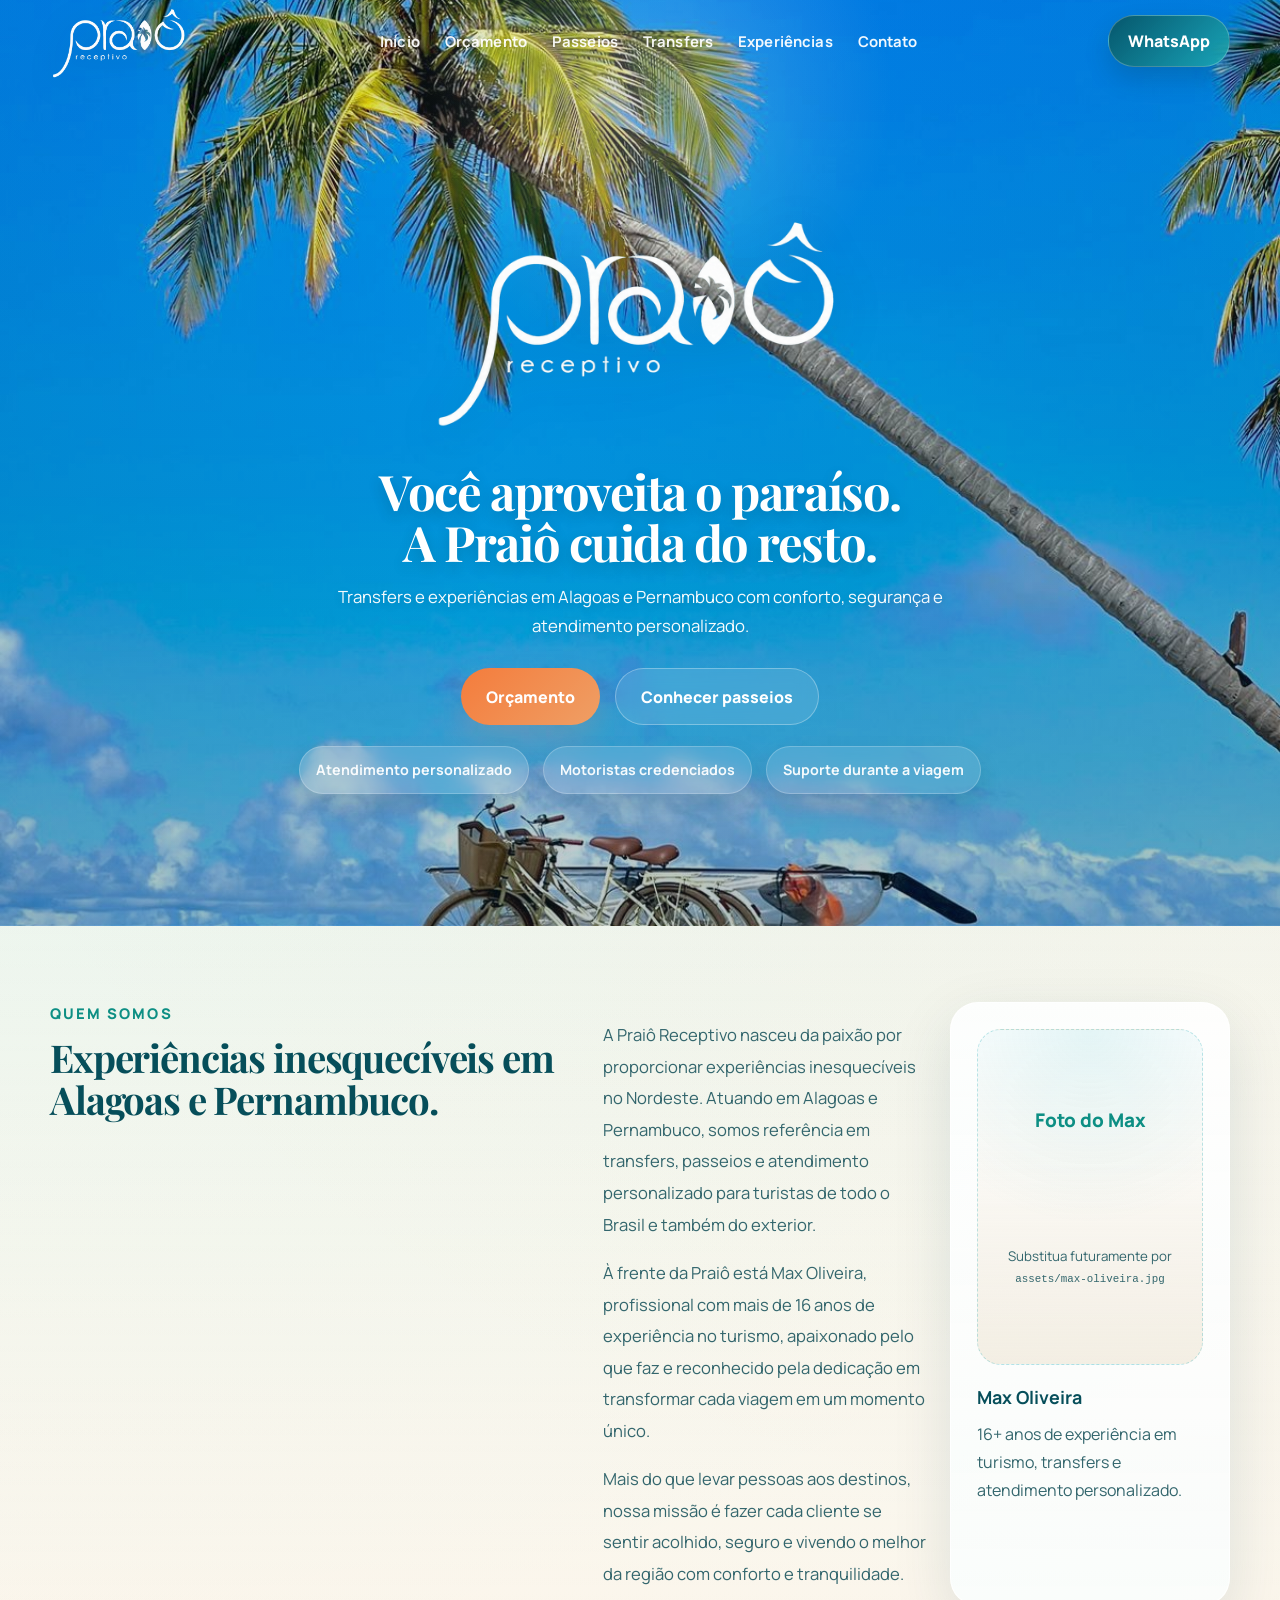
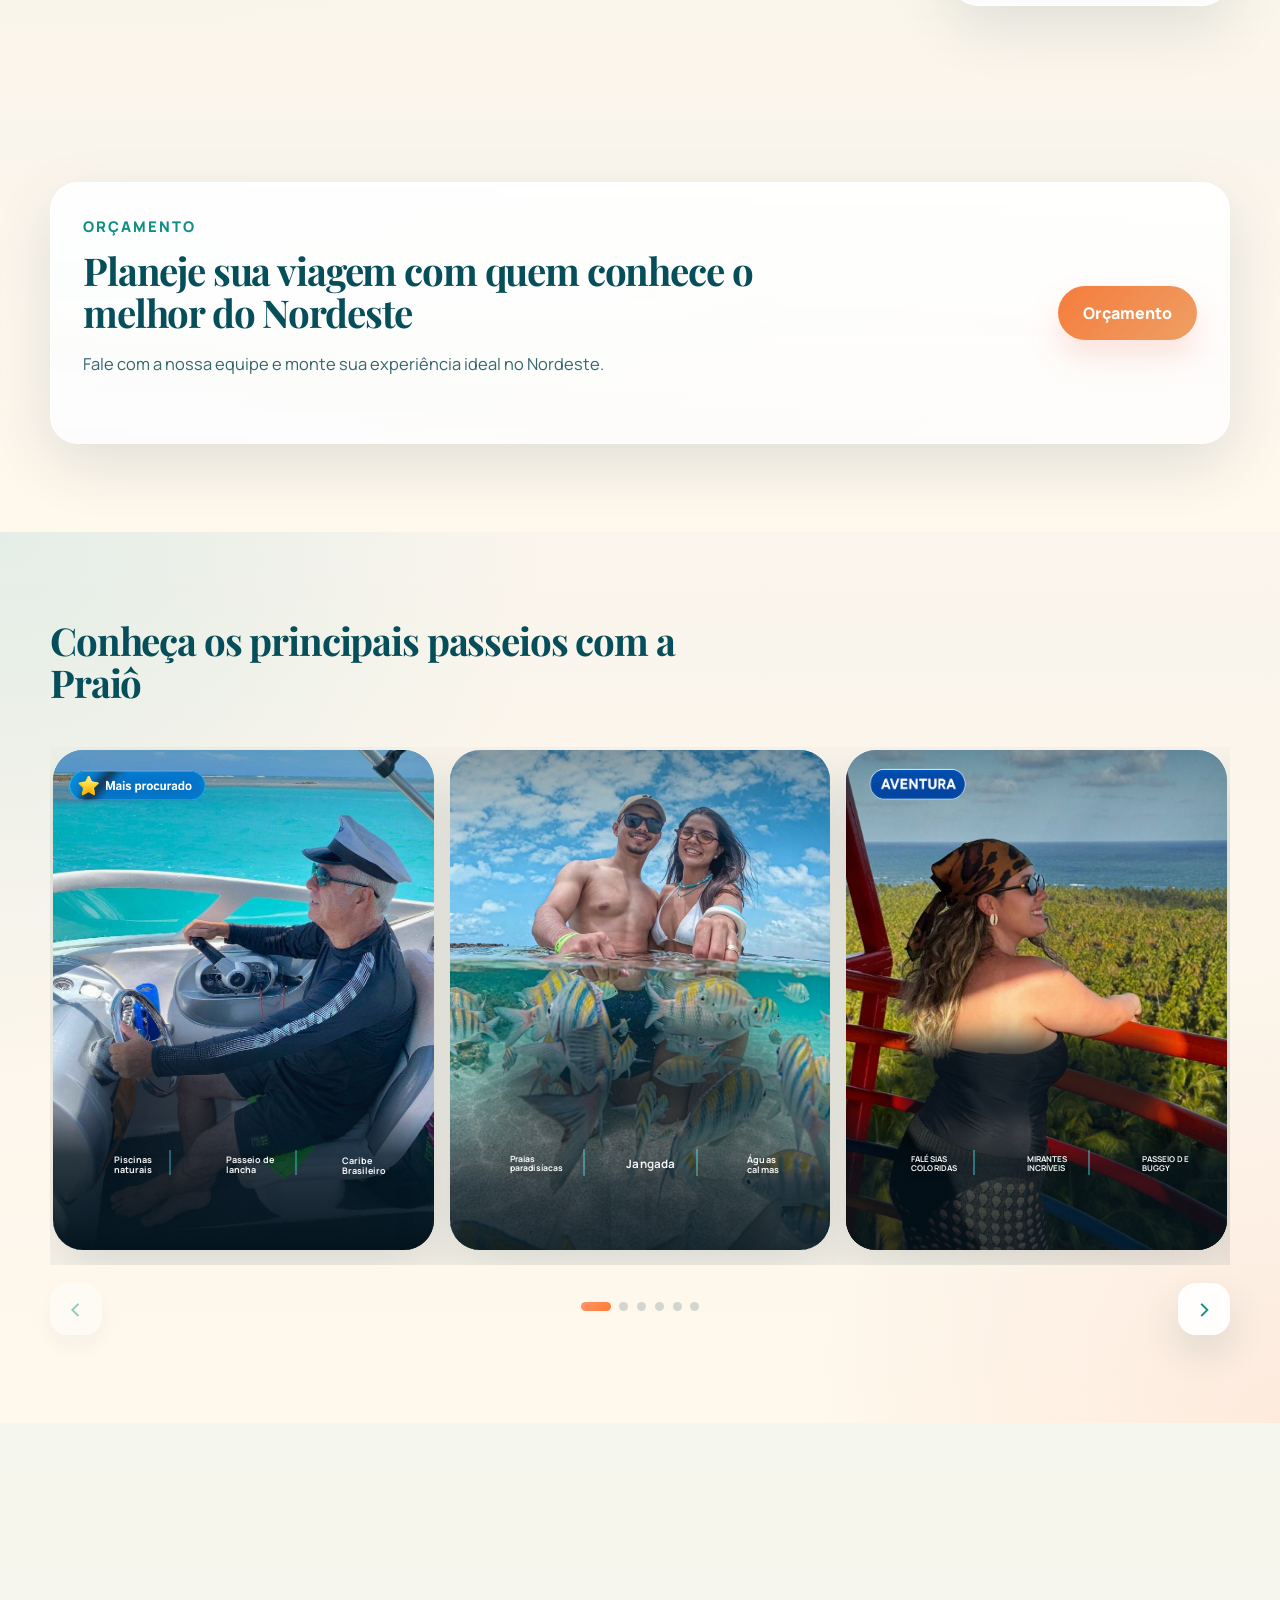
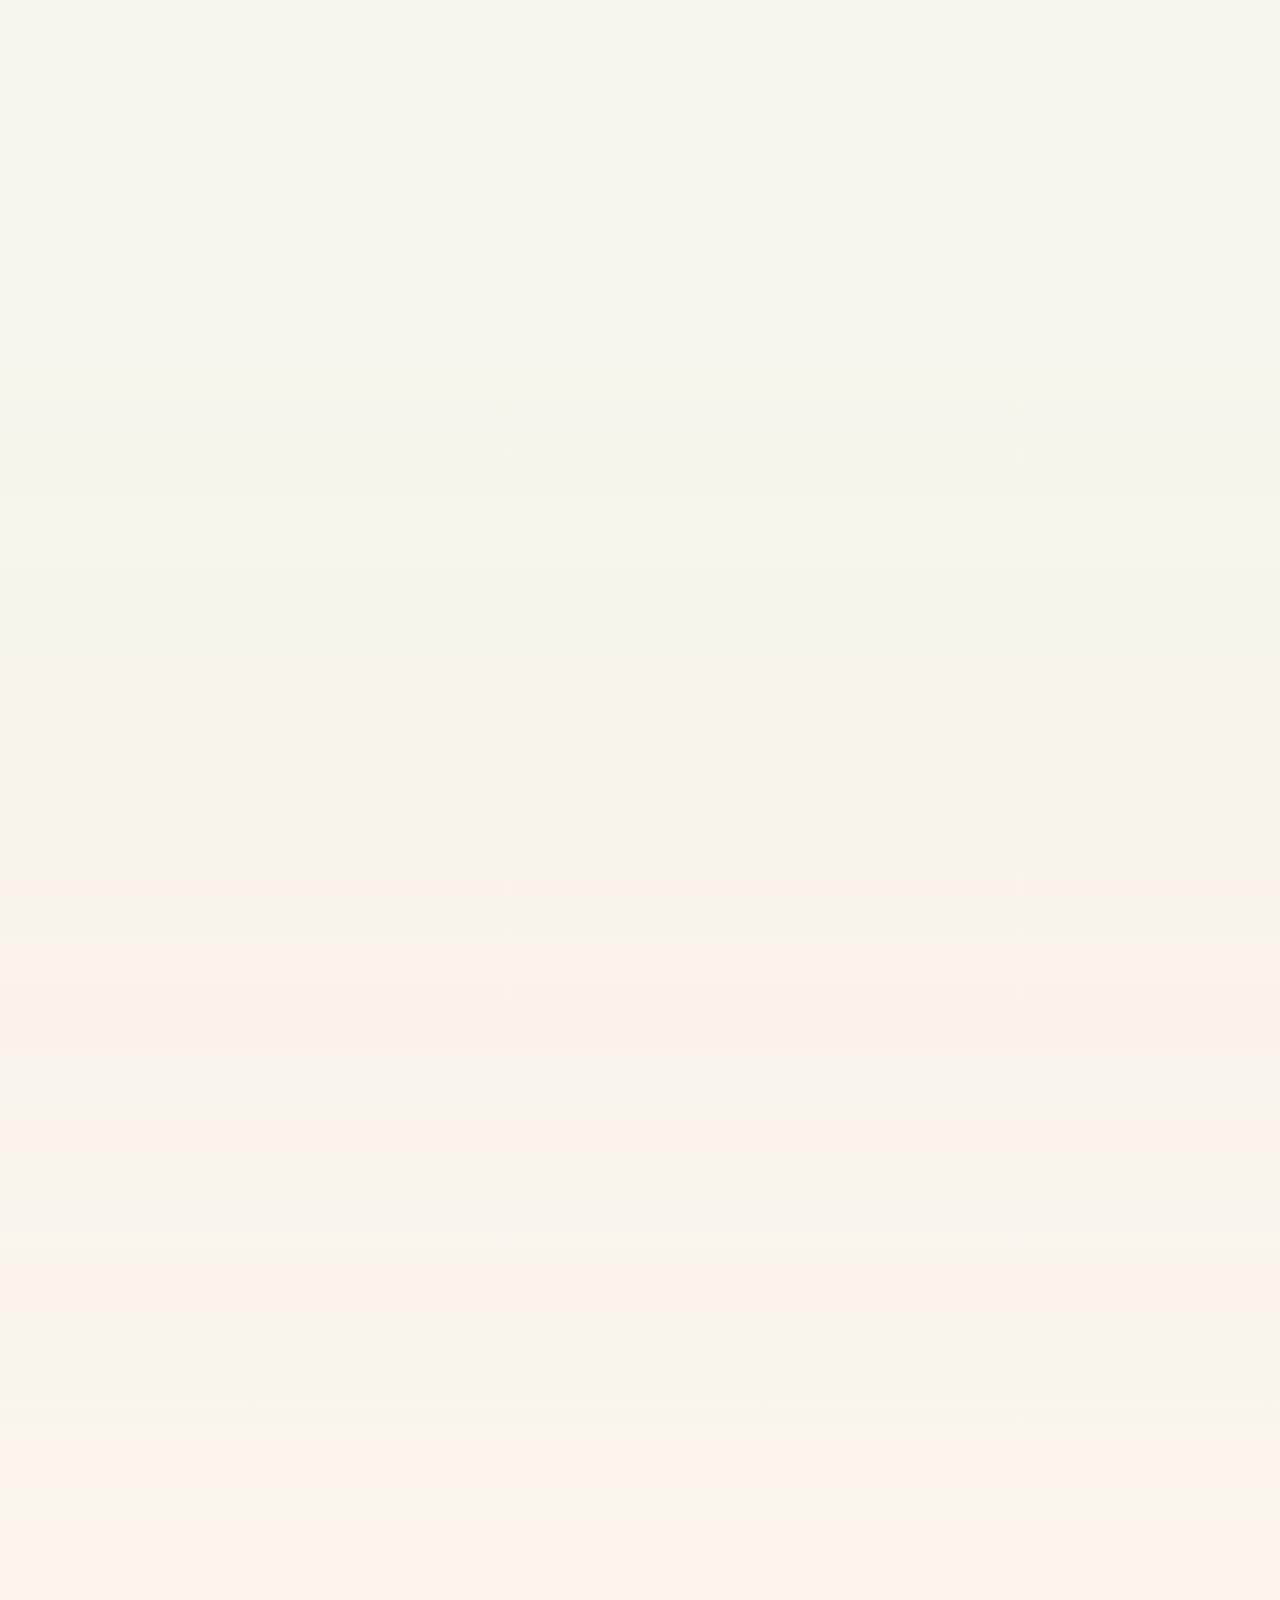
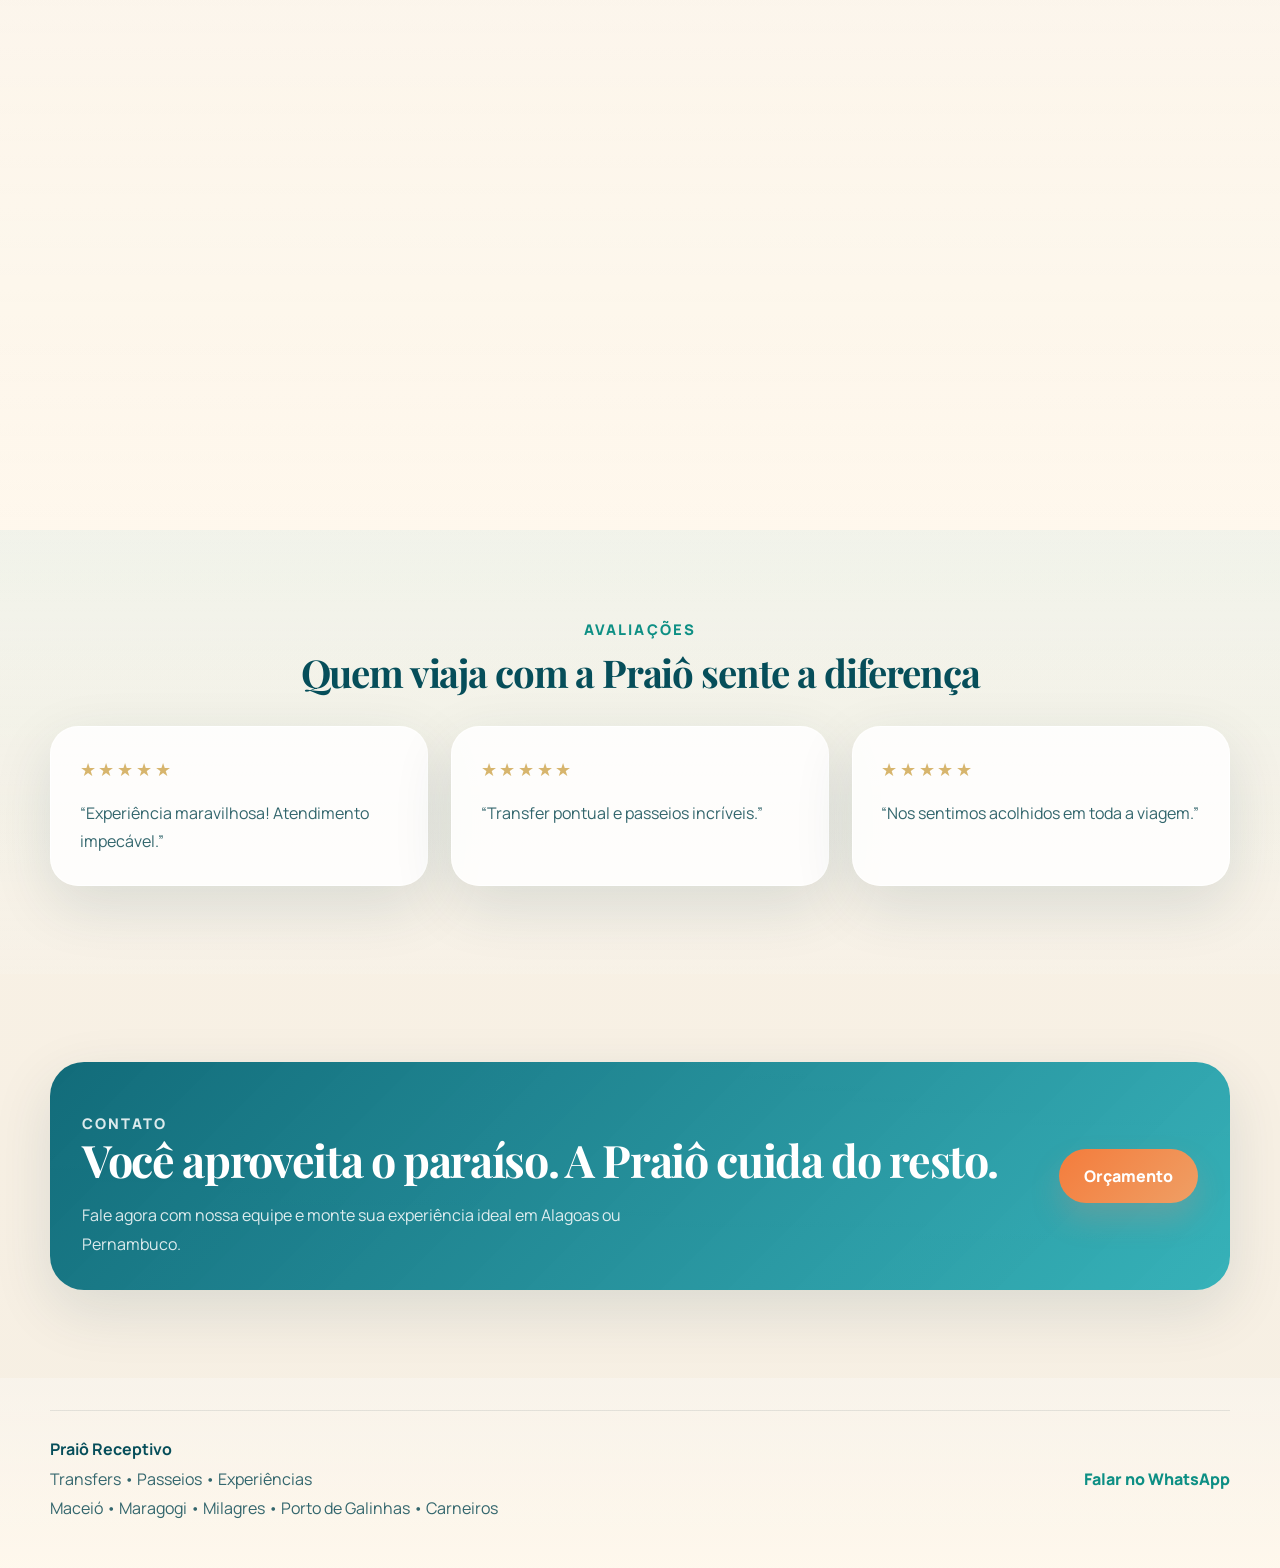
==== commit 39d9fb60: "content: atualizar beneficios do card Ipioca" ====
--- a/index.html
+++ b/index.html
@@ -332,19 +332,19 @@
                     </span>
 
                     <span class="ipioca-home-card__highlight-icon ipioca-home-card__highlight-icon--wave" aria-hidden="true">
+                      <img src="./assets/passeios/ipioca-ui/mar.PNG" alt="" loading="lazy">
+                    </span>
+                    <span class="ipioca-home-card__highlight-text ipioca-home-card__highlight-text--wave">Mar tranquilo</span>
+
+                    <span class="ipioca-home-card__highlight-icon ipioca-home-card__highlight-icon--boat" aria-hidden="true">
                       <img src="./assets/passeios/ipioca-ui/beach.PNG" alt="" loading="lazy">
                     </span>
-                    <span class="ipioca-home-card__highlight-text ipioca-home-card__highlight-text--wave">ESTRUTURA</span>
-
-                    <span class="ipioca-home-card__highlight-icon ipioca-home-card__highlight-icon--boat" aria-hidden="true">
-                      <img src="./assets/passeios/ipioca-ui/mar.PNG" alt="" loading="lazy">
-                    </span>
-                    <span class="ipioca-home-card__highlight-text ipioca-home-card__highlight-text--boat">CONFORTO</span>
+                    <span class="ipioca-home-card__highlight-text ipioca-home-card__highlight-text--boat">Beach club</span>
 
                     <span class="ipioca-home-card__highlight-icon ipioca-home-card__highlight-icon--palm" aria-hidden="true">
                       <img src="./assets/passeios/ipioca-ui/coqueiro.PNG" alt="" loading="lazy">
                     </span>
-                    <span class="ipioca-home-card__highlight-text ipioca-home-card__highlight-text--palm">DIVERSÃO</span>
+                    <span class="ipioca-home-card__highlight-text ipioca-home-card__highlight-text--palm">Dia em família</span>
 
                     <span class="ipioca-home-card__highlight-separator ipioca-home-card__highlight-separator--one" aria-hidden="true"></span>
                     <span class="ipioca-home-card__highlight-separator ipioca-home-card__highlight-separator--two" aria-hidden="true"></span>
